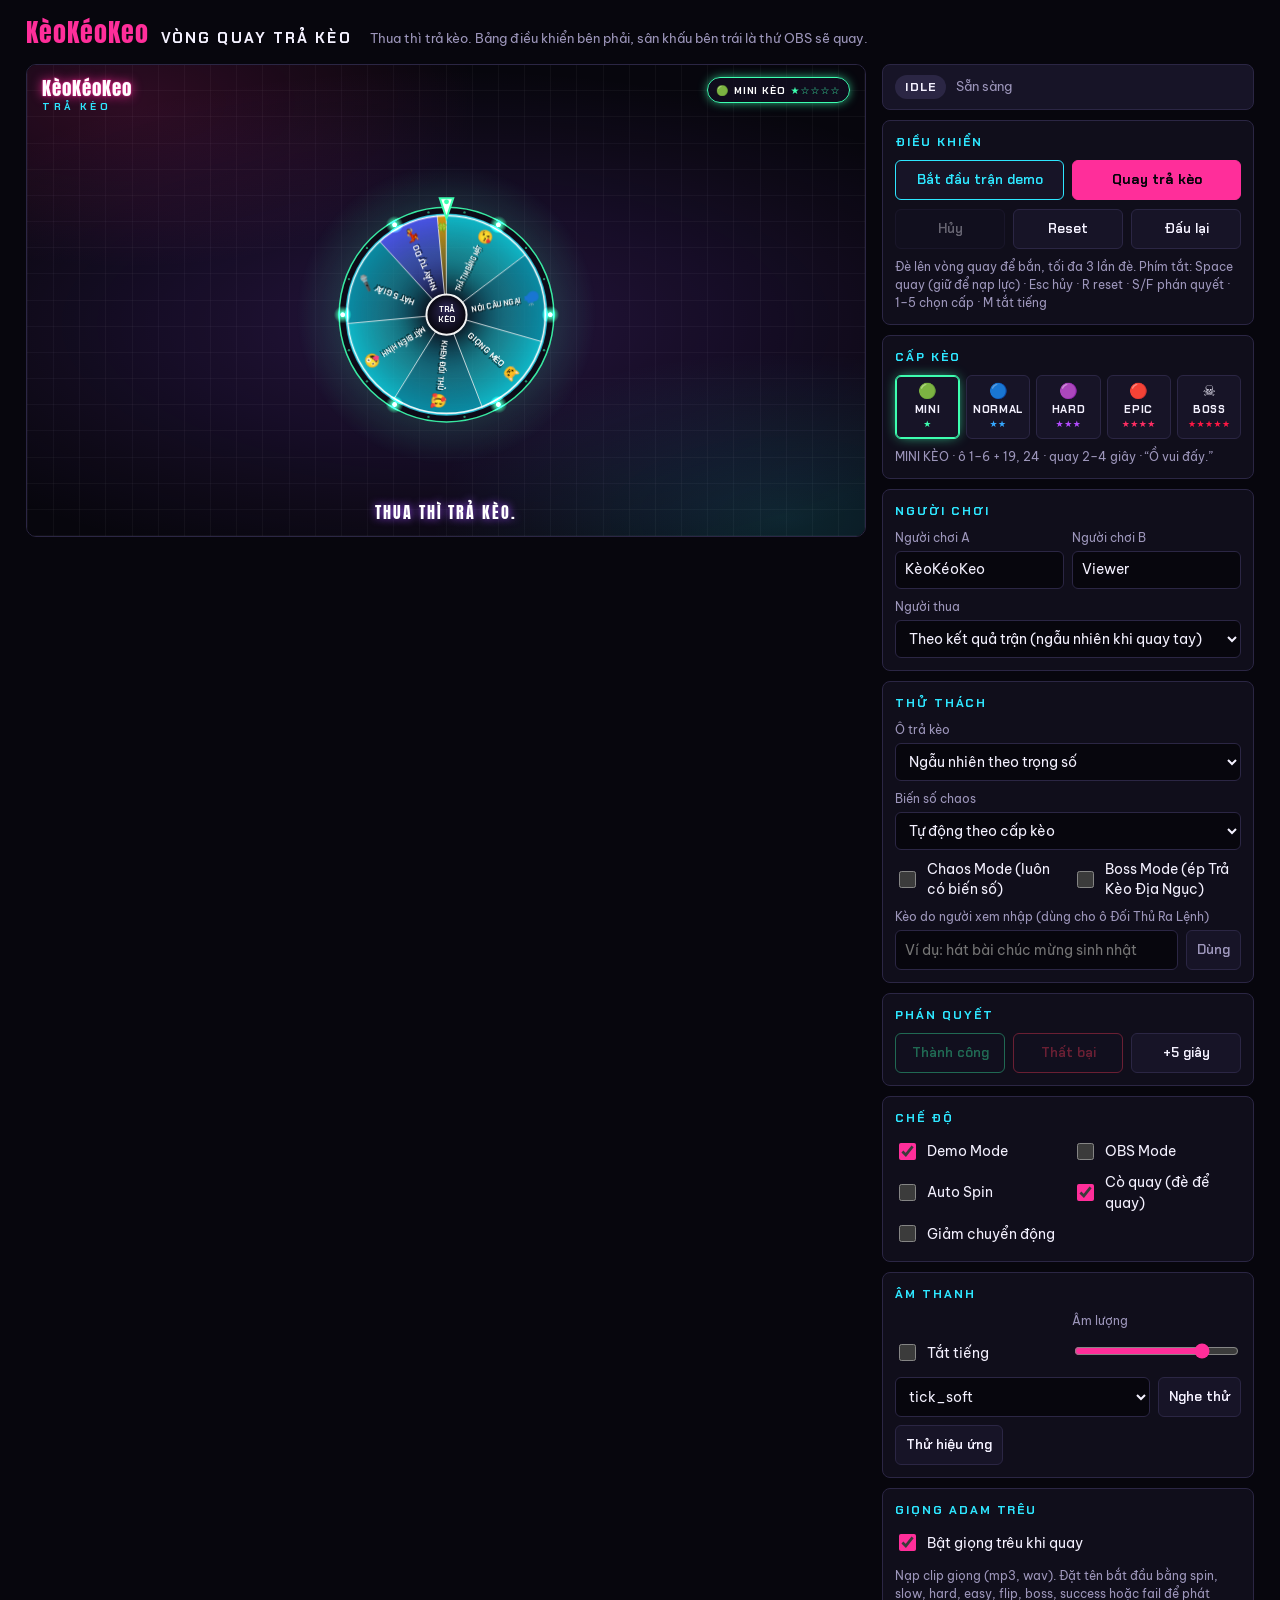
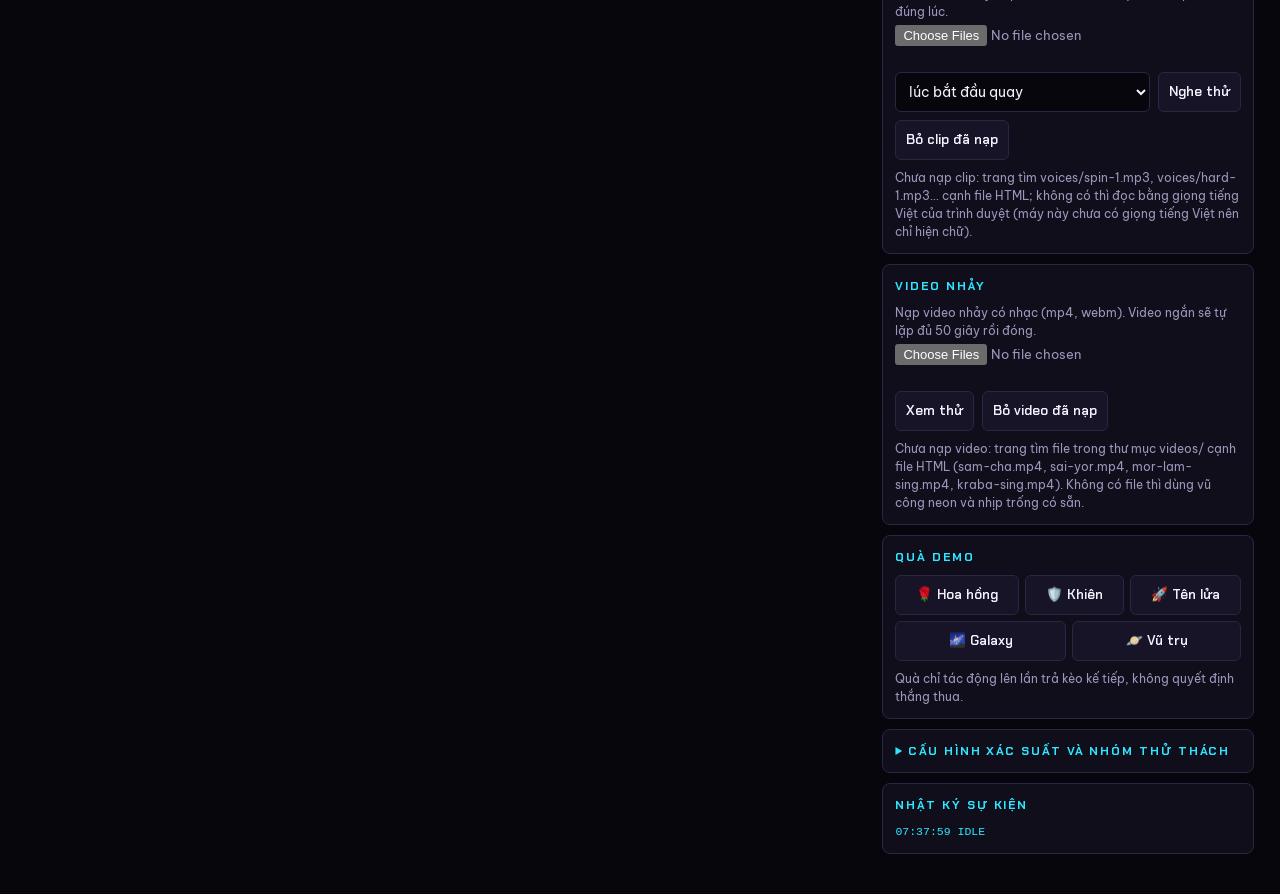
==== keokeokeo/index.html @ 66859fb4 "Add KèoKéoKeo penalty wheel at /keokeokeo/ Static, self-contained build of the Vòng Quay Trả Kèo gam" ====
<!doctype html>
<html lang="vi"><head><meta charset="utf-8"><meta name="viewport" content="width=device-width,initial-scale=1,viewport-fit=cover">
<style>*,*::before,*::after{box-sizing:border-box}body{margin:0}[hidden]{display:none!important}img{max-width:100%}</style>
<title>Vòng Quay Trả Kèo</title>
<link rel="stylesheet" href="https://fonts.googleapis.com/css2?family=Anton&family=Be+Vietnam+Pro:wght@400;500;600;700&family=Chakra+Petch:wght@500;600;700&display=swap">
<style>
/* Layout: a 16:9 broadcast stage beside a dense control desk; the stage is the only loud thing on the page. */
:root {
  color-scheme: dark;
  --bg: #07060d; --panel: #100e1b; --panel-2: #171427; --line: #2b2644; --fg: #f4f1ff; --mute: #9d96bb;
  --pink: #ff2e9a; --purple: #9b4dff; --cyan: #2ee6ff; --ok: #3dffb0; --bad: #ff3d5e; --warn: #ffc24a;
  --ink: #05040a; --glass: rgba(18, 15, 34, .78); --glass-line: rgba(255, 255, 255, .16); --white: #ffffff;
  --display: "Anton", "Chakra Petch", "Arial Narrow", Impact, sans-serif;
  --ui: "Chakra Petch", "Be Vietnam Pro", system-ui, sans-serif;
  --body: "Be Vietnam Pro", system-ui, -apple-system, "Segoe UI", sans-serif;
}
*, *::before, *::after { box-sizing: border-box; }
html, body { background: var(--bg); }
body { color: var(--fg); font-family: var(--body); font-size: 14px; line-height: 1.5; }
html.obs, body.obs { background: transparent; height: 100%; overflow: hidden; }
button, input, select { font: inherit; color: inherit; }
:focus-visible { outline: 2px solid var(--cyan); outline-offset: 2px; }

.app { max-width: 1760px; margin-inline: auto; padding-inline: clamp(16px, 2vw, 28px); padding-block: 16px 40px; display: flex; flex-direction: column; gap: 14px; }
.top { display: flex; flex-wrap: wrap; align-items: baseline; gap: 6px 18px; }
.top-brand { display: flex; align-items: baseline; gap: 12px; }
.logo { font-family: var(--display); font-size: 26px; letter-spacing: .04em; line-height: 1.3; color: var(--pink); }
.mod { font-family: var(--ui); font-weight: 700; font-size: 15px; letter-spacing: .14em; text-transform: uppercase; color: var(--fg); }
.top-tag { margin: 0; color: var(--mute); font-size: 13px; min-width: 0; }

.layout { display: grid; grid-template-columns: minmax(0, 1fr); gap: 16px; align-items: start; }
@media (min-width: 1180px) { .layout { grid-template-columns: minmax(0, 1fr) 372px; } .stage-wrap { position: sticky; top: calc(env(safe-area-inset-top, 0px) + 12px); } }

/* ---------- stage ---------- */
.stage { --u: 8px; --ta: #3dffb0; --tb: #2ee6ff; --tc: #ffffff; position: relative; width: 100%; max-width: 100%; aspect-ratio: 16 / 9; overflow: hidden; border-radius: 10px;
  border: 1px solid var(--line); background: var(--ink); isolation: isolate; font-family: var(--ui); color: var(--white); user-select: none; }
@media (max-width: 720px) { .stage { aspect-ratio: 4 / 5; } }
body.obs .app { padding: 0; max-width: none; }
body.obs .top, body.obs .panel { display: none; }
body.obs .layout { display: block; }
body.obs .stage-wrap { position: static; }
body.obs .stage { position: fixed; inset: 0; width: 100vw; height: 100vh; aspect-ratio: auto; border: 0; border-radius: 0; background: transparent; }
body.obs .bg { display: none; }
body.obs .stage[data-state="IDLE"] > *:not(.obs-hint) { opacity: 0; }
body.obs .trigger-hit { display: none !important; }
.stage > * { transition: opacity .35s ease; }

.bg { position: absolute; inset: 0; z-index: 0;
  background:
    radial-gradient(120% 90% at 50% 55%, rgba(155, 77, 255, .20), transparent 60%),
    radial-gradient(60% 50% at 12% 8%, rgba(255, 46, 154, .16), transparent 70%),
    radial-gradient(60% 50% at 90% 96%, rgba(46, 230, 255, .14), transparent 70%),
    repeating-linear-gradient(0deg, rgba(255, 255, 255, .035) 0 1px, transparent 1px calc(var(--u) * 5)),
    repeating-linear-gradient(90deg, rgba(255, 255, 255, .035) 0 1px, transparent 1px calc(var(--u) * 5)),
    #07060d; }
.stage[data-tier="4"] .bg, .stage[data-tier="5"] .bg { filter: saturate(1.2); }
.stage[data-tier="5"]:not([data-state="IDLE"]) .bg { background:
    radial-gradient(90% 80% at 50% 50%, rgba(255, 23, 68, .38), transparent 62%),
    repeating-linear-gradient(0deg, rgba(255, 43, 214, .07) 0 2px, transparent 2px calc(var(--u) * 3)),
    #0a0206; }
.shaker { position: absolute; inset: 0; z-index: 1; will-change: transform; }
#cv { display: block; width: 100%; height: 100%; }
.dim { position: absolute; inset: 0; z-index: 2; opacity: 0; pointer-events: none; transition: opacity .5s ease;
  background: radial-gradient(75% 75% at 50% 52%, rgba(3, 2, 8, .15), rgba(3, 2, 8, .92) 100%); }
/* the wheel stays readable through the dim: the canvas sits under it but the dim is a vignette, darkest at the edges */
.stage[data-state="REVEAL"] .dim, .stage[data-state="CHALLENGE_ACTIVE"] .dim { background: rgba(3, 2, 8, .74); }

.hud { position: absolute; z-index: 5; inset: 0 0 auto 0; display: flex; justify-content: space-between; align-items: flex-start; gap: calc(var(--u) * 2); padding: calc(var(--u) * 2.4) calc(var(--u) * 3); pointer-events: none; }
.brand { display: flex; flex-direction: column; line-height: 1.25; }
.brand b { font-family: var(--display); font-weight: 400; font-size: max(15px, calc(var(--u) * 3.6)); letter-spacing: .05em; color: var(--white); text-shadow: 0 0 calc(var(--u) * 2) var(--pink), 0 0 2px var(--pink); }
.brand span { font-weight: 700; font-size: max(10px, calc(var(--u) * 1.7)); letter-spacing: .34em; color: var(--cyan); }
.tierbadge { display: flex; align-items: center; gap: calc(var(--u) * 1); padding: calc(var(--u) * .8) calc(var(--u) * 1.6); border: 1px solid var(--ta); border-radius: 999px; background: var(--glass);
  font-weight: 700; font-size: max(10px, calc(var(--u) * 1.9)); letter-spacing: .08em; box-shadow: 0 0 calc(var(--u) * 2) -2px var(--ta); white-space: nowrap; }
.ts { color: var(--ta); letter-spacing: .1em; }
.portrait .tierbadge .ts { display: none; }

.tagline { position: absolute; z-index: 5; left: 50%; bottom: calc(var(--u) * 2.4); transform: translateX(-50%); font-family: var(--display); font-size: max(13px, calc(var(--u) * 3)); letter-spacing: .12em; line-height: 1.3; white-space: nowrap;
  color: var(--white); text-shadow: 0 0 calc(var(--u) * 1.6) var(--purple); }
.stage:not([data-state="IDLE"]) .tagline, .versus:not([hidden]) ~ .tagline { opacity: 0; }

.battle { position: absolute; z-index: 6; left: 50%; top: 50%; transform: translate(-50%, -50%); width: min(86%, calc(var(--u) * 70)); padding: calc(var(--u) * 2.4); border-radius: calc(var(--u) * 1.6);
  background: var(--glass); border: 1px solid var(--glass-line); display: flex; flex-direction: column; gap: calc(var(--u) * 1.4); backdrop-filter: blur(8px); }
.bt-title { font-family: var(--display); font-size: max(16px, calc(var(--u) * 4)); letter-spacing: .1em; line-height: 1.3; text-align: center; color: var(--cyan); }
.bt-row { display: grid; grid-template-columns: minmax(0, 28%) minmax(0, 1fr) auto; align-items: center; gap: calc(var(--u) * 1.4); font-weight: 700; font-size: max(12px, calc(var(--u) * 2.2)); }
.bt-name { overflow: hidden; text-overflow: ellipsis; white-space: nowrap; }
.bt-bar { height: calc(var(--u) * 2.2); min-height: 10px; border-radius: 99px; background: rgba(255, 255, 255, .1); overflow: hidden; }
.bt-bar i { display: block; height: 100%; width: 100%; transform-origin: left; transform: scaleX(0); transition: transform .18s linear; background: linear-gradient(90deg, var(--pink), var(--purple)); }
.bt-bar.b i { background: linear-gradient(90deg, var(--cyan), var(--purple)); }
.bt-score { font-variant-numeric: tabular-nums; min-width: 4ch; text-align: right; }

.versus { position: absolute; z-index: 6; left: 50%; bottom: calc(var(--u) * 2.2); transform: translateX(-50%); display: flex; align-items: stretch; gap: calc(var(--u) * 1.2); max-width: 94%; pointer-events: none; }
.pl { display: flex; flex-direction: column; min-width: 0; padding: calc(var(--u) * .8) calc(var(--u) * 2); border-radius: calc(var(--u) * 1); background: var(--glass); border: 1px solid var(--glass-line); line-height: 1.3; }
.pl small { font-size: max(9px, calc(var(--u) * 1.4)); letter-spacing: .24em; font-weight: 700; }
.pl b { font-size: max(12px, calc(var(--u) * 2.5)); font-weight: 700; overflow: hidden; text-overflow: ellipsis; white-space: nowrap; max-width: calc(var(--u) * 34); }
.pl.win { border-color: var(--ok); } .pl.win small { color: var(--ok); }
.pl.lose { border-color: var(--bad); } .pl.lose small { color: var(--bad); }
.vs { align-self: center; font-family: var(--display); font-size: max(12px, calc(var(--u) * 2.6)); color: var(--mute); }
.stage[data-state="PREPARE"] .versus { bottom: auto; top: 16%; }
.stage[data-state="PREPARE"] .pl { padding: calc(var(--u) * 1.4) calc(var(--u) * 3); }
.stage[data-state="PREPARE"] .pl b { font-size: max(16px, calc(var(--u) * 4.4)); }
.stage[data-state="PREPARE"] .pl small { font-size: max(10px, calc(var(--u) * 1.9)); }
.stage[data-tier="5"][data-state="SPINNING"] .versus, .stage[data-tier="5"][data-state="SLOWING"] .versus, .stage[data-tier="5"][data-state="LANDING"] .versus, .stage[data-tier="5"][data-state="COUNTDOWN"] .versus,
.stage[data-state="REVEAL"] .versus, .stage[data-state="CHALLENGE_ACTIVE"] .versus, .stage[data-state="BATTLE"] .versus { opacity: 0; }

.banner { position: absolute; z-index: 8; left: 50%; top: 50%; transform: translate(-50%, -50%); width: 96%; text-align: center; pointer-events: none; }
.b1 { font-family: var(--display); line-height: 1.28; letter-spacing: .03em; color: var(--white); text-wrap: balance;
  text-shadow: 0 0 calc(var(--u) * 3) var(--ta), 0 calc(var(--u) * .5) 0 rgba(0, 0, 0, .55), calc(var(--u) * -.35) 0 0 var(--cyan), calc(var(--u) * .35) 0 0 var(--pink); }
.b2 { margin-top: calc(var(--u) * .6); font-weight: 700; font-size: max(12px, calc(var(--u) * 3)); letter-spacing: .08em; color: var(--white); text-shadow: 0 2px 8px #000, 0 0 calc(var(--u) * 2) var(--ta); }
.banner.xl .b1 { font-size: calc(var(--u) * 17); }
.banner.lg .b1 { font-size: calc(var(--u) * 9); }
.banner.sm .b1 { font-size: calc(var(--u) * 9); }
.banner.count .b1 { font-size: calc(var(--u) * 30); line-height: 1.1; }
.banner.boss .b1 { font-size: calc(var(--u) * 12.5); color: #fff2f4; text-shadow: 0 0 calc(var(--u) * 4) #ff1744, 0 0 calc(var(--u) * 1) #ff1744, calc(var(--u) * -.5) 0 0 #ff2bd6, calc(var(--u) * .5) 0 0 #ffd23d; }
.portrait .banner.xl .b1 { font-size: calc(var(--u) * 15); } .portrait .banner.boss .b1 { font-size: calc(var(--u) * 10.5); }

.card { position: absolute; z-index: 7; inset: 0; display: flex; align-items: center; justify-content: center; padding: calc(var(--u) * 3); pointer-events: none; }
.card-in { position: relative; width: min(100%, calc(var(--u) * 66)); max-height: 100%; display: flex; flex-direction: column; gap: calc(var(--u) * 1.2); padding: calc(var(--u) * 2.6) calc(var(--u) * 3);
  border-radius: calc(var(--u) * 2); background: linear-gradient(160deg, rgba(40, 30, 78, .92), rgba(12, 9, 26, .94)); border: 1.5px solid var(--ta);
  box-shadow: 0 0 calc(var(--u) * 5) -4px var(--ta), 0 calc(var(--u) * 3) calc(var(--u) * 6) rgba(0, 0, 0, .6), inset 0 1px 0 rgba(255, 255, 255, .22); backdrop-filter: blur(10px); font-family: var(--body); }
.card[data-cls="lucky"] .card-in { border-color: #f5b921; background: linear-gradient(160deg, rgba(74, 56, 8, .95), rgba(16, 12, 3, .96)); }
.card[data-cls="boss"] .card-in { border-color: #ff1744; background: linear-gradient(160deg, rgba(74, 8, 24, .95), rgba(14, 3, 8, .96)); }
.c-top { display: flex; flex-wrap: wrap; justify-content: space-between; gap: calc(var(--u) * 1); font-family: var(--ui); font-weight: 700; font-size: max(10px, calc(var(--u) * 1.6)); letter-spacing: .1em; }
.c-tier { color: var(--ta); }
.c-mod { padding: 1px calc(var(--u) * 1.2); border-radius: 99px; background: var(--warn); color: var(--ink); }
.c-head { display: flex; align-items: center; gap: calc(var(--u) * 2); min-width: 0; }
.c-icon { font-size: calc(var(--u) * 9); line-height: 1.1; flex: none; filter: drop-shadow(0 0 calc(var(--u) * 1.5) var(--ta)); }
.c-title { min-width: 0; }
.c-name { margin: 0; font-family: var(--display); font-weight: 400; font-size: max(20px, calc(var(--u) * 6.4)); line-height: 1.28; letter-spacing: .03em; text-wrap: balance; overflow-wrap: anywhere; }
.c-stars { color: var(--warn); font-size: max(11px, calc(var(--u) * 2.2)); letter-spacing: .16em; }
.c-desc, .c-prompt, .c-note { margin: 0; overflow-wrap: anywhere; }
.c-desc { font-size: max(12px, calc(var(--u) * 2.3)); color: #e2dcff; }
.c-prompt { font-size: max(13px, calc(var(--u) * 2.8)); font-weight: 600; padding: calc(var(--u) * 1) calc(var(--u) * 1.6); border-left: 3px solid var(--ta); background: rgba(255, 255, 255, .07); border-radius: 4px; }
.c-subs { margin: 0; padding-left: 1.5em; display: flex; flex-direction: column; gap: 2px; font-size: max(12px, calc(var(--u) * 2.2)); font-weight: 500; }
.c-opts { display: flex; flex-wrap: wrap; gap: calc(var(--u) * 1); font-family: var(--ui); font-weight: 700; font-size: max(11px, calc(var(--u) * 2)); }
.c-opt { padding: calc(var(--u) * .7) calc(var(--u) * 1.4); border: 1px solid var(--glass-line); border-radius: 6px; background: rgba(255, 255, 255, .06); }
.c-note { font-size: max(11px, calc(var(--u) * 1.9)); color: var(--warn); }
.c-foot { display: flex; align-items: center; justify-content: space-between; gap: calc(var(--u) * 2); border-top: 1px solid var(--glass-line); padding-top: calc(var(--u) * 1.2); }
.c-who { display: flex; flex-wrap: wrap; align-items: baseline; gap: 0 .5em; min-width: 0; font-size: max(11px, calc(var(--u) * 2)); }
.c-who b { font-family: var(--ui); overflow-wrap: anywhere; } .c-who b:first-child { color: var(--bad); } .c-who b:last-child { color: var(--ok); } .c-who span { color: var(--mute); }
.c-timer { display: flex; align-items: baseline; gap: .35em; flex: none; font-family: var(--display); }
.c-timer b { font-weight: 400; font-size: max(26px, calc(var(--u) * 8.5)); line-height: 1; font-variant-numeric: tabular-nums; min-width: 1.6ch; text-align: right; }
.c-timer small { font-family: var(--ui); font-weight: 700; font-size: max(9px, calc(var(--u) * 1.5)); letter-spacing: .2em; color: var(--mute); }
.c-cta { text-align: center; font-family: var(--display); font-size: max(15px, calc(var(--u) * 3.6)); letter-spacing: .1em; line-height: 1.3; padding: calc(var(--u) * .6); border-radius: calc(var(--u) * .9); color: var(--ink);
  background: linear-gradient(90deg, var(--pink), var(--warn)); }
.card.live .c-cta { animation: cta 0.9s ease-in-out infinite; }
.card.urgent .c-timer b { color: var(--bad); text-shadow: 0 0 calc(var(--u) * 2) var(--bad); }
.card.troll .card-in { animation: wob 1.4s ease-in-out infinite; }
@keyframes cta { 50% { filter: brightness(1.35); transform: scale(1.02); } }
@keyframes wob { 0%, 100% { transform: rotate(-1.4deg); } 50% { transform: rotate(1.4deg) scale(1.01); } }

.taunt { position: absolute; z-index: 9; left: 50%; top: 13%; transform: translateX(-50%); max-width: 88%; display: flex; align-items: baseline; gap: calc(var(--u) * 1.2); padding: calc(var(--u) * .9) calc(var(--u) * 2);
  border-radius: calc(var(--u) * 1.2); background: var(--glass); border: 1.5px solid var(--warn); box-shadow: 0 0 calc(var(--u) * 3) -4px var(--warn); pointer-events: none; }
.taunt b { font-family: var(--ui); font-size: max(9px, calc(var(--u) * 1.5)); letter-spacing: .2em; color: var(--warn); flex: none; }
.taunt span { font-family: var(--body); font-weight: 700; font-size: max(12px, calc(var(--u) * 2.6)); line-height: 1.35; color: var(--white); min-width: 0; overflow-wrap: anywhere; }
.stage[data-state="PREPARE"] .taunt { top: 4%; }
.dance { position: absolute; z-index: 7; left: calc(var(--u) * 3); top: 15%; bottom: 7%; width: 55%; pointer-events: none; }
.portrait .dance { left: calc(var(--u) * 3); right: calc(var(--u) * 3); width: auto; top: 13%; bottom: auto; height: 42%; }
.dance-box { position: relative; width: 100%; height: 100%; overflow: hidden; border-radius: calc(var(--u) * 1.6); border: 1.5px solid var(--ta); background: #05040a; box-shadow: 0 0 calc(var(--u) * 5) -4px var(--ta); }
.dance-box video, .dance-box canvas { position: absolute; inset: 0; width: 100%; height: 100%; object-fit: contain; display: block; }
.dance-cap { position: absolute; left: 0; right: 0; bottom: 0; display: flex; justify-content: space-between; align-items: baseline; gap: calc(var(--u) * 1.5); padding: calc(var(--u) * 1) calc(var(--u) * 1.6);
  background: linear-gradient(0deg, rgba(5, 4, 10, .9), rgba(5, 4, 10, 0)); font-family: var(--ui); font-weight: 700; font-size: max(11px, calc(var(--u) * 2.1)); letter-spacing: .06em; }
.dance-cap b { color: var(--ta); } .dance-cap span { color: var(--white); text-align: right; min-width: 0; }
.stage.dancing .card { left: 58%; padding-left: calc(var(--u) * 1); }
.stage.dancing.portrait .card { left: 0; top: 55%; padding: calc(var(--u) * 2) calc(var(--u) * 3); align-items: flex-start; }
.stage.dancing .c-top, .stage.dancing .c-desc, .stage.dancing .c-note, .stage.dancing .c-cta { display: none; }
.stage.dancing .c-icon { font-size: calc(var(--u) * 5.5); } .stage.dancing .c-name { font-size: max(17px, calc(var(--u) * 4.4)); }
.stage.dancing .c-foot { flex-wrap: wrap; }
.trigger-hit { position: absolute; z-index: 6; left: 50%; top: 53%; width: 40%; aspect-ratio: 1; transform: translate(-50%, -50%); border-radius: 50%; border: 0; padding: 0; background: transparent; cursor: pointer;
  touch-action: none; -webkit-touch-callout: none; -webkit-tap-highlight-color: transparent; display: none; }
.stage.trigger-on[data-state="IDLE"] .trigger-hit, .stage[data-state="ARMED"] .trigger-hit { display: block; }
.stage[data-state="ARMED"] .trigger-hit { inset: 0; width: auto; aspect-ratio: auto; transform: none; border-radius: 0; }
.trigger-hit:focus-visible { outline-offset: -6px; }
.stage[data-state="ARMED"] .banner { top: 82%; }
.stage[data-state="ARMED"] .banner .b1 { font-size: calc(var(--u) * 6.5); }
.verdict { position: absolute; z-index: 9; left: 50%; top: 50%; transform: translate(-50%, -50%) rotate(-7deg); font-family: var(--display); font-size: calc(var(--u) * 13); line-height: 1.3; letter-spacing: .04em; white-space: nowrap;
  padding: 0 calc(var(--u) * 3); border: calc(var(--u) * .7) solid currentColor; border-radius: calc(var(--u) * 1.6); background: rgba(5, 4, 10, .72); pointer-events: none; }
.portrait .verdict { font-size: calc(var(--u) * 9.5); }
.verdict.success { color: var(--ok); } .verdict.fail { color: var(--bad); } .verdict.timeout { color: var(--warn); } .verdict.cancel { color: var(--mute); }
.flash { position: absolute; inset: 0; z-index: 10; background: var(--white); opacity: 0; pointer-events: none; transition: none; }
.obs-hint { position: absolute; z-index: 11; left: 50%; bottom: 14px; transform: translateX(-50%); padding: 6px 12px; border-radius: 6px; background: var(--glass); border: 1px solid var(--glass-line); font-size: 13px; }

/* ---------- control desk ---------- */
.panel { display: grid; grid-template-columns: repeat(auto-fit, minmax(min(100%, 300px), 1fr)); gap: 10px; align-content: start; min-width: 0; }
@media (min-width: 1180px) { .panel { grid-template-columns: minmax(0, 1fr); } }
.p-status { grid-column: 1 / -1; display: flex; align-items: center; gap: 10px; min-width: 0; padding: 10px 12px; border: 1px solid var(--line); border-radius: 8px; background: var(--panel-2); }
.pill { font-family: var(--ui); font-weight: 700; font-size: 12px; letter-spacing: .1em; padding: 3px 10px; border-radius: 99px; background: var(--line); color: var(--fg); white-space: nowrap; }
.pill[data-s="SPINNING"], .pill[data-s="SLOWING"], .pill[data-s="COUNTDOWN"], .pill[data-s="CHARGING"], .pill[data-s="PREPARE"], .pill[data-s="LANDING"] { background: var(--pink); color: var(--ink); }
.pill[data-s="CHALLENGE_ACTIVE"], .pill[data-s="REVEAL"], .pill[data-s="ARMED"] { background: var(--warn); color: var(--ink); }
.pill[data-s="SUCCESS"] { background: var(--ok); color: var(--ink); } .pill[data-s="FAIL"] { background: var(--bad); color: var(--ink); }
.pill[data-s="BATTLE"] { background: var(--cyan); color: var(--ink); }
.p-info { color: var(--mute); font-size: 13px; min-width: 0; overflow-wrap: anywhere; }
.grp { min-width: 0; padding: 12px; border: 1px solid var(--line); border-radius: 8px; background: var(--panel); display: flex; flex-direction: column; gap: 9px; }
.grp h3, .cfg summary { margin: 0; font-family: var(--ui); font-weight: 700; font-size: 12px; letter-spacing: .16em; text-transform: uppercase; color: var(--cyan); }
.cfg summary { cursor: pointer; } .cfg[open] summary { margin-bottom: 4px; }
.row { display: grid; grid-template-columns: repeat(2, minmax(0, 1fr)); gap: 8px; align-items: end; }
.row.three { grid-template-columns: repeat(3, minmax(0, 1fr)); }
.inline { display: flex; gap: 8px; flex-wrap: wrap; } .inline > input, .inline > select { flex: 1 1 140px; min-width: 0; }
.btn { min-height: 40px; padding: 6px 10px; border-radius: 6px; border: 1px solid var(--line); background: var(--panel-2); font-family: var(--ui); font-weight: 600; font-size: 13.5px; cursor: pointer; transition: background .15s, border-color .15s, transform .08s; }
.btn:hover:not(:disabled) { border-color: var(--mute); background: #1f1b35; } .btn:active:not(:disabled) { transform: translateY(1px); }
.btn:disabled { opacity: .38; cursor: not-allowed; }
.btn.primary { border-color: var(--cyan); color: var(--cyan); }
.btn.hot { background: var(--pink); border-color: var(--pink); color: var(--ink); font-weight: 700; } .btn.hot:hover:not(:disabled) { background: #ff5bb0; border-color: #ff5bb0; }
.btn.ok { border-color: var(--ok); color: var(--ok); } .btn.bad { border-color: var(--bad); color: var(--bad); }
.btn.pulse { animation: pulse 1s ease-in-out infinite; }
@keyframes pulse { 50% { box-shadow: 0 0 0 5px rgba(255, 46, 154, .3); } }
.hint { margin: 0; font-size: 12px; color: var(--mute); }
.msg { margin: 0; font-size: 12.5px; color: var(--mute); } .msg.ok { color: var(--ok); } .msg.bad { color: var(--bad); }
.fld { display: flex; flex-direction: column; gap: 4px; min-width: 0; font-size: 12px; color: var(--mute); }
.fld input[type="file"] { width: 100%; min-height: 38px; font-size: 13px; color: var(--mute); }
.fld input[type="text"], .fld input[type="number"], select, .inline input { min-height: 38px; width: 100%; padding: 6px 9px; border-radius: 6px; border: 1px solid var(--line); background: var(--bg); color: var(--fg); font-size: 14px; }
.fld.vol input { accent-color: var(--pink); min-height: 30px; }
.checks { display: grid; grid-template-columns: repeat(auto-fit, minmax(140px, 1fr)); gap: 6px 10px; }
.chk { display: flex; align-items: center; gap: 8px; min-height: 30px; font-size: 13.5px; color: var(--fg); cursor: pointer; } .chk input { width: 17px; height: 17px; accent-color: var(--pink); flex: none; }
.tiers { display: grid; grid-template-columns: repeat(5, minmax(0, 1fr)); gap: 6px; }
.tier { --c: var(--cyan); display: flex; flex-direction: column; align-items: center; gap: 1px; min-height: 58px; padding: 6px 2px; border-radius: 6px; border: 1px solid var(--line); background: var(--panel-2); cursor: pointer; font-family: var(--ui); }
.tier-n { font-weight: 700; font-size: 11px; letter-spacing: .06em; } .tier-s { font-size: 9px; color: var(--c); letter-spacing: .05em; } .tier-i { font-size: 15px; line-height: 1.2; }
.tier.on { border-color: var(--c); box-shadow: inset 0 0 0 1px var(--c), 0 0 14px -4px var(--c); }
.gifts, .picks { display: flex; flex-wrap: wrap; gap: 6px; } .gift { flex: 1 1 auto; }
.cfg-grid { display: grid; grid-template-columns: repeat(auto-fit, minmax(96px, 1fr)); gap: 8px; }
.cfg-pools { display: flex; flex-direction: column; gap: 6px; }
.pool { display: grid; grid-template-columns: minmax(0, 1fr) 64px auto 64px; align-items: center; gap: 6px; font-size: 13px; } .pool input { min-height: 34px; width: 100%; padding: 4px 6px; border-radius: 6px; border: 1px solid var(--line); background: var(--bg); color: var(--fg); }
.dash { color: var(--mute); }
.log { margin: 0; padding: 0; list-style: none; max-height: 190px; overflow: auto; font-family: ui-monospace, "SFMono-Regular", Menlo, Consolas, monospace; font-size: 11.5px; line-height: 1.55; color: var(--mute); font-variant-numeric: tabular-nums; }
.log li { overflow-wrap: anywhere; } .log .st { color: var(--cyan); } .log .warn { color: var(--warn); } .log .error { color: var(--bad); }

@media (prefers-reduced-motion: reduce) { .card.live .c-cta, .card.troll .card-in, .btn.pulse { animation: none; } .stage > *, .dim { transition: none; } }
</style>
</head><body>
<div class="app" id="app">
  <header class="top">
    <div class="top-brand"><span class="logo">KèoKéoKeo</span><span class="mod">Vòng Quay Trả Kèo</span></div>
    <p class="top-tag">Thua thì trả kèo. Bảng điều khiển bên phải, sân khấu bên trái là thứ OBS sẽ quay.</p>
  </header>

  <main class="layout">
    <section class="stage-wrap" aria-label="Sân khấu">
      <div class="stage" id="stage" data-state="IDLE" data-tier="1">
        <div class="bg" aria-hidden="true"></div>
        <div class="shaker" id="shaker"><canvas id="cv" aria-hidden="true"></canvas></div>
        <div class="dim" id="dim" aria-hidden="true"></div>

        <div class="hud">
          <div class="brand"><b>KèoKéoKeo</b><span>TRẢ KÈO</span></div>
          <div class="tierbadge" id="tierBadge"><span class="ti" id="tbIcon"></span><span class="tn" id="tbName"></span><span class="ts" id="tbStars"></span></div>
        </div>

        <div class="battle" id="battle" hidden>
          <div class="bt-title">ĐANG ĐẤU</div>
          <div class="bt-row"><span class="bt-name" id="btA"></span><div class="bt-bar"><i id="btBarA"></i></div><span class="bt-score" id="btScoreA">0</span></div>
          <div class="bt-row"><span class="bt-name" id="btB"></span><div class="bt-bar b"><i id="btBarB"></i></div><span class="bt-score" id="btScoreB">0</span></div>
        </div>

        <div class="versus" id="versus" hidden>
          <div class="pl win"><small>WINNER</small><b id="vsWin"></b></div>
          <div class="vs">VS</div>
          <div class="pl lose"><small>LOSER</small><b id="vsLose"></b></div>
        </div>

        <div class="banner" id="banner" hidden><div class="b1" id="b1"></div><div class="b2" id="b2"></div></div>

        <div class="card" id="card" hidden role="status" aria-live="polite">
          <div class="card-in" id="cardIn">
            <div class="c-top"><span class="c-tier" id="cTier"></span><span class="c-mod" id="cMod" hidden></span></div>
            <div class="c-head"><div class="c-icon" id="cIcon"></div><div class="c-title"><h2 class="c-name" id="cName"></h2><div class="c-stars" id="cStars"></div></div></div>
            <p class="c-desc" id="cDesc"></p>
            <p class="c-prompt" id="cPrompt" hidden></p>
            <ol class="c-subs" id="cSubs" hidden></ol>
            <div class="c-opts" id="cOpts" hidden></div>
            <p class="c-note" id="cNote" hidden></p>
            <div class="c-foot">
              <div class="c-who"><b id="cLoser"></b><span>trả kèo cho</span><b id="cWinner"></b></div>
              <div class="c-timer" id="cTimer"><b id="cSec">0</b><small>GIÂY</small></div>
            </div>
            <div class="c-cta" id="cCta">TRẢ KÈO NGAY!</div>
          </div>
        </div>

        <div class="taunt" id="taunt" hidden><b>ADAM</b><span id="tauntText"></span></div>
        <div class="dance" id="dance" hidden>
          <div class="dance-box"><video id="danceVideo" playsinline loop preload="auto"></video><canvas id="danceCv" aria-hidden="true"></canvas>
            <div class="dance-cap"><b id="danceTitle"></b><span id="danceMove"></span></div></div>
        </div>
        <button class="trigger-hit" id="triggerHit" type="button" aria-label="Đè để quay. Đè càng mạnh quay càng nhanh, tối đa 3 lần."></button>
        <div class="verdict" id="verdict" hidden></div>
        <div class="tagline" id="tagline">THUA THÌ TRẢ KÈO.</div>
        <div class="flash" id="flash" aria-hidden="true"></div>
        <div class="obs-hint" id="obsHint" hidden>Đang ở chế độ OBS. Nhấn Esc để thoát.</div>
      </div>
    </section>

    <aside class="panel" id="panel" aria-label="Bảng điều khiển">
      <div class="p-status">
        <span class="pill" id="statePill">IDLE</span>
        <span class="p-info" id="stateInfo">Sẵn sàng</span>
      </div>

      <section class="grp">
        <h3>Điều khiển</h3>
        <div class="row">
          <button class="btn primary" id="btnBattle" type="button">Bắt đầu trận demo</button>
          <button class="btn hot" id="btnSpin" type="button">Quay trả kèo</button>
        </div>
        <div class="row three">
          <button class="btn" id="btnCancel" type="button">Hủy</button>
          <button class="btn" id="btnReset" type="button">Reset</button>
          <button class="btn" id="btnRematch" type="button">Đấu lại</button>
        </div>
        <p class="hint">Đè lên vòng quay để bắn, tối đa 3 lần đè. Phím tắt: Space quay (giữ để nạp lực) · Esc hủy · R reset · S/F phán quyết · 1–5 chọn cấp · M tắt tiếng</p>
      </section>

      <section class="grp">
        <h3>Cấp kèo</h3>
        <div class="tiers" id="tierPick" role="radiogroup" aria-label="Cấp kèo"></div>
        <p class="hint" id="tierHint"></p>
      </section>

      <section class="grp">
        <h3>Người chơi</h3>
        <div class="row">
          <label class="fld"><span>Người chơi A</span><input id="inA" type="text" maxlength="24" autocomplete="off"></label>
          <label class="fld"><span>Người chơi B</span><input id="inB" type="text" maxlength="24" autocomplete="off"></label>
        </div>
        <label class="fld"><span>Người thua</span>
          <select id="selLoser"><option value="random">Theo kết quả trận (ngẫu nhiên khi quay tay)</option><option value="A">A thua</option><option value="B">B thua</option></select>
        </label>
      </section>

      <section class="grp">
        <h3>Thử thách</h3>
        <label class="fld"><span>Ô trả kèo</span><select id="selChallenge"></select></label>
        <label class="fld"><span>Biến số chaos</span><select id="selMod"></select></label>
        <div class="checks">
          <label class="chk"><input type="checkbox" id="chkChaos"><span>Chaos Mode (luôn có biến số)</span></label>
          <label class="chk"><input type="checkbox" id="chkBoss"><span>Boss Mode (ép Trả Kèo Địa Ngục)</span></label>
        </div>
        <label class="fld"><span>Kèo do người xem nhập (dùng cho ô Đối Thủ Ra Lệnh)</span>
          <div class="inline"><input id="inCustom" type="text" maxlength="80" autocomplete="off" placeholder="Ví dụ: hát bài chúc mừng sinh nhật"><button class="btn" id="btnCustom" type="button">Dùng</button></div>
        </label>
        <p class="msg" id="customMsg" hidden></p>
      </section>

      <section class="grp">
        <h3>Phán quyết</h3>
        <div class="row three">
          <button class="btn ok" id="btnSuccess" type="button">Thành công</button>
          <button class="btn bad" id="btnFail" type="button">Thất bại</button>
          <button class="btn" id="btnBonus" type="button">+5 giây</button>
        </div>
        <div class="picks" id="pickRow" hidden></div>
      </section>

      <section class="grp">
        <h3>Chế độ</h3>
        <div class="checks">
          <label class="chk"><input type="checkbox" id="chkDemo"><span>Demo Mode</span></label>
          <label class="chk"><input type="checkbox" id="chkObs"><span>OBS Mode</span></label>
          <label class="chk"><input type="checkbox" id="chkAuto"><span>Auto Spin</span></label>
          <label class="chk"><input type="checkbox" id="chkTrigger"><span>Cò quay (đè để quay)</span></label>
          <label class="chk"><input type="checkbox" id="chkRm"><span>Giảm chuyển động</span></label>
        </div>
      </section>

      <section class="grp">
        <h3>Âm thanh</h3>
        <div class="row">
          <label class="chk"><input type="checkbox" id="chkMute"><span>Tắt tiếng</span></label>
          <label class="fld vol"><span>Âm lượng</span><input type="range" id="rngVol" min="0" max="100" step="1"></label>
        </div>
        <div class="inline"><select id="selSound" aria-label="Âm thanh thử"></select><button class="btn" id="btnSound" type="button">Nghe thử</button><button class="btn" id="btnFx" type="button">Thử hiệu ứng</button></div>
      </section>

      <section class="grp">
        <h3>Giọng Adam trêu</h3>
        <label class="chk"><input type="checkbox" id="chkVoice"><span>Bật giọng trêu khi quay</span></label>
        <label class="fld"><span>Nạp clip giọng (mp3, wav). Đặt tên bắt đầu bằng spin, slow, hard, easy, flip, boss, success hoặc fail để phát đúng lúc.</span><input type="file" id="inVoice" accept="audio/*" multiple></label>
        <div class="inline"><select id="selVoice" aria-label="Thời điểm trêu"></select><button class="btn" id="btnVoice" type="button">Nghe thử</button><button class="btn" id="btnVoiceClear" type="button">Bỏ clip đã nạp</button></div>
        <p class="hint" id="voiceInfo"></p>
      </section>

      <section class="grp">
        <h3>Video nhảy</h3>
        <label class="fld"><span>Nạp video nhảy có nhạc (mp4, webm). Video ngắn sẽ tự lặp đủ 50 giây rồi đóng.</span><input type="file" id="inDance" accept="video/*" multiple></label>
        <div class="inline"><button class="btn" id="btnDancePreview" type="button">Xem thử</button><button class="btn" id="btnDanceClear" type="button">Bỏ video đã nạp</button></div>
        <p class="hint" id="danceInfo"></p>
      </section>

      <section class="grp" id="grpGifts">
        <h3>Quà demo</h3>
        <div class="gifts" id="giftRow"></div>
        <p class="hint" id="giftInfo">Quà chỉ tác động lên lần trả kèo kế tiếp, không quyết định thắng thua.</p>
      </section>

      <details class="grp cfg">
        <summary>Cấu hình xác suất và nhóm thử thách</summary>
        <div class="cfg-grid" id="cfgWeights"></div>
        <div class="cfg-pools" id="cfgPools"></div>
        <button class="btn" id="btnCfgReset" type="button">Khôi phục mặc định</button>
      </details>

      <section class="grp">
        <h3>Nhật ký sự kiện</h3>
        <ol class="log" id="log" aria-live="off"></ol>
      </section>
    </aside>
  </main>
</div>
<script>
/* ---- 01-data.js ---- */
/* ===== config + data: tiers, 18 challenges, modifiers, prompt banks (admin-editable) ===== */
(function () {
  const MA = (window.MA = window.MA || {});

  MA.DEFAULT_WEIGHTS = { easy: 10, medium: 7, hard: 4, vhard: 2, boss: 1, lucky: 1 };
  MA.WEIGHT_LABELS = { easy: 'Dễ', medium: 'Trung bình', hard: 'Khó', vhard: 'Rất khó', boss: 'Boss', lucky: 'Lật kèo' };

  /* WheelTier: {id,name,difficulty,size,spinDuration,minRotations,maxRotations,colors,fxLevel,audioLevel,challengePool} */
  MA.TIERS = [
    { id: 1, key: 'mini', name: 'MINI KÈO', icon: '🟢', difficulty: 1, feel: 'Ồ vui đấy.',
      size: { max: 340, fitH: 0.46, fitW: 0.60 }, extent: 1.08, spinDuration: [2000, 4000], minRotations: 4, maxRotations: 5,
      colors: { a: '#3dffb0', b: '#2ee6ff', c: '#ffffff' }, fxLevel: 1, audioLevel: 1, challengePool: [1, 6], extra: [19, 24], modChance: 0,
      pre: { prepare: 1700, charge: 800, count: 460 }, power: 2.3 },
    { id: 2, key: 'normal', name: 'NORMAL KÈO', icon: '🔵', difficulty: 2, feel: 'Bắt đầu căng.',
      size: { max: 440, fitH: 0.58, fitW: 0.70 }, extent: 1.14, spinDuration: [3000, 5000], minRotations: 4, maxRotations: 6,
      colors: { a: '#35a8ff', b: '#7a6bff', c: '#c9f1ff' }, fxLevel: 2, audioLevel: 2, challengePool: [1, 10], extra: [19, 20, 24], modChance: 0.15,
      pre: { prepare: 1900, charge: 1000, count: 520 }, power: 2.4 },
    { id: 3, key: 'hard', name: 'HARD KÈO', icon: '🟣', difficulty: 3, feel: 'Ôi sắp khó rồi.',
      size: { max: 540, fitH: 0.70, fitW: 0.80 }, extent: 1.22, spinDuration: [4000, 7000], minRotations: 5, maxRotations: 7,
      colors: { a: '#b44bff', b: '#ff3ea5', c: '#f0d6ff' }, fxLevel: 3, audioLevel: 3, challengePool: [4, 14], extra: [19, 20, 21, 22, 24], modChance: 0.3,
      pre: { prepare: 2100, charge: 1300, count: 600 }, power: 2.4 },
    { id: 4, key: 'epic', name: 'EPIC KÈO', icon: '🔴', difficulty: 4, feel: 'Căng thật!',
      size: { max: 700, fitH: 0.86, fitW: 0.90 }, extent: 1.30, spinDuration: [6000, 10000], minRotations: 6, maxRotations: 8,
      colors: { a: '#ff2e63', b: '#ff8a3d', c: '#ffe1c4' }, fxLevel: 4, audioLevel: 4, challengePool: [8, 17], extra: [20, 21, 22, 23, 24], modChance: 0.5,
      pre: { prepare: 2300, charge: 1900, count: 760 }, power: 2.5 },
    { id: 5, key: 'boss', name: 'TRẢ KÈO ĐỊA NGỤC', icon: '☠️', difficulty: 5, feel: 'ĐỪNG QUAY VÀO ĐÓ!!!',
      size: { max: 900, fitH: 0.98, fitW: 0.98 }, extent: 1.38, spinDuration: [8000, 15000], minRotations: 8, maxRotations: 14,
      colors: { a: '#ff1744', b: '#ff2bd6', c: '#ffd23d' }, fxLevel: 5, audioLevel: 5, challengePool: [11, 18], extra: [21, 22, 23, 24], modChance: 1,
      pre: { prepare: 2500, charge: 3600, count: 860 }, power: 2.6 }
  ];

  /* Challenge: {id,name,description,icon,difficulty,weight(class),duration,category,modifiers,animationTier,audioTier} */
  const C = (id, icon, name, description, difficulty, weightClass, duration, category, promptKey) =>
    ({ id, icon, name, description, difficulty, weightClass, duration, category, promptKey: promptKey || null,
       modifiers: id < 15 || (id >= 19 && id <= 22), animationTier: Math.min(5, difficulty), audioTier: Math.min(5, difficulty) });
  MA.CHALLENGES = [
    C(1, '😘', 'THẢ TIM BẰNG MẶT', 'Tạo 3 biểu cảm thả tim khác nhau.', 1, 'easy', 10, 'expression'),
    C(2, '🗣️', 'NÓI CÂU NGẠI', 'Nói câu dưới đây mà không được cười.', 1, 'easy', 10, 'speech', 'ngai'),
    C(3, '🐱', 'GIỌNG MÈO', 'Nói một câu bằng giọng mèo.', 1, 'easy', 10, 'voice'),
    C(4, '🥰', 'KHEN ĐỐI THỦ', 'Khen đối thủ 3 câu liên tiếp.', 1, 'easy', 15, 'speech'),
    C(5, '🤪', 'MẶT BIẾN HÌNH', 'Thực hiện 3 biểu cảm liên tiếp.', 1, 'easy', 10, 'expression'),
    C(6, '🎤', 'HÁT 5 GIÂY', 'Hát một đoạn ngắn.', 2, 'easy', 8, 'sing'),
    C(7, '🗿', 'MẶT TƯỢNG', 'Giữ biểu cảm kỳ quặc trong 15 giây.', 2, 'medium', 15, 'expression'),
    C(8, '🗣️', 'NÓI NGƯỢC', 'Đọc câu dưới đây theo thứ tự từ ngược.', 2, 'medium', 15, 'speech', 'nguoc'),
    C(9, '🐔', 'ĐỔI GIỌNG', 'Nói 10 giây bằng giọng được chọn.', 2, 'medium', 10, 'voice', 'giong'),
    C(10, '😂', 'KHÔNG ĐƯỢC CƯỜI', 'Đối thủ cố làm người chơi cười.', 3, 'medium', 15, 'duel'),
    C(11, '🎭', 'DIỄN KHÔNG LỜI', 'Diễn cho đối thủ đoán.', 3, 'medium', 30, 'act'),
    C(12, '🧠', '5 GIÂY SINH TỒN', 'Kể 5 thứ trong chủ đề dưới đây.', 3, 'medium', 5, 'quick', 'chude'),
    C(13, '👅', 'NÓI NHANH', 'Đọc câu líu lưỡi này 3 lần.', 3, 'hard', 20, 'speech', 'tongue'),
    C(14, '🎶', 'HÁT THEO TỪ KHÓA', 'Chế 3 từ dưới đây thành một đoạn hát.', 4, 'hard', 30, 'sing', 'keywords'),
    C(15, '😈', 'ĐỐI THỦ RA LỆNH', 'Đối thủ được chọn một thử thách hợp lệ.', 4, 'hard', 20, 'duel'),
    C(16, '🤯', 'COMBO 3 THỬ THÁCH', 'Thực hiện 3 thử thách liên tiếp.', 4, 'vhard', 0, 'combo'),
    C(17, '🎡', 'QUAY THÊM', 'Phải quay thêm một lần.', 4, 'vhard', 0, 'respin'),
    C(18, '☠️', 'TRẢ KÈO ĐỊA NGỤC', 'Hệ thống ghép 3 thử thách, đồng hồ và biến số.', 5, 'boss', 0, 'boss'),
    /* dance */
    C(19, '💃', 'NHẢY TỰ DO', 'Nhảy theo video 50 giây, không được đứng yên.', 2, 'medium', 50, 'dance'),
    C(20, '🕺', 'NHẢY NHẠC BỰA THÁI', 'Nhảy theo video và dòng nhạc dưới đây trong 50 giây.', 3, 'medium', 50, 'dance', 'nhacthai'),
    /* kèo căng */
    C(21, '🧂', 'NGẬM MUỐI NƯỚC MẮM', 'Ngậm muối và nước mắm 15 giây. Không nuốt, hết giờ nhổ ra rồi súc miệng.', 4, 'hard', 15, 'cang'),
    C(22, '🍋', 'NGẬM CHANH MUỐI HÁT', 'Ngậm một lát chanh muối và hát một bài bất kỳ.', 4, 'hard', 30, 'cang'),
    C(23, '🦸', 'COSPLAY CHÀO KHÁCH', 'Cosplay một nhân vật anime bất kỳ, ra cửa hàng tiện lợi gần nhất chào khách trong 1 giờ. Xin phép cửa hàng trước, quay clip làm bằng chứng.', 5, 'vhard', 0, 'offline'),
    /* lucky */
    C(24, '🍀', 'LẬT KÈO', 'Người thua vẫn quay, nhưng quay ra kèo nào thì người thắng thực hiện.', 1, 'lucky', 0, 'flip')
  ];
  /* Dance clips. Put real files next to the HTML (videos/…) or load them from the control panel.
     A clip shorter than the challenge loops; when the 50 seconds are up the player closes itself.
     If a file is missing, the built-in neon dancer and beat take over, so the challenge always runs. */
  MA.DANCE_VIDEOS = [
    { title: 'Sam Cha', src: 'videos/sam-cha.mp4', bpm: 128 }, { title: 'Sai Yor', src: 'videos/sai-yor.mp4', bpm: 140 },
    { title: 'Mor Lam Sing', src: 'videos/mor-lam-sing.mp4', bpm: 150 }, { title: 'Nhạc sàn xe bán tải', src: 'videos/kraba-sing.mp4', bpm: 145 }
  ];
  /* Taunt lines for the commentator voice. Each line looks for a recorded clip voices/<moment>-<n>.mp3
     (e.g. clips exported from a text-to-speech "Adam" voice); with no clip it falls back to the browser's
     Vietnamese speech voice, and the line always shows as a caption on stage. */
  MA.VOICE_LINES = {
    spin: ['Úm ba la, đừng ra kèo căng bây ơi!', 'Quay đi, quay đi, nghiệp tới rồi đó!', 'Cầu trời khấn Phật, ra kèo dễ giùm cái!', 'Đèo mợ, quay gì mà mạnh tay dữ vậy!'],
    slow: ['Chậm lại rồi kìa, tim tui rớt ra ngoài rồi!', 'Ê ê ê, đừng dừng ở đó nha!', 'Thêm xíu nữa, xíu nữa thôi... thôi xong!', 'Nín thở nha bây!'],
    hard: ['Đèo mợ, kèo căng rồi bây ơi!', 'Thôi xong, chia buồn cùng gia đình!', 'Tới công chuyện luôn!', 'Kèo này mà trả xong là thành huyền thoại!'],
    easy: ['Ủa, dễ vậy trời? Ăn may quá nha!', 'Kèo này con nít cũng làm được!', 'Hên thôi, lần sau không có đâu!'],
    flip: ['Lật kèo! Người thắng ơi, cười nữa đi!', 'Úm ba la, đổi vai! Quả báo tới sớm dữ!'],
    boss: ['Trả kèo địa ngục! Thắp nhang liền đi bây!', 'Xong phim, ai đó gọi cấp cứu giùm!'],
    success: ['Được đó, nể nha!', 'Trả kèo đàng hoàng, cho một tràng pháo tay!'],
    fail: ['Trời ơi, làm vậy mà cũng làm!', 'Thất bại rồi, quay lại từ đầu đi cưng!']
  };
  MA.VOICE_LABELS = { spin: 'lúc bắt đầu quay', slow: 'lúc quay chậm dần', hard: 'ra kèo căng', easy: 'ra kèo dễ', flip: 'lật kèo', boss: 'boss', success: 'trả kèo xong', fail: 'thất bại' };
  MA.RESPIN_IDS = [17, 24];                 /* landing here spins again */
  MA.NO_REROLL_IDS = [15, 16, 17, 18, 23, 24];

  MA.MODIFIERS = [
    { key: 'speed', icon: '⚡', name: 'SPEED x2', desc: 'Thời gian thực hiện giảm 50%.' },
    { key: 'reverse', icon: '🌀', name: 'REVERSE', desc: 'Làm theo thứ tự đảo ngược.' },
    { key: 'troll', icon: '😂', name: 'TROLL MODE', desc: 'Thêm hiệu ứng hài trong lúc trả kèo.' },
    { key: 'time', icon: '⏱️', name: 'TIME ATTACK', desc: 'Đồng hồ cực ngắn.' },
    { key: 'character', icon: '🎭', name: 'CHARACTER MODE', desc: 'Phải nói bằng giọng được chọn.' },
    { key: 'double', icon: '🔥', name: 'DOUBLE PENALTY', desc: 'Thất bại là phải quay tiếp.' },
    { key: 'random', icon: '🎲', name: 'RANDOMIZER', desc: 'Thử thách được quay lại một lần.' },
    { key: 'boss', icon: '👑', name: 'BOSS MODE', desc: 'Thêm 1 thử thách phụ.' }
  ];

  MA.PROMPTS = {
    ngai: ['Em xin lỗi, em sai rồi, lần sau em vẫn thế ạ.', 'Hôm nay tôi đẹp nhất phòng live, không ai cãi được.',
      'Cả nhà ơi, em là bé ngoan nhất hệ mặt trời.', 'Tôi thua tâm phục khẩu phục, đối thủ đỉnh quá trời.',
      'A lô a lô, crush ơi, nghe rõ trả lời!'],
    nguoc: ['Hôm nay trời đẹp quá', 'Tôi thua nên tôi trả kèo', 'KèoKéoKeo hát rất hay', 'Cả nhà thả tim cho em'],
    giong: ['giọng em bé', 'giọng robot', 'giọng ông cụ', 'giọng MC thời sự', 'giọng phim kiếm hiệp', 'giọng gà trống', 'giọng thì thầm'],
    chude: ['5 món ăn sáng', '5 con vật có cánh', '5 bài hát thiếu nhi', '5 loại trái cây màu đỏ', '5 thứ trong túi xách',
      '5 tỉnh thành Việt Nam', '5 món có mì'],
    tongue: ['Nồi đồng nấu ốc, nồi đất nấu ếch.', 'Buổi trưa ăn bưởi chua.', 'Con lươn nó luồn qua lườn.',
      'Lúa nếp là lúa nếp làng, lúa lên lớp lớp lòng nàng lâng lâng.', 'Lên núi lấy nứa về làm lán, nên lưu ý nước lũ.'],
    nhacthai: ['Sam Cha · tìm “เพลงแดนซ์ 3 ช่า”', 'Sai Yor · tìm “สายย่อ แดนซ์”', 'Mor Lam Sing · tìm “หมอลำซิ่ง”', 'Nhạc sàn xe bán tải · tìm “แดนซ์กระบะซิ่ง”'],
    keywords: ['mì tôm · thất tình · xe buýt', 'con mèo · deadline · trà sữa', 'mưa · wifi · crush', 'bánh mì · mặt trăng · ông chủ']
  };

  /* Gift → game event rules. Gifts only shape the NEXT penalty; they never decide who wins. */
  MA.GIFT_RULES = [
    { id: 'boss', label: 'Kích hoạt Boss', test: g => g.giftId === 'universe' || g.value * g.quantity >= 1000 },
    { id: 'chaos', label: 'Chaos', test: g => g.giftId === 'galaxy' || g.value * g.quantity >= 500 },
    { id: 'tierUp', label: 'Tăng cấp kèo', test: g => g.giftId === 'rocket' || g.value * g.quantity >= 100 },
    { id: 'shield', label: 'Khiên (giảm 1 cấp)', test: g => g.giftId === 'shield' || g.value * g.quantity >= 30 },
    { id: 'bonus', label: '+5 giây', test: () => true }
  ];

  MA.tierById = id => MA.TIERS.find(t => t.id === id) || null;
  MA.challengeById = id => MA.CHALLENGES.find(c => c.id === id) || null;
  MA.modByKey = k => MA.MODIFIERS.find(m => m.key === k) || null;
})();

/* ---- 02-core.js ---- */
/* ===== core: event bus, seeded RNG, wheel geometry, spin physics, input safety ===== */
(function () {
  const MA = window.MA;

  class Bus {
    constructor() { this.map = new Map(); }
    on(type, fn) {
      if (!this.map.has(type)) this.map.set(type, new Set());
      this.map.get(type).add(fn);
      return () => this.map.get(type) && this.map.get(type).delete(fn);
    }
    emit(type, data) {
      for (const key of [type, '*']) {
        const set = this.map.get(key);
        if (!set) continue;
        for (const fn of [...set]) { try { fn(data, type); } catch (e) { console.error('[bus]', type, e); } }
      }
    }
  }
  MA.Bus = Bus;

  MA.rng = seed => {
    let a = seed >>> 0;
    return () => {
      a = (a + 0x6D2B79F5) | 0;
      let t = Math.imul(a ^ (a >>> 15), 1 | a);
      t = (t + Math.imul(t ^ (t >>> 7), 61 | t)) ^ t;
      return ((t ^ (t >>> 14)) >>> 0) / 4294967296;
    };
  };
  MA.newSeed = () => {
    try { return crypto.getRandomValues(new Uint32Array(1))[0]; } catch (e) { return (Math.random() * 4294967296) >>> 0; }
  };
  MA.pickWeighted = (weights, rnd) => {
    const total = weights.reduce((s, w) => s + Math.max(0, w), 0);
    if (total <= 0) return Math.floor(rnd() * weights.length);
    let x = rnd() * total;
    for (let i = 0; i < weights.length; i++) { x -= Math.max(0, weights[i]); if (x < 0) return i; }
    return weights.length - 1;
  };

  const TAU = Math.PI * 2;
  MA.TAU = TAU;
  MA.norm = a => ((a % TAU) + TAU) % TAU;

  /* Slice width is proportional to weight, so what you see on the wheel is the real probability. */
  MA.layoutSegments = segs => {
    const total = segs.reduce((s, x) => s + x.weight, 0) || 1;
    let a = 0;
    return segs.map(s => { const span = (s.weight / total) * TAU; const o = { ...s, a0: a, a1: a + span, span }; a += span; return o; });
  };
  /* Wheel rotation θ is clockwise; the pointer sits at the top. Pointer reads wheel-angle (−θ). */
  MA.segmentAt = (layout, theta) => {
    const phi = MA.norm(-theta);
    for (let i = 0; i < layout.length; i++) if (phi >= layout[i].a0 && phi < layout[i].a1) return i;
    return layout.length - 1;
  };
  MA.targetAngle = (layout, index, frac, from, rotations) => {
    const s = layout[index];
    const phi = s.a0 + s.span * frac;
    return from + rotations * TAU + MA.norm(-phi - from);
  };

  /* Spin curve: quadratic acceleration, then a power-law coast-down that crawls through the last slices. */
  MA.spinPlan = ({ from, to, duration, accel = 0.12, power = 2.4 }) => {
    const a = accel, n = power, d = to - from;
    const B = 1 / (Math.pow(1 - a, n - 1) * ((n * a) / 2 + 1 - a));
    const A = (B * n * Math.pow(1 - a, n - 1)) / (2 * a);
    const p = u => (u <= 0 ? 0 : u >= 1 ? 1 : u < a ? A * u * u : 1 - B * Math.pow(1 - u, n));
    const v = u => (u <= 0 || u >= 1 ? 0 : u < a ? 2 * A * u : B * n * Math.pow(1 - u, n - 1));
    return { from, to, duration, angle: t => from + d * p(t / duration), speed: t => (d * v(t / duration)) / (duration / 1000) };
  };
  MA.settle = (tSec, amp) => amp * Math.exp(-7 * tSec) * Math.sin(22 * tSec);

  MA.timeMod = (sec, modKey) => {
    if (!sec) return 0;
    if (modKey === 'speed') return Math.max(3, Math.ceil(sec * 0.5));
    if (modKey === 'time') return Math.max(3, Math.ceil(sec * 0.35));
    return sec;
  };

  /* Viewer-typed text: cleaned, length-capped, checked against a blocklist. Always rendered with textContent. */
  const BLOCK = ['uống', 'rượu', 'bia', 'thuốc', 'dao', 'lửa', 'đốt', 'nhảy lầu', 'cởi', 'khỏa thân', 'khoả thân', 'sex', 'tình dục',
    'đánh', 'đấm', 'tát', 'tiền', 'chuyển khoản', 'cược', 'cá độ', 'máu', 'tự tử', 'chết', 'giết', 'nude', 'hôn', 'đập', 'phá',
    'ăn sống', 'nhịn thở', 'ruou', 'chuyen khoan', 'ca do', 'tinh duc', 'khoa than', 'lột', 'quỳ', 'liếm'];
  MA.sanitizeText = (raw, max = 80) =>
    String(raw == null ? '' : raw).replace(/[\u0000-\u001f\u007f<>]/g, ' ').replace(/\s+/g, ' ').trim().slice(0, max);
  MA.validateChallengeText = raw => {
    const clean = MA.sanitizeText(raw, 80);
    if (clean.length < 4) return { ok: false, reason: 'Kèo quá ngắn. Viết ít nhất 4 ký tự.', clean };
    const low = ' ' + clean.toLowerCase().replace(/[.,!?;:()"']/g, ' ') + ' ';
    const hit = BLOCK.find(w => low.includes(' ' + w + ' '));
    if (hit) return { ok: false, reason: 'Kèo có từ không an toàn cho livestream: “' + hit + '”. Hãy đổi kèo khác.', clean };
    if (/https?:|www\.|\d{9,}/i.test(clean)) return { ok: false, reason: 'Kèo không được chứa đường link hay số điện thoại.', clean };
    return { ok: true, reason: '', clean };
  };
})();

/* ---- 03-outcome.js ---- */
/* ===== outcome provider: decides the result BEFORE any animation starts =====
   Interface: provider.resolve(request) -> Promise<Outcome>. This local version is the stand-in for a
   server-authoritative endpoint; swap it by passing another object with the same resolve() to the Engine. */
(function () {
  const MA = window.MA;

  const range = (a, b) => { const out = []; for (let i = a; i <= b; i++) out.push(i); return out; };
  const pick = (arr, rnd) => arr[Math.floor(rnd() * arr.length)];
  const sample = (arr, n, rnd) => {
    const pool = arr.slice(), out = [];
    while (pool.length && out.length < n) out.push(pool.splice(Math.floor(rnd() * pool.length), 1)[0]);
    return out;
  };
  const exists = ids => ids.filter(id => MA.challengeById(id));

  function build(id, rnd, opts) {
    const c = MA.challengeById(id), pi = c.promptKey ? Math.floor(rnd() * MA.PROMPTS[c.promptKey].length) : -1;
    const o = { challengeId: id, prompt: pi >= 0 ? MA.PROMPTS[c.promptKey][pi] : null, promptIndex: pi,
      subs: null, options: null, autoPick: null, custom: null, timerSec: c.duration };
    if (id === 15) {
      if (opts && opts.customText) { o.custom = opts.customText; o.timerSec = 20; }
      else {
        o.options = sample(exists(range(1, 14)), 3, rnd).map(i => build(i, rnd));
        o.autoPick = Math.floor(rnd() * o.options.length);
        o.timerSec = o.options[o.autoPick].timerSec;
      }
    }
    if (id === 16) { o.subs = sample(exists(range(1, 14)), 3, rnd).map(i => build(i, rnd)); o.timerSec = o.subs.reduce((s, x) => s + x.timerSec, 0); }
    if (id === 18) { o.subs = sample(exists(range(6, 14)), 3, rnd).map(i => build(i, rnd)); o.timerSec = Math.round(o.subs.reduce((s, x) => s + x.timerSec, 0) * 0.8); }
    return o;
  }

  function resolveSync(req, warnings) {
    const cfg = req.config || {};
    const weights = Object.assign({}, MA.DEFAULT_WEIGHTS, cfg.weights || {});
    const rnd = MA.rng(req.seed >>> 0);
    let tier = MA.tierById(req.tierId);
    if (!tier) { warnings.push('Cấp kèo không hợp lệ (' + req.tierId + '), dùng MINI.'); tier = MA.TIERS[0]; }
    const poolCfg = (cfg.pools && cfg.pools[tier.id]) || tier.challengePool;
    const lo = Math.max(1, Math.min(poolCfg[0], poolCfg[1])), hi = Math.min(18, Math.max(poolCfg[0], poolCfg[1]));
    let ids = exists([...new Set(range(lo, hi).concat(tier.extra || []))]).sort((a, b) => a - b).filter(id => !(req.exclude || []).includes(id));

    let forced = null;
    if (req.forceChallengeId != null) {
      if (MA.challengeById(req.forceChallengeId)) forced = req.forceChallengeId;
      else warnings.push('Thử thách ép không tồn tại (' + req.forceChallengeId + '), quay ngẫu nhiên.');
    }
    if (req.customText && forced == null) forced = 15;
    if (forced != null && !ids.includes(forced)) ids = ids.concat(forced).sort((a, b) => a - b);
    if (!ids.length) { warnings.push('Nhóm thử thách trống, dùng 1–6.'); ids = exists(range(1, 6)); }

    let segments = ids.map(id => ({ id, weight: Math.max(0, Number(weights[MA.challengeById(id).weightClass]) || 0) }));
    if (forced != null) segments.forEach(s => { if (s.id === forced && s.weight <= 0) s.weight = 1; });
    segments = segments.filter(s => s.weight > 0);
    if (!segments.length) segments = ids.map(id => ({ id, weight: 1 }));

    const targetIndex = forced != null ? segments.findIndex(s => s.id === forced) : MA.pickWeighted(segments.map(s => s.weight), rnd);
    const challengeId = segments[targetIndex].id;
    const landFrac = 0.16 + 0.68 * rnd();
    const rotations = tier.minRotations + Math.floor(rnd() * (tier.maxRotations - tier.minRotations + 1));
    const duration = Math.round(tier.spinDuration[0] + rnd() * (tier.spinDuration[1] - tier.spinDuration[0]));
    const revealPause = 300 + Math.round(rnd() * 400);

    /* modifier */
    let modKey = null;
    const fm = req.forceModifier;
    if (fm && fm !== 'auto' && fm !== 'none') {
      if (MA.modByKey(fm)) modKey = fm; else warnings.push('Biến số không hợp lệ (' + fm + ').');
    } else if (fm !== 'none') {
      const chance = challengeId === 18 || req.chaos ? 1 : tier.modChance;
      if (rnd() < chance) modKey = pick(MA.MODIFIERS, rnd).key;
    }
    if (req.bossMode && !modKey && fm !== 'none') modKey = 'boss';
    if (MA.RESPIN_IDS.includes(challengeId)) modKey = null;
    if (MA.challengeById(challengeId).category === 'dance' && (modKey === 'speed' || modKey === 'time')) modKey = 'troll'; /* dance always runs its full 50 s */
    if (modKey === 'random' && MA.NO_REROLL_IDS.includes(challengeId)) modKey = challengeId === 18 ? 'double' : null;

    const content = build(challengeId, rnd, { customText: req.customText });
    let reroll = null;
    if (modKey === 'random') {
      const others = segments.map(s => s.id).filter(id => id !== challengeId && !MA.NO_REROLL_IDS.includes(id));
      if (others.length) reroll = build(pick(others, rnd), rnd); else modKey = null;
    }
    const extra = modKey === 'boss' ? build(pick(exists(range(1, 10)), rnd), rnd) : null;
    const voice = modKey === 'character' ? pick(MA.PROMPTS.giong, rnd) : null;
    if (modKey === 'reverse' && content.subs) content.subs.reverse();

    let next = null;
    if (MA.RESPIN_IDS.includes(challengeId) && (req.depth || 0) < 2) {
      next = resolveSync(Object.assign({}, req, { seed: (req.seed + 7919) >>> 0, forceChallengeId: null, customText: null,
        exclude: (req.exclude || []).concat(MA.RESPIN_IDS), depth: (req.depth || 0) + 1 }), warnings);
    }
    return { id: 'o' + (req.seed >>> 0).toString(36), seed: req.seed >>> 0, battleId: req.battleId || null, tierId: tier.id, segments,
      challengeId, targetIndex, landFrac, rotations, duration, revealPause, modifier: modKey, content, reroll, extra, voice, next,
      depth: req.depth || 0 };
  }

  MA.LocalOutcomeProvider = {
    name: 'local-mock',
    resolve(req) {
      return new Promise(res => { const warnings = []; const o = resolveSync(req, warnings); o.warnings = warnings; res(o); });
    },
    resolveSync(req) { const warnings = []; const o = resolveSync(req, warnings); o.warnings = warnings; return o; }
  };

  /* The renderer trusts nothing: a malformed outcome is rejected instead of drawn. */
  MA.validateOutcome = o => {
    if (!o || !Array.isArray(o.segments) || !o.segments.length) return 'Kết quả thiếu danh sách ô.';
    if (!MA.tierById(o.tierId)) return 'Kết quả có cấp kèo không hợp lệ.';
    if (o.segments.some(s => !MA.challengeById(s.id) || !(s.weight > 0))) return 'Kết quả chứa ô không hợp lệ.';
    if (!(o.targetIndex >= 0 && o.targetIndex < o.segments.length)) return 'Ô đích nằm ngoài vòng quay.';
    if (o.segments[o.targetIndex].id !== o.challengeId) return 'Ô đích không khớp thử thách.';
    if (!(o.landFrac > 0 && o.landFrac < 1) || !(o.rotations >= 1) || !(o.duration >= 500)) return 'Thông số quay không hợp lệ.';
    return null;
  };
})();

/* ---- 04-audio.js ---- */
/* ===== AudioManager: play(name, {volume, pitch, rate, intensity, tier, duration}) =====
   Every cue has a WebAudio synth voice, so nothing breaks when no audio file exists.
   Real assets plug in with audio.register('impact', 'sounds/impact.mp3'); a failed load keeps the synth. */
(function () {
  const MA = window.MA;
  const NOOP = { stop() {}, set() {} };

  class AudioManager {
    constructor() { this.ctx = null; this.volume = 0.8; this.muted = false; this.samples = new Map(); this.live = new Set(); this.failed = false; }

    ensure() {
      if (this.ctx) return true;
      if (this.failed) return false;
      const AC = window.AudioContext || window.webkitAudioContext;
      if (!AC) { this.failed = true; return false; }
      try {
        const ctx = (this.ctx = new AC());
        this.master = ctx.createGain();
        this.master.gain.value = this.muted ? 0 : this.volume;
        const comp = ctx.createDynamicsCompressor();
        comp.threshold.value = -14; comp.ratio.value = 6; comp.attack.value = 0.003; comp.release.value = 0.2;
        this.master.connect(comp); comp.connect(ctx.destination);
        const len = ctx.sampleRate * 2, buf = ctx.createBuffer(1, len, ctx.sampleRate), d = buf.getChannelData(0);
        for (let i = 0; i < len; i++) d[i] = Math.random() * 2 - 1;
        this.noiseBuf = buf;
        return true;
      } catch (e) { this.failed = true; this.ctx = null; return false; }
    }
    unlock() { if (this.ensure() && this.ctx.state !== 'running') this.ctx.resume().catch(() => {}); }
    setVolume(v) { this.volume = Math.max(0, Math.min(1, +v || 0)); this.apply(); }
    setMuted(m) { this.muted = !!m; this.apply(); }
    apply() { if (this.ctx) this.master.gain.setTargetAtTime(this.muted ? 0 : this.volume, this.ctx.currentTime, 0.02); }

    register(name, url) {
      if (!this.ensure()) return Promise.resolve(false);
      return fetch(url).then(r => { if (!r.ok) throw new Error(r.status); return r.arrayBuffer(); })
        .then(b => this.ctx.decodeAudioData(b)).then(buf => { this.samples.set(name, buf); return true; })
        .catch(() => false);
    }

    play(name, opts) {
      opts = opts || {};
      if (this.muted || !this.ensure()) return NOOP;
      if (this.ctx.state !== 'running') { this.unlock(); return NOOP; }
      try {
        const ctx = this.ctx, out = ctx.createGain();
        out.gain.value = opts.volume == null ? 1 : opts.volume;
        out.connect(this.master);
        const o = { t: ctx.currentTime + 0.005, p: (opts.pitch || 1) * (opts.rate || 1),
          i: opts.intensity != null ? opts.intensity : opts.tier ? opts.tier / 5 : 0.5, d: opts.duration || 0, out };
        const sample = this.samples.get(name);
        if (sample) {
          const src = ctx.createBufferSource(); src.buffer = sample; src.playbackRate.value = o.p; src.connect(out); src.start(o.t);
          return this.track({ stop: () => { try { src.stop(); } catch (e) {} }, set() {} }, sample.duration / o.p);
        }
        const voice = VOICES[name];
        if (!voice) return NOOP;
        const h = voice(this, o) || {};
        return this.track({ stop: h.stop || (() => this.fade(out, 0.05)), set: h.set || (() => {}) }, h.life || 3);
      } catch (e) { return NOOP; }
    }
    track(handle, life) {
      this.live.add(handle);
      if (life !== Infinity) setTimeout(() => this.live.delete(handle), life * 1000 + 200);
      const stop = handle.stop;
      handle.stop = () => { this.live.delete(handle); try { stop(); } catch (e) {} };
      return handle;
    }
    fade(gainNode, sec) { try { gainNode.gain.setTargetAtTime(0, this.ctx.currentTime, sec / 3); } catch (e) {} }
    stopAll() { for (const h of [...this.live]) h.stop(); this.live.clear(); }

    /* building blocks */
    tone(o, type, f0, f1, dur, gain, delay = 0, attack = 0.004) {
      const ctx = this.ctx, t = o.t + delay, osc = ctx.createOscillator(), g = ctx.createGain();
      osc.type = type; osc.frequency.setValueAtTime(Math.max(1, f0 * o.p), t);
      if (f1 !== f0) osc.frequency.exponentialRampToValueAtTime(Math.max(1, f1 * o.p), t + dur);
      g.gain.setValueAtTime(0.0001, t); g.gain.linearRampToValueAtTime(gain, t + attack);
      g.gain.exponentialRampToValueAtTime(0.0001, t + dur);
      osc.connect(g); g.connect(o.out); osc.start(t); osc.stop(t + dur + 0.05);
      return osc;
    }
    noise(o, ftype, f0, f1, q, dur, gain, delay = 0, attack = 0.003, swell = false) {
      const ctx = this.ctx, t = o.t + delay, src = ctx.createBufferSource(), f = ctx.createBiquadFilter(), g = ctx.createGain();
      src.buffer = this.noiseBuf; src.loop = true; f.type = ftype; f.Q.value = q;
      f.frequency.setValueAtTime(f0, t); if (f1 !== f0) f.frequency.exponentialRampToValueAtTime(f1, t + dur);
      g.gain.setValueAtTime(0.0001, t);
      if (swell) { g.gain.exponentialRampToValueAtTime(gain, t + dur * 0.8); g.gain.exponentialRampToValueAtTime(0.0001, t + dur); }
      else { g.gain.linearRampToValueAtTime(gain, t + attack); g.gain.exponentialRampToValueAtTime(0.0001, t + dur); }
      src.connect(f); f.connect(g); g.connect(o.out); src.start(t, Math.random()); src.stop(t + dur + 0.05);
      return src;
    }
  }

  const impact = (am, o, scale = 1) => {
    const k = (0.5 + o.i * 0.5) * scale;
    am.tone(o, 'sine', 150, 28, 0.35 + 0.5 * k, 1.0 * k);
    am.noise(o, 'lowpass', 1200, 200, 0.7, 0.18 + 0.3 * k, 0.7 * k);
    if (o.i > 0.55) am.tone(o, 'triangle', 60, 30, 0.9 * k, 0.5 * k);
  };
  const metal = (am, o, delay = 0, g = 0.12) =>
    [523, 787, 1175, 1568, 2217].forEach((f, n) => am.tone(o, 'sine', f, f * 0.995, 0.7 - n * 0.08, g / (1 + n * 0.4), delay));

  const VOICES = {
    tick_soft(am, o) { am.noise(o, 'highpass', 3200, 3200, 0.7, 0.02, 0.22); am.tone(o, 'square', 1800, 1800, 0.015, 0.06); return { life: 0.2 }; },
    tick_medium(am, o) { am.noise(o, 'bandpass', 2000, 1500, 1.2, 0.035, 0.42); am.tone(o, 'triangle', 900, 560, 0.05, 0.28); return { life: 0.3 }; },
    tick_hard(am, o) {
      am.noise(o, 'bandpass', 1300, 800, 1.2, 0.05, 0.55); am.tone(o, 'sine', 230, 80, 0.16, 0.75); am.tone(o, 'square', 520, 400, 0.035, 0.14);
      if (o.i > 0.7) metal(am, o, 0, 0.05);
      return { life: 0.5 };
    },
    countdown(am, o) { am.tone(o, 'square', 660, 660, 0.14, 0.22); am.tone(o, 'sine', 330, 330, 0.22, 0.4); if (o.i > 0.6) am.tone(o, 'sine', 90, 45, 0.3, 0.7); return { life: 0.5 }; },
    spin_start(am, o) { am.noise(o, 'bandpass', 250, 3200, 1.5, 0.55, 0.5, 0, 0.1); am.tone(o, 'sine', 95, 42, 0.35, 0.8 * (0.5 + o.i * 0.5)); if (o.i > 0.7) metal(am, o, 0.02, 0.1); return { life: 1 }; },
    spin_loop(am, o) {
      const ctx = am.ctx, src = ctx.createBufferSource(), f = ctx.createBiquadFilter(), g = ctx.createGain();
      src.buffer = am.noiseBuf; src.loop = true; f.type = 'bandpass'; f.Q.value = 1.4; f.frequency.value = 900;
      g.gain.value = 0.0001; g.gain.setTargetAtTime(0.1 + 0.12 * o.i, o.t, 0.1);
      src.connect(f); f.connect(g); g.connect(o.out); src.start(o.t);
      const osc = ctx.createOscillator(), lp = ctx.createBiquadFilter(), og = ctx.createGain();
      osc.type = 'sawtooth'; osc.frequency.value = 60; lp.type = 'lowpass'; lp.frequency.value = 300; og.gain.value = 0.05 + 0.14 * o.i;
      osc.connect(lp); lp.connect(og); og.connect(o.out); osc.start(o.t);
      return { life: Infinity,
        set: v => { const r = Math.max(0, Math.min(1, v.rate || 0)), t = ctx.currentTime;
          f.frequency.setTargetAtTime(300 + r * 2600, t, 0.05); osc.frequency.setTargetAtTime(36 + r * 90, t, 0.05);
          g.gain.setTargetAtTime((0.03 + 0.2 * r) * (0.5 + o.i), t, 0.05); },
        stop: () => { const t = ctx.currentTime; g.gain.setTargetAtTime(0, t, 0.04); og.gain.setTargetAtTime(0, t, 0.04);
          try { src.stop(t + 0.3); osc.stop(t + 0.3); } catch (e) {} } };
    },
    heartbeat(am, o) { am.tone(o, 'sine', 72, 38, 0.16, 0.95); am.tone(o, 'sine', 64, 36, 0.18, 0.7, 0.24); return { life: 0.7 }; },
    impact(am, o) { impact(am, o); return { life: 1.5 }; },
    rumble(am, o) { const d = o.d || 2; am.noise(o, 'lowpass', 70, 140, 0.5, d, 0.9, 0, 0, true); am.tone(o, 'sine', 34, 44, d, 0.5, 0, d * 0.5); return { life: d + 0.2 }; },
    charge(am, o) {
      const d = o.d || 1.2;
      am.tone(o, 'sawtooth', 70, 300 + 500 * o.i, d, 0.14, 0, d * 0.9); am.tone(o, 'sine', 140, 600 + 900 * o.i, d, 0.2, 0, d * 0.9);
      am.noise(o, 'bandpass', 400, 4000, 3, d, 0.25, 0, 0, true);
      return { life: d + 0.2 };
    },
    riser(am, o) { const d = o.d || 2; am.noise(o, 'bandpass', 300, 7000, 2, d, 0.5, 0, 0, true); am.tone(o, 'sawtooth', 110, 880, d, 0.16, 0, d * 0.95); am.tone(o, 'sawtooth', 112, 900, d, 0.12, 0, d * 0.95); return { life: d + 0.2 }; },
    reveal(am, o) { am.tone(o, 'triangle', 660, 660, 0.12, 0.3); am.tone(o, 'triangle', 990, 990, 0.3, 0.3, 0.09); am.noise(o, 'highpass', 5000, 5000, 0.7, 0.25, 0.12, 0.09); return { life: 0.8 }; },
    epic_reveal(am, o) {
      impact(am, o, 1.1);
      [110, 164.8, 220, 261.6, 329.6].forEach(f => am.tone(o, 'sawtooth', f, f, 1.4, 0.09, 0.03, 0.02));
      am.noise(o, 'highpass', 4500, 2500, 0.7, 1.2, 0.3, 0.02);
      return { life: 2 };
    },
    boss_reveal(am, o) {
      o.i = 1; impact(am, o, 1.4);
      [55, 58.3, 82.4, 110, 116.5, 164.8].forEach(f => am.tone(o, 'sawtooth', f, f * 0.97, 2.4, 0.1, 0.04, 0.03));
      am.tone(o, 'sine', 62, 24, 1.8, 0.9, 0.05); metal(am, o, 0.02, 0.16);
      am.noise(o, 'highpass', 3500, 1200, 0.7, 2, 0.35, 0.03);
      return { life: 3 };
    },
    metal(am, o) { metal(am, o, 0, 0.2); am.noise(o, 'bandpass', 2400, 1800, 3, 0.08, 0.4); return { life: 1 }; },
    success(am, o) { [523.25, 659.25, 783.99, 1046.5].forEach((f, n) => am.tone(o, 'triangle', f, f, 0.32, 0.3, n * 0.1)); am.noise(o, 'highpass', 6000, 6000, 0.7, 0.5, 0.1, 0.3); return { life: 1.2 }; },
    fail(am, o) { [392, 370, 349, 233].forEach((f, n) => am.tone(o, 'sawtooth', f, n === 3 ? f * 0.8 : f, n === 3 ? 0.7 : 0.24, 0.16, n * 0.24, 0.02)); return { life: 1.8 }; },
    troll(am, o) { am.tone(o, 'sine', 320, 980, 0.22, 0.3); am.tone(o, 'sine', 980, 180, 0.3, 0.3, 0.22); am.tone(o, 'square', 190, 80, 0.2, 0.14, 0.52); am.tone(o, 'square', 240, 100, 0.2, 0.14, 0.7); return { life: 1.2 }; },
    kick(am, o) { am.tone(o, 'sine', 140, 42, 0.22, 0.9); am.noise(o, 'lowpass', 900, 200, 0.7, 0.04, 0.3); return { life: 0.4 }; },
    hat(am, o) { am.noise(o, 'highpass', 7000, 7000, 0.7, 0.04, 0.22); return { life: 0.2 }; },
    clap(am, o) { am.noise(o, 'bandpass', 1500, 1200, 1.2, 0.09, 0.5); am.noise(o, 'bandpass', 1600, 1300, 1.2, 0.07, 0.35, 0.012); return { life: 0.3 }; },
    bass(am, o) { am.tone(o, 'sawtooth', 55, 55, 0.2, 0.22, 0, 0.01); am.tone(o, 'square', 110, 110, 0.12, 0.08); return { life: 0.4 }; },
    crowd(am, o) { const d = o.d || 1.8; am.noise(o, 'bandpass', 800, 1300, 0.6, d, 0.3 + 0.3 * o.i, 0, 0, true); am.noise(o, 'bandpass', 2400, 3200, 0.9, d, 0.16 + 0.2 * o.i, 0.05, 0, true); return { life: d + 0.2 }; }
  };
  MA.AudioManager = AudioManager;
  MA.SOUND_NAMES = Object.keys(VOICES);
})();

/* ---- 05-render.js ---- */
/* ===== Renderer: one canvas for the wheel structure and the FX layer =====
   Wheel face is cached to an offscreen canvas; rings, core, particles, rays, arcs and shockwaves are drawn per frame.
   Everything moves with transform/opacity only; one requestAnimationFrame loop owns it (started/stopped in main). */
(function () {
  const MA = window.MA, TAU = MA.TAU;
  const CLASS_COLORS = { easy: ['#0fb9c9', '#0a8ea6'], medium: ['#4a55e8', '#3a3fc4'], hard: ['#a23bf0', '#8228cc'], vhard: ['#ff2e88', '#d81a6c'], boss: ['#1a0509', '#1a0509'], lucky: ['#f5b921', '#d99a0b'] };
  const rgbaCache = new Map();
  const rgba = (hex, a) => {
    const k = hex + a; let v = rgbaCache.get(k);
    if (!v) { const n = parseInt(hex.slice(1), 16); v = 'rgba(' + (n >> 16) + ',' + ((n >> 8) & 255) + ',' + (n & 255) + ',' + a + ')'; rgbaCache.set(k, v); }
    return v;
  };
  MA.rgba = rgba;

  const RINGS = {
    1: [],
    2: [{ r: 1.105, w: 0.012, dash: [0.05, 0.05], speed: 0.12, c: 'b' }],
    3: [{ r: 1.10, w: 0.012, dash: [0.02, 0.04], speed: -0.2, c: 'a' }, { r: 1.175, w: 0.03, dash: [0.55, 0.18], speed: 0.5, c: 'b' }],
    4: [{ r: 1.095, w: 0.035, dash: [0.03, 0.03], speed: -0.35, c: 'b' }, { r: 1.17, w: 0.028, dash: [0.5, 0.14], speed: 0.6, c: 'a' },
        { r: 1.25, w: 0.014, dash: [0.12, 0.05], speed: -0.9, c: 'c', energy: true }],
    5: [{ r: 1.09, w: 0.035, dash: [0.028, 0.028], speed: 0.4, c: 'a' }, { r: 1.15, w: 0.016, dash: [0.008, 0.05], speed: -0.55, c: 'c' },
        { r: 1.21, w: 0.03, dash: [0.42, 0.1], speed: 0.8, c: 'b' }, { r: 1.275, w: 0.02, spikes: 28, speed: -0.3, c: 'a' },
        { r: 1.345, w: 0.012, dash: [0.16, 0.06], speed: 1.2, c: 'c', energy: true }]
  };
  const ORBIT = { 1: 0, 2: 0, 3: 10, 4: 18, 5: 28 };

  class Renderer {
    constructor(canvas, shaker) {
      this.cv = canvas; this.ctx = canvas.getContext('2d'); this.shaker = shaker;
      this.W = 0; this.H = 0; this.dpr = 1; this.t = 0; this.rm = false;
      this.tier = MA.TIERS[0]; this.layout = []; this.face = null; this.R = 100;
      this.angle = 0; this.speed = 0; this.vis = 1; this.visTarget = 1; this.energy = 0; this.energyTarget = 0;
      this.charge = 0; this.chaos = 0; this.chaosTarget = 0; this.highlight = -1; this.hlT = 0; this.kick = 0;
      this.parts = []; this.shocks = []; this.shakeAmp = 0; this.bolts = []; this.boltT = 0; this.sprites = new Map();
      this.gauge = null; this.press = 0; this.pop = 0;
      this.fontsReady = false;
      if (document.fonts && document.fonts.ready) document.fonts.ready.then(() => { this.fontsReady = true; this.buildFace(); });
    }
    resize(w, h) {
      if (w < 2 || h < 2) return;
      this.W = w; this.H = h; this.dpr = Math.min(window.devicePixelRatio || 1, 2);
      this.cv.width = Math.round(w * this.dpr); this.cv.height = Math.round(h * this.dpr);
      this.fit(); this.buildFace();
    }
    fit() {
      const s = this.tier.size, outer = Math.min(s.max, this.H * s.fitH, this.W * s.fitW);
      this.outer = outer; this.R = Math.max(40, outer / 2 / this.tier.extent);
      this.cx = this.W / 2; this.cy = this.H * (this.tier.id >= 5 ? 0.5 : 0.53);
    }
    setWheel(tier, segments) {
      this.tier = tier; this.layout = MA.layoutSegments(segments); this.highlight = -1; this.fit(); this.buildFace();
    }
    buildFace() {
      if (!this.W || !this.layout.length) return;
      const R = this.R, px = Math.ceil(R * 2 * this.dpr), c = document.createElement('canvas'); c.width = c.height = px;
      const g = c.getContext('2d'); g.scale(this.dpr, this.dpr); g.translate(R, R);
      const col = this.tier.colors;
      this.layout.forEach((s, i) => {
        const ch = MA.challengeById(s.id), cc = CLASS_COLORS[ch.weightClass], a0 = s.a0 - Math.PI / 2, a1 = s.a1 - Math.PI / 2;
        g.beginPath(); g.moveTo(0, 0); g.arc(0, 0, R, a0, a1); g.closePath();
        const grad = g.createRadialGradient(0, 0, R * 0.15, 0, 0, R);
        grad.addColorStop(0, '#0b0915'); grad.addColorStop(0.55, rgba(cc[i % 2], 0.55)); grad.addColorStop(1, cc[i % 2]);
        g.fillStyle = grad; g.fill();
        if (ch.weightClass === 'boss') { g.strokeStyle = '#ff1744'; g.lineWidth = Math.max(2, R * 0.012); g.stroke(); }
      });
      g.lineWidth = Math.max(1, R * 0.006); g.strokeStyle = rgba(col.c, 0.75);
      this.layout.forEach(s => { const a = s.a0 - Math.PI / 2; g.beginPath(); g.moveTo(Math.cos(a) * R * 0.2, Math.sin(a) * R * 0.2); g.lineTo(Math.cos(a) * R, Math.sin(a) * R); g.stroke(); });
      g.textBaseline = 'middle';
      this.layout.forEach(s => {
        const ch = MA.challengeById(s.id), mid = (s.a0 + s.a1) / 2 - Math.PI / 2, arc = s.span * R * 0.62;
        g.save(); g.rotate(mid);
        const iconSize = Math.max(9, Math.min(R * 0.13, s.span * R * 0.86 * 0.62));
        g.font = iconSize + 'px "Apple Color Emoji","Segoe UI Emoji","Noto Color Emoji",sans-serif'; g.textAlign = 'center'; g.fillStyle = '#fff';
        g.save(); g.translate(R * 0.86, 0); g.rotate(Math.PI / 2); g.fillText(ch.icon, 0, 0); g.restore();
        if (arc >= 13) {
          const fs = Math.max(8, Math.min(R * 0.082, arc * 0.34));
          g.font = '700 ' + fs + 'px "Chakra Petch","Be Vietnam Pro",system-ui,sans-serif'; g.textAlign = 'right';
          g.fillStyle = 'rgba(0,0,0,.55)'; g.fillText(ch.name, R * 0.76 + 1, 1.5, R * 0.5);
          g.fillStyle = '#fff'; g.fillText(ch.name, R * 0.76, 0, R * 0.5);
        }
        g.restore();
      });
      g.beginPath(); g.arc(0, 0, R - 1, 0, TAU); g.lineWidth = 2; g.strokeStyle = rgba(col.c, 0.9); g.stroke();
      this.face = c;
    }
    sprite(hex) {
      let s = this.sprites.get(hex);
      if (!s) {
        s = document.createElement('canvas'); s.width = s.height = 64; const g = s.getContext('2d'), gr = g.createRadialGradient(32, 32, 0, 32, 32, 32);
        gr.addColorStop(0, '#fff'); gr.addColorStop(0.25, rgba(hex, 0.9)); gr.addColorStop(1, rgba(hex, 0));
        g.fillStyle = gr; g.fillRect(0, 0, 64, 64); this.sprites.set(hex, s);
      }
      return s;
    }

    /* ---- FX api ---- */
    burst(n, o) {
      o = o || {}; if (this.rm) n = Math.ceil(n * 0.25);
      const col = this.tier.colors, cols = o.colors || [col.a, col.b, col.c], x = o.x == null ? this.cx : o.x, y = o.y == null ? this.cy : o.y;
      for (let i = 0; i < n && this.parts.length < 600; i++) {
        const a = o.dir != null ? o.dir + (Math.random() - 0.5) * (o.spread || 0.8) : Math.random() * TAU, v = (o.speed || 400) * (0.3 + Math.random() * 0.9), r0 = o.radius || 0;
        this.parts.push({ x: x + Math.cos(a) * r0, y: y + Math.sin(a) * r0, vx: Math.cos(a) * v, vy: Math.sin(a) * v, life: 0, max: (o.life || 0.9) * (0.5 + Math.random()),
          size: (o.size || 10) * (0.5 + Math.random()), c: cols[i % cols.length], drag: o.drag == null ? 2.2 : o.drag, g: o.gravity || 0 });
      }
    }
    shock(o) { o = o || {}; if (this.shocks.length < 12) this.shocks.push({ t: 0, max: o.life || 0.7, r0: o.r0 || this.R * 0.3, r1: o.r1 || this.R * 2.4, w: o.w || 6, c: o.color || this.tier.colors.c }); }
    shake(amp) { if (!this.rm) this.shakeAmp = Math.max(this.shakeAmp, amp); }
    pointerKick(v) { this.kick = Math.min(0.5, this.kick + v); }
    pointerPos() { return { x: this.cx, y: this.cy - this.R * 1.02 * this.vis }; }
    clearFx() { this.parts.length = 0; this.shocks.length = 0; this.shakeAmp = 0; this.bolts.length = 0; this.charge = 0; this.highlight = -1; this.kick = 0; this.gauge = null; this.press = 0; this.pop = 0; this.shaker.style.transform = ''; }

    frame(dt) {
      const ctx = this.ctx, t = (this.t += dt), W = this.W, H = this.H; if (!W) return;
      const lerp = (a, b, k) => a + (b - a) * Math.min(1, k);
      this.vis = lerp(this.vis, this.visTarget, dt * (this.visTarget > this.vis ? 9 : 6));
      this.energy = lerp(this.energy, this.energyTarget, dt * 4);
      this.chaos = lerp(this.chaos, this.chaosTarget, dt * 3);
      this.kick *= Math.exp(-dt * 14);
      const col = this.tier.colors, R = this.R, cx = this.cx, cy = this.cy, lvl = this.tier.fxLevel, e = this.energy;

      if (this.shakeAmp > 0.3) {
        this.shaker.style.transform = 'translate3d(' + ((Math.random() - 0.5) * this.shakeAmp).toFixed(1) + 'px,' + ((Math.random() - 0.5) * this.shakeAmp).toFixed(1) + 'px,0)';
        this.shakeAmp *= Math.exp(-dt * 7);
      } else if (this.shakeAmp > 0) { this.shakeAmp = 0; this.shaker.style.transform = ''; }

      ctx.setTransform(this.dpr, 0, 0, this.dpr, 0, 0); ctx.clearRect(0, 0, W, H);

      /* radial rays (EPIC+) and chaos swirl (BOSS) */
      const rayA = (lvl >= 4 ? e * 0.22 : 0) + this.chaos * 0.2;
      if (rayA > 0.01) {
        ctx.save(); ctx.translate(cx, cy); ctx.rotate(this.rm ? 0 : t * 0.25); ctx.globalCompositeOperation = 'lighter';
        const len = Math.hypot(W, H), n = lvl >= 5 ? 16 : 12, gr = ctx.createRadialGradient(0, 0, R * 0.9, 0, 0, len * 0.7);
        gr.addColorStop(0, rgba(col.a, rayA)); gr.addColorStop(1, rgba(col.b, 0)); ctx.fillStyle = gr;
        for (let i = 0; i < n; i++) { const a = (i / n) * TAU, w = 0.06 + 0.03 * Math.sin(t * 2 + i); ctx.beginPath(); ctx.moveTo(0, 0); ctx.lineTo(Math.cos(a - w) * len, Math.sin(a - w) * len); ctx.lineTo(Math.cos(a + w) * len, Math.sin(a + w) * len); ctx.fill(); }
        ctx.restore();
      }
      /* ambient glow behind the wheel */
      if (this.vis > 0.02) {
        const gr = ctx.createRadialGradient(cx, cy, R * 0.7, cx, cy, R * (1.5 + 0.3 * e)); gr.addColorStop(0, rgba(col.a, 0.22 + 0.25 * e)); gr.addColorStop(1, rgba(col.a, 0));
        ctx.fillStyle = gr; ctx.globalAlpha = this.vis; ctx.fillRect(cx - R * 2, cy - R * 2, R * 4, R * 4); ctx.globalAlpha = 1;
      }
      /* centre energy charge */
      if (this.charge > 0.01) {
        const r = R * (0.12 + 0.5 * this.charge) * (1 + 0.06 * Math.sin(t * 30)), gr = ctx.createRadialGradient(cx, cy, 0, cx, cy, r);
        gr.addColorStop(0, '#fff'); gr.addColorStop(0.3, rgba(col.c, 0.9)); gr.addColorStop(0.6, rgba(col.a, 0.5)); gr.addColorStop(1, rgba(col.b, 0));
        ctx.globalCompositeOperation = 'lighter'; ctx.fillStyle = gr; ctx.beginPath(); ctx.arc(cx, cy, r, 0, TAU); ctx.fill(); ctx.globalCompositeOperation = 'source-over';
        const k = this.rm ? 1 : 2 + Math.round(this.charge * 4);
        for (let i = 0; i < k; i++) { const a = Math.random() * TAU, d = R * (1.1 + Math.random() * 0.6); this.parts.length < 500 && this.parts.push({ x: cx + Math.cos(a) * d, y: cy + Math.sin(a) * d, vx: -Math.cos(a) * d * 2.2, vy: -Math.sin(a) * d * 2.2, life: 0, max: 0.42, size: 7, c: i % 2 ? col.a : col.c, drag: 0, g: 0 }); }
      }

      if (this.vis > 0.02 && this.face) {
        this.pop *= Math.exp(-dt * 6);
        const pulse = (1 + (this.rm ? 0 : 0.004 * lvl * e * Math.sin(t * 22))) * (1 - 0.06 * this.press + this.pop);
        ctx.save(); ctx.translate(cx, cy); ctx.scale(this.vis * pulse, this.vis * pulse); ctx.globalAlpha = Math.min(1, this.vis * 1.4);
        this.drawRings(ctx, t, R, col, e);
        /* face + motion blur ghosts */
        ctx.save(); ctx.rotate(this.angle); ctx.drawImage(this.face, -R, -R, R * 2, R * 2);
        const blur = this.rm ? 0 : Math.min(1, Math.abs(this.speed) / 14);
        if (blur > 0.15) {
          ctx.globalAlpha = 0.22 * blur;
          for (let i = 1; i <= 3; i++) { ctx.rotate(-0.035 * blur * i); ctx.drawImage(this.face, -R, -R, R * 2, R * 2); }
          ctx.globalAlpha = 1;
        }
        if (this.highlight >= 0 && this.layout[this.highlight]) {
          const s = this.layout[this.highlight]; this.hlT += dt; const a = 0.3 + 0.25 * Math.sin(this.hlT * 12);
          ctx.globalCompositeOperation = 'lighter'; ctx.beginPath(); ctx.moveTo(0, 0); ctx.arc(0, 0, R, s.a0 - Math.PI / 2, s.a1 - Math.PI / 2); ctx.closePath();
          ctx.fillStyle = 'rgba(255,255,255,' + a + ')'; ctx.fill(); ctx.lineWidth = R * 0.02; ctx.strokeStyle = '#fff'; ctx.stroke(); ctx.globalCompositeOperation = 'source-over';
        }
        ctx.restore();
        this.drawBezel(ctx, t, R, col, e);
        this.drawHub(ctx, t, R, col, e);
        if (this.gauge) this.drawGauge(ctx, t, R, col);
        this.drawPointer(ctx, R, col);
        ctx.restore();
        this.drawOrbit(ctx, t, R, col, e);
        if (lvl >= 4 && !this.rm && (e > 0.35 || this.chaos > 0.3)) this.drawBolts(ctx, dt, R, col);
      }

      /* particles */
      ctx.globalCompositeOperation = 'lighter';
      for (let i = this.parts.length - 1; i >= 0; i--) {
        const p = this.parts[i]; p.life += dt; if (p.life >= p.max) { this.parts[i] = this.parts[this.parts.length - 1]; this.parts.pop(); continue; }
        const d = Math.exp(-p.drag * dt); p.vx *= d; p.vy = p.vy * d + p.g * dt; p.x += p.vx * dt; p.y += p.vy * dt;
        const k = 1 - p.life / p.max, s = p.size * (0.4 + k); ctx.globalAlpha = k; ctx.drawImage(this.sprite(p.c), p.x - s, p.y - s, s * 2, s * 2);
      }
      ctx.globalAlpha = 1;
      for (let i = this.shocks.length - 1; i >= 0; i--) {
        const s = this.shocks[i]; s.t += dt; if (s.t >= s.max) { this.shocks.splice(i, 1); continue; }
        const u = s.t / s.max, r = s.r0 + (s.r1 - s.r0) * (1 - Math.pow(1 - u, 3));
        ctx.lineWidth = s.w * (1 - u) + 1; ctx.strokeStyle = rgba(s.c, (1 - u) * 0.9); ctx.beginPath(); ctx.arc(cx, cy, r, 0, TAU); ctx.stroke();
        ctx.lineWidth = s.w * 4 * (1 - u); ctx.strokeStyle = rgba(s.c, (1 - u) * 0.18); ctx.stroke();
      }
      /* chaos glitch bars */
      if (this.chaos > 0.2 && !this.rm) {
        for (let i = 0; i < 3; i++) { if (Math.random() < 0.5) continue; ctx.fillStyle = rgba(i % 2 ? col.b : col.a, 0.05 + Math.random() * 0.12 * this.chaos); ctx.fillRect(0, Math.random() * H, W, 2 + Math.random() * 10); }
      }
      ctx.globalCompositeOperation = 'source-over';
    }

    drawRings(ctx, t, R, col, e) {
      const rings = RINGS[this.tier.id] || []; ctx.globalCompositeOperation = 'lighter';
      for (const g of rings) {
        const r = R * g.r, c = col[g.c], rot = this.rm ? 0 : t * g.speed * (1 + e * 3.2);
        ctx.save(); ctx.rotate(rot);
        if (g.spikes) {
          ctx.fillStyle = rgba(c, 0.55 + 0.4 * e);
          for (let i = 0; i < g.spikes; i++) { ctx.rotate(TAU / g.spikes); ctx.beginPath(); ctx.moveTo(r - R * 0.02, -R * 0.016); ctx.lineTo(r + R * (0.035 + 0.02 * e), 0); ctx.lineTo(r - R * 0.02, R * 0.016); ctx.fill(); }
        } else {
          const circ = TAU * r; ctx.setLineDash(g.dash.map(d => d * circ / (g.dash[0] > 0.3 ? 3 : 1)));
          const a = g.energy ? 0.45 + 0.5 * e * (0.6 + 0.4 * Math.sin(t * 18)) : 0.55 + 0.4 * e;
          ctx.beginPath(); ctx.arc(0, 0, r, 0, TAU); ctx.lineWidth = R * g.w * 3; ctx.strokeStyle = rgba(c, a * 0.16); ctx.stroke();
          ctx.lineWidth = R * g.w; ctx.strokeStyle = rgba(c, a); ctx.stroke(); ctx.setLineDash([]);
        }
        ctx.restore();
      }
      ctx.globalCompositeOperation = 'source-over';
    }
    drawBezel(ctx, t, R, col, e) {
      const r = R * 1.035, w = R * 0.07;
      ctx.lineWidth = w; ctx.strokeStyle = '#0d0b18'; ctx.beginPath(); ctx.arc(0, 0, r, 0, TAU); ctx.stroke();
      ctx.lineWidth = Math.max(1.5, R * 0.008); ctx.strokeStyle = rgba(col.a, 0.9); ctx.beginPath(); ctx.arc(0, 0, r + w / 2, 0, TAU); ctx.stroke();
      ctx.strokeStyle = rgba(col.b, 0.7); ctx.beginPath(); ctx.arc(0, 0, r - w / 2, 0, TAU); ctx.stroke();
      const n = 12 + this.tier.id * 6, chase = Math.floor(t * (3 + e * 22));
      for (let i = 0; i < n; i++) {
        const a = (i / n) * TAU, on = (i + chase) % 3 === 0, x = Math.cos(a) * r, y = Math.sin(a) * r, s = R * (on ? 0.022 : 0.012);
        ctx.fillStyle = on ? '#fff' : rgba(col.a, 0.55); ctx.beginPath(); ctx.arc(x, y, s, 0, TAU); ctx.fill();
        if (on) { ctx.globalCompositeOperation = 'lighter'; ctx.drawImage(this.sprite(col.a), x - s * 4, y - s * 4, s * 8, s * 8); ctx.globalCompositeOperation = 'source-over'; }
      }
    }
    drawHub(ctx, t, R, col, e) {
      const r = R * 0.2, boss = this.tier.id >= 5;
      const gr = ctx.createRadialGradient(0, -r * 0.3, r * 0.1, 0, 0, r); gr.addColorStop(0, boss ? '#3a0612' : '#2a2450'); gr.addColorStop(1, '#07060d');
      ctx.fillStyle = gr; ctx.beginPath(); ctx.arc(0, 0, r, 0, TAU); ctx.fill();
      ctx.lineWidth = Math.max(2, R * 0.014); ctx.strokeStyle = rgba(col.c, 0.95); ctx.stroke();
      if (this.tier.id >= 3) {
        const pr = r * (0.5 + 0.12 * Math.sin(t * (4 + e * 14))) * (boss ? 1.25 : 1), g2 = ctx.createRadialGradient(0, 0, 0, 0, 0, pr);
        g2.addColorStop(0, rgba('#ffffff', 0.5 + 0.5 * e)); g2.addColorStop(0.4, rgba(col.a, 0.6 + 0.3 * e)); g2.addColorStop(1, rgba(col.b, 0));
        ctx.globalCompositeOperation = 'lighter'; ctx.fillStyle = g2; ctx.beginPath(); ctx.arc(0, 0, pr, 0, TAU); ctx.fill();
        if (boss) { ctx.save(); ctx.rotate(this.rm ? 0 : -t * (1 + e * 5)); ctx.setLineDash([r * 0.5, r * 0.3]); ctx.lineWidth = r * 0.1; ctx.strokeStyle = rgba(col.c, 0.8); ctx.beginPath(); ctx.arc(0, 0, r * 0.76, 0, TAU); ctx.stroke(); ctx.setLineDash([]); ctx.restore(); }
        ctx.globalCompositeOperation = 'source-over';
      }
      ctx.fillStyle = '#fff'; ctx.textAlign = 'center'; ctx.textBaseline = 'middle';
      if (boss) { ctx.font = r * 0.9 + 'px "Apple Color Emoji","Segoe UI Emoji","Noto Color Emoji",sans-serif'; ctx.fillText('☠️', 0, r * 0.05); }
      else { ctx.font = '700 ' + r * 0.4 + 'px "Chakra Petch","Be Vietnam Pro",system-ui,sans-serif'; ctx.fillText('TRẢ', 0, -r * 0.22); ctx.fillText('KÈO', 0, r * 0.26); }
    }
    /* trigger gauge: three arcs on the bezel, one per pump */
    drawGauge(ctx, t, R, col) {
      const g = this.gauge, r = R * 1.035, span = TAU / 3 - 0.16; ctx.lineCap = 'round';
      for (let i = 0; i < 3; i++) {
        const a0 = -Math.PI / 2 + 0.08 + i * (TAU / 3), done = g.charges[i], lv = done != null ? done : i === g.charges.length ? g.cur : 0;
        ctx.lineWidth = R * 0.05; ctx.strokeStyle = 'rgba(255,255,255,.16)'; ctx.beginPath(); ctx.arc(0, 0, r, a0, a0 + span); ctx.stroke();
        if (lv > 0.01) {
          ctx.globalCompositeOperation = 'lighter';
          ctx.lineWidth = R * 0.13; ctx.strokeStyle = rgba(col.a, 0.25 + 0.2 * Math.sin(t * 20)); ctx.beginPath(); ctx.arc(0, 0, r, a0, a0 + span * lv); ctx.stroke();
          ctx.globalCompositeOperation = 'source-over';
          ctx.lineWidth = R * 0.05; ctx.strokeStyle = lv > 0.85 ? '#ffffff' : col.c; ctx.beginPath(); ctx.arc(0, 0, r, a0, a0 + span * lv); ctx.stroke();
        }
      }
      ctx.lineCap = 'butt';
    }
    drawPointer(ctx, R, col) {
      const s = R * (0.11 + 0.012 * this.tier.id), y = -R * 1.1;
      ctx.save(); ctx.translate(0, y); ctx.rotate(-this.kick);
      ctx.beginPath(); ctx.moveTo(-s * 0.55, -s * 0.5); ctx.lineTo(s * 0.55, -s * 0.5); ctx.lineTo(0, s * 1.15); ctx.closePath();
      ctx.fillStyle = '#fff'; ctx.fill(); ctx.lineWidth = Math.max(2, R * 0.016); ctx.strokeStyle = col.a; ctx.stroke();
      ctx.beginPath(); ctx.arc(0, -s * 0.2, s * 0.2, 0, TAU); ctx.fillStyle = col.a; ctx.fill();
      ctx.restore();
    }
    drawOrbit(ctx, t, R, col, e) {
      const n = this.rm ? 0 : ORBIT[this.tier.id]; if (!n) return;
      ctx.globalCompositeOperation = 'lighter'; const sp = 0.5 + e * 3;
      for (let i = 0; i < n; i++) {
        const base = (i / n) * TAU, rr = R * this.vis * (this.tier.extent + 0.04 + 0.05 * Math.sin(i * 2.4 + t)), dir = i % 2 ? 1 : -1, spr = this.sprite(i % 3 ? col.a : col.c);
        for (let k = 0; k < 4; k++) { const a = base + dir * (t * sp - k * 0.045 * (1 + e * 2)), s = R * 0.03 * (1 - k * 0.2); ctx.globalAlpha = this.vis * (0.9 - k * 0.22); ctx.drawImage(spr, this.cx + Math.cos(a) * rr - s, this.cy + Math.sin(a) * rr - s, s * 2, s * 2); }
      }
      ctx.globalAlpha = 1; ctx.globalCompositeOperation = 'source-over';
    }
    drawBolts(ctx, dt, R, col) {
      this.boltT -= dt;
      if (this.boltT <= 0) {
        this.boltT = 0.07; this.bolts.length = 0; const n = this.tier.id >= 5 ? 4 : 2;
        for (let b = 0; b < n; b++) {
          let a = Math.random() * TAU, r = R * (1.05 + Math.random() * 0.1); const pts = [];
          for (let i = 0; i < 7; i++) { pts.push(this.cx + Math.cos(a) * r, this.cy + Math.sin(a) * r); a += (Math.random() - 0.3) * 0.16; r += R * (0.02 + Math.random() * 0.07); }
          this.bolts.push(pts);
        }
      }
      ctx.globalCompositeOperation = 'lighter'; ctx.lineJoin = 'round';
      for (const pts of this.bolts) {
        ctx.beginPath(); ctx.moveTo(pts[0], pts[1]); for (let i = 2; i < pts.length; i += 2) ctx.lineTo(pts[i], pts[i + 1]);
        ctx.lineWidth = 7; ctx.strokeStyle = rgba(col.b, 0.22); ctx.stroke(); ctx.lineWidth = 1.6; ctx.strokeStyle = rgba(col.c, 0.95); ctx.stroke();
      }
      ctx.globalCompositeOperation = 'source-over';
    }
  }
  MA.Renderer = Renderer;
})();

/* ---- 06-stage.js ---- */
/* ===== Stage: DOM presentation (HUD, banner, players, challenge card, verdict). Text only via textContent. ===== */
(function () {
  const MA = window.MA;
  const $ = id => document.getElementById(id);
  const stars = n => '★'.repeat(n) + '☆'.repeat(Math.max(0, 5 - n));

  class Stage {
    constructor(renderer) {
      this.r = renderer; this.el = $('stage'); this.rm = false; this.bannerTimer = 0;
      this.ro = new ResizeObserver(() => this.measure()); this.ro.observe(this.el); this.measure();
    }
    measure() {
      const w = this.el.clientWidth, h = this.el.clientHeight; if (!w || !h) return;
      this.el.style.setProperty('--u', (Math.min(w, h) / 90).toFixed(3) + 'px');
      this.el.classList.toggle('portrait', h > w * 0.9);
      this.r.resize(w, h);
    }
    setState(name) { this.el.dataset.state = name; }
    setTier(tier) {
      this.el.dataset.tier = tier.id;
      this.el.style.setProperty('--ta', tier.colors.a); this.el.style.setProperty('--tb', tier.colors.b); this.el.style.setProperty('--tc', tier.colors.c);
      $('tbIcon').textContent = tier.icon; $('tbName').textContent = tier.name; $('tbStars').textContent = stars(tier.difficulty);
    }
    dim(v) { $('dim').style.opacity = v; }
    flash(strength) {
      if (this.rm) return; const f = $('flash');
      if (f.animate) f.animate([{ opacity: strength }, { opacity: 0 }], { duration: 420, easing: 'ease-out' });
    }
    players(battle) {
      const v = $('versus'); if (!battle) { v.hidden = true; return; }
      $('vsWin').textContent = battle.winner; $('vsLose').textContent = battle.loser; v.hidden = false;
    }
    battle(b) {
      const el = $('battle'); if (!b) { el.hidden = true; return; }
      el.hidden = false; $('btA').textContent = b.playerA; $('btB').textContent = b.playerB;
      const max = Math.max(1, b.a, b.b);
      $('btBarA').style.transform = 'scaleX(' + (b.a / max).toFixed(3) + ')'; $('btBarB').style.transform = 'scaleX(' + (b.b / max).toFixed(3) + ')';
      $('btScoreA').textContent = b.a; $('btScoreB').textContent = b.b;
    }
    banner(l1, l2, cls, ms) {
      const b = $('banner'); clearTimeout(this.bannerTimer);
      $('b1').textContent = l1 || ''; $('b2').textContent = l2 || ''; $('b2').hidden = !l2;
      b.className = 'banner ' + (cls || ''); b.hidden = false;
      if (!this.rm && b.animate) b.animate([{ transform: 'translate(-50%,-50%) scale(1.6)', opacity: 0 }, { transform: 'translate(-50%,-50%) scale(1)', opacity: 1 }], { duration: 260, easing: 'cubic-bezier(.2,1.4,.4,1)' });
      if (ms) this.bannerTimer = setTimeout(() => { b.hidden = true; }, ms);
    }
    hideBanner() { clearTimeout(this.bannerTimer); $('banner').hidden = true; }

    /* view = {tier, challenge, prompt, subs:[{challenge,prompt}], options:[{challenge}], custom, modifier, voice, note, battle, timerSec, cta} */
    card(view, pop) {
      const c = $('card'); if (!view) { c.hidden = true; return; }
      const ch = view.challenge;
      $('cTier').textContent = view.tier.icon + ' ' + view.tier.name;
      const mod = $('cMod'); mod.hidden = !view.modifier; if (view.modifier) mod.textContent = view.modifier.icon + ' ' + view.modifier.name;
      $('cIcon').textContent = ch.icon; $('cName').textContent = ch.name; $('cStars').textContent = stars(ch.difficulty);
      $('cDesc').textContent = ch.description;
      const p = $('cPrompt'); p.hidden = !(view.prompt || view.custom); p.textContent = view.custom ? 'Lệnh: ' + view.custom : view.prompt ? '“' + view.prompt + '”' : '';
      const subs = $('cSubs'); subs.textContent = ''; subs.hidden = !(view.subs && view.subs.length);
      (view.subs || []).forEach(s => { const li = document.createElement('li'); li.textContent = s.challenge.icon + ' ' + s.challenge.name + (s.prompt ? ' — ' + s.prompt : ''); subs.appendChild(li); });
      const opts = $('cOpts'); opts.textContent = ''; opts.hidden = !(view.options && view.options.length);
      (view.options || []).forEach((o, i) => { const d = document.createElement('div'); d.className = 'c-opt' + (view.picked === i ? ' on' : ''); d.textContent = (i + 1) + '. ' + o.challenge.icon + ' ' + o.challenge.name; opts.appendChild(d); });
      const notes = [];
      if (view.modifier) notes.push(view.modifier.icon + ' ' + view.modifier.desc);
      if (view.voice) notes.push('Giọng bắt buộc: ' + view.voice + '.');
      if (view.note) notes.push(view.note);
      const n = $('cNote'); n.hidden = !notes.length; n.textContent = notes.join(' ');
      $('cLoser').textContent = view.battle.loser; $('cWinner').textContent = view.battle.winner;
      $('cTimer').hidden = !view.timerSec; $('cSec').textContent = view.timerSec || 0;
      $('cCta').textContent = view.cta || 'TRẢ KÈO NGAY!';
      c.dataset.cls = ch.weightClass; c.classList.toggle('troll', !!(view.modifier && view.modifier.key === 'troll') && !this.rm);
      c.classList.remove('urgent', 'live'); c.hidden = false;
      const inner = $('cardIn');
      if (pop && !this.rm && inner.animate) inner.animate([{ transform: 'scale(.4) rotate(-6deg)', opacity: 0 }, { transform: 'scale(1.06) rotate(1deg)', opacity: 1, offset: 0.7 }, { transform: 'scale(1) rotate(0)', opacity: 1 }], { duration: 420, easing: 'cubic-bezier(.2,.9,.3,1)' });
    }
    cardLive(on) { $('card').classList.toggle('live', on); }
    timer(sec, urgent) { $('cSec').textContent = sec; $('card').classList.toggle('urgent', !!urgent); }
    verdict(kind) {
      const v = $('verdict'); if (!kind) { v.hidden = true; return; }
      v.textContent = { success: 'ĐÃ TRẢ KÈO!', fail: 'THẤT BẠI!', timeout: 'HẾT GIỜ!', cancel: 'ĐÃ HỦY' }[kind] || kind;
      v.className = 'verdict ' + kind; v.hidden = false;
      if (!this.rm && v.animate) v.animate([{ transform: 'translate(-50%,-50%) scale(3) rotate(-14deg)', opacity: 0 }, { transform: 'translate(-50%,-50%) scale(1) rotate(-7deg)', opacity: 1 }], { duration: 300, easing: 'cubic-bezier(.3,1.5,.5,1)' });
    }
    clear() { this.hideBanner(); this.card(null); this.verdict(null); this.battle(null); this.dim(0); }
  }
  MA.Stage = Stage;
})();

/* ---- 07-engine.js ---- */
/* ===== Engine: independent states, each with enter/update/exit. Timers belong to the state that set them. =====
   IDLE → (BATTLE) → PREPARE → CHARGING → COUNTDOWN → SPINNING → SLOWING → LANDING → REVEAL
        → CHALLENGE_ACTIVE → SUCCESS | FAIL → RESULT → RESET → IDLE */
(function () {
  const MA = window.MA;
  const T = (m) => m.run.tier;

  const STATES = {
    IDLE: {
      enter(m) {
        m.view.stage.clear(); m.view.r.clearFx();
        m.view.r.visTarget = 1; m.view.r.energyTarget = 0; m.view.r.chaosTarget = 0; m.view.r.speed = 0;
        m.showIdleWheel(); m.view.stage.players(m.pendingBattle);
        if (m.queue.length && !m.pendingBattle) { m.pendingBattle = m.queue.shift(); m.view.stage.players(m.pendingBattle); }
        if (m.pendingBattle && m.s.auto) m.after(700, () => m.startPenalty(m.pendingBattle, m.pendingBattle.seed));
      }
    },

    BATTLE: {
      enter(m, p) {
        const b = (m.battleSim = { id: p.id, seed: p.seed, playerA: m.s.playerA, playerB: m.s.playerB, a: 0, b: 0, betLevel: m.s.tierId });
        const rnd = MA.rng(p.seed); m.pendingBattle = null; m.view.stage.players(null);
        m.bus.emit('battle:start', { id: b.id, playerA: b.playerA, playerB: b.playerB, betLevel: b.betLevel });
        m.view.stage.banner('BATTLE!', b.playerA + ' vs ' + b.playerB, 'sm', 900); m.audio.play('spin_start', { tier: 2 });
        const bias = m.s.loser === 'A' ? -1 : m.s.loser === 'B' ? 1 : rnd() < 0.5 ? -1 : 1;
        let n = 0;
        const step = () => {
          n++; b.a += Math.round(40 + rnd() * 120 + (bias > 0 ? 45 : 0)); b.b += Math.round(40 + rnd() * 120 + (bias < 0 ? 45 : 0));
          m.view.stage.battle(b); m.audio.play('tick_soft', { pitch: 0.8 + n * 0.03 });
          if (n < 14) m.after(190, step);
          else m.after(500, () => {
            if (b.a === b.b) (bias > 0 ? b.a++ : b.b++);
            const aWins = b.a > b.b;
            m.battleFinish({ id: b.id, seed: b.seed, playerA: b.playerA, playerB: b.playerB, winner: aWins ? b.playerA : b.playerB, loser: aWins ? b.playerB : b.playerA, betLevel: b.betLevel, source: 'demo' }, true);
          });
        };
        m.after(600, step);
      },
      exit(m) { m.view.stage.battle(null); m.battleSim = null; }
    },

    PREPARE: {
      enter(m) {
        const run = m.run, t = T(m), P = t.pre.prepare, st = m.view.stage, r = m.view.r;
        run.status = 'penalty'; st.verdict(null); st.card(null); st.setTier(t); st.players(run.battle); st.dim(0.35 + t.fxLevel * 0.08);
        r.energyTarget = 0.15; r.visTarget = t.fxLevel >= 4 ? 0 : 1;
        if (!run.respin) {
          st.banner('TRẢ KÈO!', null, 'xl'); m.audio.play('impact', { tier: t.audioLevel }); st.flash(0.25 + t.fxLevel * 0.08); r.shake(3 + t.fxLevel * 2);
          r.shock({}); r.burst(20 + t.fxLevel * 14, { speed: 300 + t.fxLevel * 90 });
          m.after(P * 0.55, () => st.banner('TRẢ KÈO!', 'Xem người thua phải làm gì...', 'xl'));
        } else { st.banner('QUAY TIẾP!', run.respinReason || null, 'lg'); m.audio.play('troll', {}); }
        m.bus.emit('wheel:prepare', { battleId: run.battle.id, tierId: t.id });
        m.resolveRun('PREPARE', () => { if (run.preDone) m.go('CHARGING'); });
        m.after(run.respin ? 1100 : P, () => { run.preDone = true; if (run.outcome) m.go('CHARGING'); });
      }
    },

    CHARGING: {
      enter(m) {
        const run = m.run, o = run.outcome, t = MA.tierById(o.tierId), st = m.view.stage, r = m.view.r, D = run.respin ? 700 : t.pre.charge;
        run.tier = t; st.setTier(t); r.setWheel(t, o.segments); r.angle = run.angle || 0;
        m.bus.emit('wheel:charge', { tierId: t.id, segments: o.segments.map(s => s.id) });
        r.energyTarget = 0.3; run.chargeDur = D;
        if (t.id >= 5) {
          r.visTarget = 0; r.chaosTarget = 1; st.dim(0.86);
          m.audio.play('rumble', { duration: 4 }); st.banner('☠️ BOSS KÈO', null, 'boss'); r.shake(8);
          m.after(1000, () => m.audio.play('charge', { duration: D / 1000 - 1, intensity: 1 }));
          m.after(2000, () => { m.audio.play('heartbeat', {}); st.banner('TRẢ KÈO ĐỊA NGỤC', '★★★★★', 'boss'); st.flash(0.5); r.shake(14); m.audio.play('metal', {}); m.bus.emit('challenge:boss', { phase: 'intro' }); });
          m.after(2900, () => m.audio.play('heartbeat', {}));
        } else if (t.id === 4) {
          r.visTarget = 0; st.dim(0.75); st.banner(t.icon + ' ' + t.name, '★★★★☆', 'lg');
          m.audio.play('charge', { duration: D / 1000, intensity: 0.8 });
        } else {
          r.visTarget = 1; st.banner(t.icon + ' ' + t.name, '★'.repeat(t.difficulty), 'lg');
          if (t.id >= 2) m.audio.play('charge', { duration: D / 1000, intensity: t.id / 5 }); else m.audio.play('reveal', {});
        }
        m.after(D, () => m.go('COUNTDOWN'));
      },
      update(m) { const t = T(m); if (t.id >= 4) m.view.r.charge = Math.min(0.5, (m.stateT / m.run.chargeDur) * 0.5); }
    },

    COUNTDOWN: {
      enter(m) {
        const run = m.run, t = T(m), st = m.view.stage, r = m.view.r, step = run.respin ? 380 : t.pre.count;
        run.countTotal = step * 3;
        if (t.id >= 4) m.audio.play('riser', { duration: (step * 3) / 1000, intensity: t.id / 5 });
        [3, 2, 1].forEach((n, i) => m.after(step * i, () => {
          st.banner(String(n), null, 'count'); m.audio.play('countdown', { pitch: 1 + i * 0.12, tier: t.audioLevel });
          if (t.id >= 3) { r.shake(2 + t.id); m.audio.play('heartbeat', { volume: 0.5 + t.id * 0.1 }); }
          r.shock({ r0: r.R * 0.2, r1: r.R * 1.3, life: 0.4, w: 3 });
        }));
        m.after(step * 3, () => m.go(m.s.trigger && !m.s.auto ? 'ARMED' : 'SPINNING'));
      },
      update(m) { const t = T(m); if (t.id >= 4) m.view.r.charge = 0.5 + Math.min(0.5, (m.stateT / m.run.countTotal) * 0.5); }
    },

    /* ARMED: the wheel waits for the player's trigger. Press = wind up, up to 3 pumps, release = launch.
       Power only shapes how the spin looks and feels (speed, rotations, kick); the landing slot was fixed before. */
    ARMED: {
      enter(m) {
        const run = m.run, st = m.view.stage, r = m.view.r;
        run.charges = []; run.cur = 0; run.pressing = false; run.power = null; run.fireQueued = false; run.wind = 0;
        const ready = () => {
          const o = run.outcome, t = MA.tierById(o.tierId);
          if (run.quick) { run.tier = t; st.setTier(t); st.players(run.battle); st.dim(0.3 + t.fxLevel * 0.06); r.setWheel(t, o.segments); r.angle = run.angle || 0; m.bus.emit('wheel:charge', { tierId: t.id, segments: o.segments.map(s => s.id) }); }
          if (r.visTarget < 1) { r.visTarget = 1; r.shock({ w: 6 }); st.flash(0.3); m.audio.play('impact', { tier: t.audioLevel, volume: 0.7 }); }
          r.charge = 0; run.baseAngle = r.angle; r.gauge = { charges: run.charges, cur: 0 }; r.energyTarget = 0.3;
          if (run.fireQueued) m.fire();
        };
        st.banner('ĐÈ ĐỂ QUAY!', 'Đè càng mạnh quay càng nhanh · tối đa 3 lần', 'lg'); m.audio.play('countdown', { pitch: 1.5, tier: 2 });
        m.bus.emit('trigger:armed', { battleId: run.battle.id });
        if (run.outcome) ready(); else m.resolveRun('ARMED', ready);
        m.after(15000, () => { if (!run.charges.length && !run.pressing) { run.charges.push(0.5, 0.5); m.fire(); } });
      },
      update(m, dt) {
        const run = m.run, r = m.view.r; if (!r.gauge || run.baseAngle == null) return;
        const sum = run.charges.reduce((a, b) => a + b, 0) + run.cur, k = Math.min(1, dt / 60);
        r.gauge.cur = run.cur; r.press += ((run.pressing ? 0.35 + 0.65 * run.cur : 0) - r.press) * Math.min(1, dt / 40);
        run.wind += (-(sum / 3) * 0.9 - run.wind) * k;
        const jit = run.pressing && !m.s.reducedMotion ? (Math.random() - 0.5) * 0.012 * run.cur : 0;
        r.angle = run.baseAngle + run.wind + jit; r.energyTarget = 0.3 + 0.7 * Math.min(1, sum / 3);
      },
      exit(m) { m.view.r.gauge = null; m.view.r.press = 0; if (m.run) m.run.pressing = false; }
    },

    SPINNING: {
      enter(m) {
        const run = m.run, o = run.outcome, t = T(m), st = m.view.stage, r = m.view.r;
        let rot = o.rotations, dur = o.duration, accel = 0.12; const pw = run.power;
        if (pw != null) { rot = t.minRotations + Math.round(pw * (t.maxRotations - t.minRotations + 3)); dur = Math.round(t.spinDuration[0] + (t.spinDuration[1] - t.spinDuration[0]) * (0.25 + 0.5 * pw)); accel = 0.16 - 0.1 * pw;
          r.pop = 0.05 + 0.1 * pw; r.shake(4 + pw * 14); r.burst(Math.round(20 + pw * 120), { speed: 500 + pw * 700, size: 12 }); if (pw > 0.6) st.flash(0.25 + 0.4 * pw); }
        run.spinRot = rot; run.spinDur = dur;
        const from = MA.norm(r.angle), to = MA.targetAngle(r.layout, o.targetIndex, o.landFrac, from, rot);
        run.plan = MA.spinPlan({ from, to, duration: dur, power: t.power, accel }); run.spinT = 0; run.lastSeg = MA.segmentAt(r.layout, from); run.lastTickAt = -1e9;
        r.angle = from; r.charge = 0; r.visTarget = 1; r.energyTarget = 1;
        st.banner('QUAY!', null, 'count', 520);
        m.audio.play('spin_start', { tier: t.audioLevel, pitch: pw != null ? 0.8 + 0.5 * pw : 1 }); run.loop = m.audio.play('spin_loop', { tier: t.audioLevel });
        if (t.id >= 4) { m.audio.play('impact', { intensity: 1 }); st.flash(0.8); r.shake(10 + t.id * 3); r.shock({ w: 10 }); r.shock({ w: 5, life: 1, r1: r.R * 3.4 }); r.burst(90 + t.id * 30, { speed: 900, size: 14 }); if (t.id >= 5) m.audio.play('metal', {}); }
        else { r.shock({ w: 3 + t.id }); r.burst(10 * t.id, { speed: 320 }); }
        m.bus.emit('wheel:spin', { tierId: t.id, targetIndex: o.targetIndex, challengeId: o.challengeId, rotations: rot, duration: dur, power: pw });
      },
      update(m, dt) { if (m.advanceSpin(dt) > 0.7) m.go('SLOWING'); }
    },

    SLOWING: {
      enter(m) {
        const t = T(m); m.view.stage.dim(0.5 + t.fxLevel * 0.08); m.view.r.energyTarget = 0.6; m.run.beat = 0;
      },
      update(m, dt) {
        const run = m.run, t = T(m), u = m.advanceSpin(dt);
        if (t.id >= 3) { run.beat -= dt; if (run.beat <= 0) { run.beat = 620 + 280 * (1 - u); m.audio.play('heartbeat', { volume: 0.5 + 0.1 * t.id }); if (t.id >= 4) m.view.r.shake(2); } }
        if (u >= 1) m.go('LANDING');
      }
    },

    LANDING: {
      enter(m) {
        const run = m.run, o = run.outcome, t = T(m), r = m.view.r;
        if (run.loop) { run.loop.stop(); run.loop = null; }
        r.angle = run.plan.to; r.speed = 0; run.angle = MA.norm(r.angle);
        const seg = r.layout[o.targetIndex], phi = MA.norm(-r.angle), edge = Math.min(phi - seg.a0, seg.a1 - phi);
        run.settleAmp = m.s.reducedMotion ? 0 : Math.max(0, Math.min(0.02, edge * 0.45)); run.landed = MA.segmentAt(r.layout, r.angle);
        m.audio.play('tick_hard', { intensity: 1, pitch: 0.8 }); m.audio.play('impact', { tier: t.audioLevel, volume: 0.6 }); r.pointerKick(0.3); r.shake(2 + t.id * 2);
        const pp = r.pointerPos(); r.burst(8 + t.id * 4, { x: pp.x, y: pp.y + r.R * 0.1, speed: 260, dir: Math.PI / 2, spread: 2.2, gravity: 500, size: 6, colors: ['#ffffff', t.colors.c] });
        m.bus.emit('wheel:land', { index: run.landed, challengeId: r.layout[run.landed].id, expectedIndex: o.targetIndex, ok: run.landed === o.targetIndex });
        m.after(560 + o.revealPause, () => m.go('REVEAL'));
      },
      update(m) { const run = m.run; if (m.stateT < 600) m.view.r.angle = run.plan.to + MA.settle(m.stateT / 1000, run.settleAmp); else m.view.r.angle = run.plan.to; }
    },

    REVEAL: {
      enter(m) {
        const run = m.run, o = run.outcome, t = T(m), st = m.view.stage, r = m.view.r, a = t.audioLevel, ch = MA.challengeById(o.challengeId);
        st.hideBanner(); r.highlight = o.targetIndex; r.hlT = 0; r.energyTarget = 0.4;
        st.flash(0.35 + 0.12 * t.fxLevel); r.shake(4 + t.fxLevel * 4); r.shock({ w: 4 + t.fxLevel * 2 }); r.burst(40 + t.fxLevel * 40, { speed: 500 + t.fxLevel * 120, size: 12 });
        const boss = o.challengeId === 18;
        if (boss) { m.audio.play('boss_reveal', {}); m.audio.play('crowd', { intensity: 1, duration: 2.4 }); r.chaosTarget = 1; r.shock({ w: 12, life: 1.2, r1: r.R * 4 }); }
        else if (a >= 4) { m.audio.play('epic_reveal', { tier: a }); m.audio.play('crowd', { tier: a }); }
        else if (a === 3) { m.audio.play('impact', { tier: 4 }); m.audio.play('reveal', {}); }
        else { m.audio.play('reveal', {}); if (a === 2) m.audio.play('impact', { tier: 2, volume: 0.6 }); }
        m.bus.emit('wheel:reveal', { challengeId: o.challengeId, modifier: o.modifier, tierId: t.id });
        run.final = o.content; run.picked = null;
        const lead = 2600;
        const start = () => m.after(lead, () => m.go('CHALLENGE_ACTIVE'));
        const show = (pop, cta) => { st.dim(0.72); r.visTarget = 0.72; st.card(m.cardView(cta), pop); };

        if (MA.RESPIN_IDS.includes(o.challengeId)) {
          const flip = o.challengeId === 24;
          if (flip) { run.flipped = !run.flipped; m.audio.play('success', {}); r.burst(120, { speed: 700, colors: ['#f5b921', '#ffffff', '#3dffb0'] }); m.bus.emit('challenge:flip', { performer: m.performer().loser }); }
          else m.audio.play('troll', {});
          show(true, flip ? 'LẬT KÈO! ' + m.performer().loser + ' TRẢ KÈO' : 'QUAY THÊM LẦN NỮA!');
          return m.after(2300, () => {
            if (!o.next) return m.go('RESULT', { verdict: 'success' });
            st.card(null); run.outcome = o.next; run.respin = true; run.respinReason = flip ? '🍀 Lật kèo: ' + m.performer().loser + ' trả kèo' : 'Ô Quay Thêm'; run.preDone = false; run.depth = o.next.depth; m.go('PREPARE');
          });
        }
        if (boss) {
          st.banner('☠️ TRẢ KÈO ĐỊA NGỤC', m.performer().loser + ' ơi, chúc may mắn', 'boss');
          m.bus.emit('challenge:boss', { phase: 'reveal', subs: o.content.subs.map(s => s.challengeId) });
          return m.after(1500, () => { st.hideBanner(); show(true); st.flash(0.4); start(); });
        }
        show(true);
        if (o.modifier === 'random' && o.reroll) {
          return m.after(1500, () => {
            run.final = o.reroll; m.audio.play('troll', {}); st.flash(0.4); r.shake(8); st.banner('🎲 RANDOMIZER!', 'Thử thách bị đổi', 'lg', 900);
            m.after(900, () => { show(true); m.audio.play('reveal', {}); start(); });
          });
        }
        if (o.content.options) {
          run.choosing = true;
          m.bus.emit('challenge:choose', { options: o.content.options.map(x => x.challengeId) });
          return m.after(m.s.auto ? 2800 : 7000, () => m.pick(o.content.autoPick));
        }
        if (o.modifier === 'troll') m.after(500, () => m.audio.play('troll', {}));
        start();
      },
      exit(m) { if (m.run) m.run.choosing = false; }
    },

    CHALLENGE_ACTIVE: {
      enter(m) {
        const run = m.run, st = m.view.stage;
        const sec = Math.max(0, MA.timeMod(run.final.timerSec + (run.extraSec || 0), run.outcome.modifier)) + m.takeBonus();
        run.timeTotal = sec * 1000; run.timeLeft = sec * 1000; run.shownSec = sec; run.timedOut = false; run.status = 'active';
        st.cardLive(true); st.timer(sec, false); m.audio.play('countdown', { pitch: 1.4, tier: 3 });
        m.bus.emit('challenge:start', { challengeId: run.final.challengeId, modifier: run.outcome.modifier, timerSec: sec, loser: m.performer().loser, flipped: !!run.flipped, category: MA.challengeById(run.final.challengeId).category, promptIndex: run.final.promptIndex, seed: run.seed });
        if (!sec) m.after(m.s.auto ? 5000 : 600000, () => (m.s.auto ? m.go('SUCCESS') : m.timeout()));
      },
      update(m, dt) {
        const run = m.run; if (run.timedOut || !run.timeTotal) return;
        run.timeLeft -= dt; const sec = Math.max(0, Math.ceil(run.timeLeft / 1000));
        if (sec !== run.shownSec) {
          run.shownSec = sec; m.view.stage.timer(sec, sec <= 5);
          if (sec > 0) m.audio.play(sec <= 5 ? 'tick_hard' : 'tick_soft', { pitch: sec <= 5 ? 1.2 : 1, intensity: 0.4 });
          if (sec <= 3 && sec > 0 && run.outcome.modifier === 'troll') m.audio.play('troll', { volume: 0.5 });
        }
        if (run.timeLeft <= 0) m.timeout();
      },
      exit(m) { m.view.stage.cardLive(false); }
    },

    SUCCESS: { enter(m) { m.finish('success'); } },
    FAIL: { enter(m) { m.finish('fail'); } },

    RESULT: {
      enter(m, p) {
        const run = m.run, st = m.view.stage, r = m.view.r, verdict = p.verdict || 'success';
        run.verdict = verdict; run.status = 'done'; run.battle.status = 'complete'; r.energyTarget = 0.1; r.chaosTarget = 0;
        if (verdict === 'timeout') st.verdict(verdict);
        m.lastBattle = run.battle; m.pendingBattle = null;
        m.bus.emit('penalty:complete', { battleId: run.battle.id, verdict, challengeId: run.final ? run.final.challengeId : null, modifier: run.outcome ? run.outcome.modifier : null, flipped: !!run.flipped, performer: m.performer().loser });
        const again = verdict === 'fail' && run.outcome && run.outcome.modifier === 'double' && (run.depth || 0) < 2;
        if (again) return m.after(2200, () => { const b = run.battle; m.startPenalty(b, (run.seed + 104729) >>> 0, { respin: true, respinReason: '🔥 Double Penalty', depth: (run.depth || 0) + 1, angle: run.angle }); });
        if (m.s.auto) m.after(3800, () => m.go('RESET', { reason: 'auto' }));
      }
    },

    RESET: {
      enter(m, p) {
        m.audio.stopAll(); if (m.run && m.run.loop) { try { m.run.loop.stop(); } catch (e) {} }
        const angle = m.view.r.angle; m.view.stage.clear(); m.view.r.clearFx(); m.view.r.angle = MA.norm(angle);
        m.view.r.energyTarget = 0; m.view.r.chaosTarget = 0; m.view.r.speed = 0;
        if (p.reason === 'cancel') m.view.stage.verdict('cancel');
        m.run = null; m.bus.emit('penalty:reset', { reason: p.reason || 'manual' });
        m.after(p.reason === 'cancel' ? 700 : 350, () => { const next = m.afterReset; m.afterReset = null; m.go('IDLE'); if (next) next(); });
      }
    }
  };

  class Engine {
    constructor({ bus, audio, view, provider }) {
      this.bus = bus; this.audio = audio; this.view = view; this.provider = provider || MA.LocalOutcomeProvider;
      this.s = { tierId: 1, playerA: 'KèoKéoKeo', playerB: 'Viewer', loser: 'random', forceChallengeId: null, forceModifier: 'auto', chaos: false, bossMode: false,
        auto: false, demo: true, trigger: true, voice: true, reducedMotion: false, customText: null, config: { weights: Object.assign({}, MA.DEFAULT_WEIGHTS), pools: {} } };
      this.state = 'IDLE'; this.stateT = 0; this.timers = new Set(); this.run = null; this.runSeq = 0; this.queue = []; this.pendingBattle = null; this.lastBattle = null;
      this.pending = { shield: false, tierUp: 0, chaos: false, boss: false, bonus: 0 }; this.seenBattles = new Set(); this.seenGifts = new Set(); this.timeScale = 1; this.afterReset = null;
      this.states = STATES;
    }
    boot() { this.view.stage.setState('IDLE'); STATES.IDLE.enter(this, {}); this.bus.emit('state', { from: null, to: 'IDLE' }); }
    log(level, message) { this.bus.emit('log', { level, message }); }

    go(name, payload) {
      if (!STATES[name]) return this.log('error', 'Trạng thái không tồn tại: ' + name);
      const prev = this.state; if (STATES[prev].exit) STATES[prev].exit(this);
      this.clearTimers(); this.state = name; this.stateT = 0; this.view.stage.setState(name);
      this.bus.emit('state', { from: prev, to: name });
      STATES[name].enter && STATES[name].enter(this, payload || {});
    }
    after(ms, fn) {
      const id = setTimeout(() => { this.timers.delete(id); try { fn(); } catch (e) { console.error('[engine]', e); } }, ms / this.timeScale);
      this.timers.add(id); return id;
    }
    clearTimers() { for (const id of this.timers) clearTimeout(id); this.timers.clear(); }
    update(dtMs) { const dt = dtMs * this.timeScale; this.stateT += dt; const st = STATES[this.state]; if (st.update) st.update(this, dt); }
    destroy() { this.clearTimers(); this.audio.stopAll(); }

    /* ---- shared helpers ---- */
    showIdleWheel() {
      const tier = MA.tierById(this.s.bossMode ? 5 : this.s.tierId) || MA.TIERS[0];
      const o = this.provider.resolveSync ? this.provider.resolveSync({ seed: 1, tierId: tier.id, config: this.s.config, forceModifier: 'none' }) : null;
      this.view.stage.setTier(tier); if (o) { const a = this.view.r.angle; this.view.r.setWheel(tier, o.segments); this.view.r.angle = a; }
    }
    effectiveTier(battle) {
      let id = Number(battle.betLevel); if (!MA.tierById(id)) { this.log('warn', 'Cấp kèo không hợp lệ (' + battle.betLevel + '), dùng MINI.'); id = 1; }
      const p = this.pending; id += p.tierUp; if (p.shield) id -= 1; if (this.s.bossMode || p.boss) id = 5;
      return MA.tierById(Math.max(1, Math.min(5, id)));
    }
    buildRequest(run) {
      return { seed: run.seed, battleId: run.battle.id, tierId: run.tier.id, forceChallengeId: run.respin ? null : this.s.forceChallengeId, forceModifier: this.s.forceModifier,
        chaos: this.s.chaos || run.chaos, bossMode: this.s.bossMode, customText: run.respin ? null : this.s.customText, exclude: run.respin ? MA.RESPIN_IDS : [], depth: run.depth || 0, config: this.s.config };
    }
    /* who performs: normally the loser; after LẬT KÈO the roles are swapped */
    performer() { const b = this.run.battle; return this.run.flipped ? { loser: b.winner, winner: b.loser } : { loser: b.loser, winner: b.winner }; }
    cardView(cta) {
      const run = this.run, o = run.outcome, f = run.final, wrap = x => ({ challenge: MA.challengeById(x.challengeId), prompt: x.prompt });
      const subs = (f.subs || []).map(wrap); if (o.extra && f === o.content) subs.push(wrap(o.extra));
      let ch = MA.challengeById(f.challengeId), prompt = f.prompt, options = f.options ? f.options.map(wrap) : null;
      if (run.picked != null && f.options) { const p = f.options[run.picked]; prompt = p.prompt; options = null; subs.length = 0; subs.push(wrap(p)); }
      const timerSec = MA.timeMod((run.picked != null && f.options ? f.options[run.picked].timerSec : f.timerSec) + (o.extra && f === o.content ? o.extra.timerSec : 0), o.modifier);
      run.extraSec = o.extra && f === o.content ? o.extra.timerSec : 0;
      return { tier: run.tier, challenge: ch, prompt, subs, options, picked: run.picked, custom: f.custom, modifier: o.modifier && !MA.RESPIN_IDS.includes(f.challengeId) ? MA.modByKey(o.modifier) : null,
        voice: o.voice, note: [options ? this.performer().winner + ' chọn 1 trong 3.' : null, run.flipped && f.challengeId !== 24 ? '🍀 Lật kèo: người thắng trả kèo.' : null].filter(Boolean).join(' ') || null,
        battle: this.performer(), timerSec, cta: cta || (ch.category === 'offline' ? 'NHẬN KÈO, TRẢ NGOÀI ĐỜI!' : null) };
    }
    advanceSpin(dt) {
      const run = this.run, r = this.view.r, plan = run.plan; run.spinT = Math.min(plan.duration, run.spinT + dt);
      r.angle = plan.angle(run.spinT); r.speed = plan.speed(run.spinT);
      const seg = MA.segmentAt(r.layout, r.angle);
      if (seg !== run.lastSeg) {
        run.lastSeg = seg; const now = performance.now();
        if (now - run.lastTickAt > 42) {
          run.lastTickAt = now; const v = Math.abs(r.speed), t = run.tier.audioLevel, kind = v > 8 ? 'tick_soft' : v > 2.5 ? 'tick_medium' : 'tick_hard';
          this.audio.play(kind, { pitch: kind === 'tick_hard' ? 0.85 + Math.min(0.3, v * 0.1) : 0.9 + Math.min(0.5, v / 30), intensity: t / 5, volume: kind === 'tick_soft' ? 0.6 : 1 });
          if (t >= 3 && kind !== 'tick_soft') this.audio.play('tick_soft', { pitch: 0.6, volume: 0.5 });
          r.pointerKick(Math.min(0.35, 0.06 + v * 0.02));
          if (kind === 'tick_hard') { const p = r.pointerPos(); r.burst(3 + t, { x: p.x, y: p.y + r.R * 0.1, speed: 180, dir: Math.PI / 2, spread: 2, gravity: 400, size: 5, colors: ['#ffffff'] }); if (t >= 4) r.shake(1.5); }
          this.bus.emit('wheel:tick', { index: seg, speed: v, kind });
        }
      }
      if (run.loop) run.loop.set({ rate: Math.min(1, Math.abs(r.speed) / 18) });
      return run.spinT / plan.duration;
    }
    resolveRun(stateName, done) {
      const run = this.run, myRun = run.id, m = this;
      const ready = o => {
        if (!m.run || m.run.id !== myRun || m.state !== stateName) return;
        const err = MA.validateOutcome(o);
        if (err) { m.log('error', err); m.bus.emit('wheel:error', { message: err }); return m.go('RESET', { reason: 'invalid-outcome' }); }
        (o.warnings || []).forEach(w => m.log('warn', w));
        run.outcome = o; run.battle.challengeId = o.challengeId; run.battle.modifier = o.modifier; run.battle.wheelTier = o.tierId;
        done();
      };
      if (run.outcome) return ready(run.outcome);
      Promise.resolve().then(() => m.provider.resolve(m.buildRequest(run))).then(ready).catch(e => { m.log('error', 'Không lấy được kết quả: ' + (e && e.message)); if (m.run && m.run.id === myRun) m.go('RESET', { reason: 'provider-error' }); });
    }
    /* ---- trigger ---- */
    triggerDown() {
      const run = this.run; if (this.state !== 'ARMED' || !run || run.pressing || run.charges.length >= 3) return false;
      this.clearTimers(); run.pressing = true; run.cur = 0; run.step = 0; this.view.stage.hideBanner();
      this.audio.play('tick_medium', { pitch: 0.7 + 0.2 * run.charges.length }); this.view.r.pointerKick(0.2);
      this.bus.emit('trigger:down', { pump: run.charges.length + 1 }); return true;
    }
    triggerLevel(level) {
      const run = this.run; if (this.state !== 'ARMED' || !run || !run.pressing) return false;
      const v = Math.max(0, Math.min(1, Number(level) || 0)); if (v <= run.cur) return true;
      run.cur = v; const step = Math.floor(v * 6);
      if (step > run.step) { run.step = step; this.audio.play('tick_soft', { pitch: 0.9 + step * 0.16 + run.charges.length * 0.2, volume: 0.8 }); this.view.r.pointerKick(0.08); this.bus.emit('trigger:notch', { step, level: v }); }
      return true;
    }
    triggerUp() {
      const run = this.run; if (this.state !== 'ARMED' || !run || !run.pressing) return false;
      run.pressing = false; const lv = Math.max(0.1, run.cur); run.charges.push(lv); run.cur = 0; const n = run.charges.length;
      this.audio.play('metal', { volume: 0.3 + 0.4 * lv, pitch: 0.8 + 0.2 * n }); this.view.r.shock({ r0: this.view.r.R * 0.9, r1: this.view.r.R * 1.25, life: 0.3, w: 3 });
      this.bus.emit('trigger:pump', { pump: n, level: lv });
      if (n >= 3) return this.fire(), true;
      this.view.stage.banner('ĐÈ TIẾP! ' + n + '/3', 'Thả tay là bắn', 'sm'); this.after(1000, () => this.fire()); return true;
    }
    fire() {
      const run = this.run; if (this.state !== 'ARMED' || !run) return false;
      run.power = Math.min(1, run.charges.reduce((a, b) => a + b, 0) / 3);
      if (!run.outcome) { run.fireQueued = true; return true; }
      this.bus.emit('trigger:fire', { power: +run.power.toFixed(3), pumps: run.charges.length }); this.go('SPINNING'); return true;
    }
    takeBonus() { const b = this.pending.bonus; this.pending.bonus = 0; if (b) this.bus.emit('challenge:bonus', { seconds: b }); return b; }
    timeout() {
      const run = this.run; if (!run || run.timedOut) return; run.timedOut = true; this.view.stage.timer(0, true); this.audio.play('metal', {});
      this.bus.emit('challenge:timeout', { challengeId: run.final.challengeId });
      if (this.s.auto) this.after(900, () => this.go('RESULT', { verdict: 'timeout' }));
      else { this.view.stage.banner('HẾT GIỜ!', 'Chờ phán quyết', 'lg', 1600); this.after(600000, () => this.go('RESULT', { verdict: 'timeout' })); }
    }
    finish(kind) {
      const run = this.run, r = this.view.r;
      this.view.stage.card(null); this.view.stage.verdict(kind);
      if (kind === 'success') { this.audio.play('success', {}); this.audio.play('crowd', { intensity: 0.6 }); r.burst(140, { speed: 700, gravity: 500, life: 1.6, colors: ['#3dffb0', '#2ee6ff', '#ffffff', '#ff2e9a'] }); r.shock({ color: '#3dffb0' }); this.bus.emit('challenge:success', { challengeId: run.final.challengeId }); }
      else { this.audio.play('fail', {}); r.shake(12); this.view.stage.flash(0.3); r.burst(50, { speed: 300, gravity: 900, colors: ['#ff3d5e', '#ff8a3d'] }); this.bus.emit('challenge:fail', { challengeId: run.final.challengeId }); }
      this.after(1700, () => this.go('RESULT', { verdict: kind }));
    }
    pick(i) {
      const run = this.run; if (!run || this.state !== 'REVEAL' || !run.choosing) return false;
      const opts = run.final.options; if (!opts || !opts[i]) return false;
      run.choosing = false; run.picked = i; this.clearTimers(); this.audio.play('reveal', {});
      this.view.stage.card(this.cardView(), true); this.bus.emit('challenge:picked', { index: i, challengeId: opts[i].challengeId });
      run.final = Object.assign({}, run.final, { timerSec: opts[i].timerSec });
      this.after(2600, () => this.go('CHALLENGE_ACTIVE')); return true;
    }

    /* ---- battle + penalty entry points ---- */
    battleFinish(raw, internal) {
      const clean = v => MA.sanitizeText(v, 24);
      if (!raw || typeof raw !== 'object') { this.log('warn', 'Kết quả trận không hợp lệ.'); return false; }
      const b = { id: clean(raw.id) || 'b' + Date.now().toString(36), seed: raw.seed != null ? raw.seed >>> 0 : MA.newSeed(), playerA: clean(raw.playerA), playerB: clean(raw.playerB),
        winner: clean(raw.winner), loser: clean(raw.loser), betLevel: raw.betLevel, wheelTier: null, challengeId: null, modifier: null, status: 'finished' };
      if (!b.winner || !b.loser) { this.log('warn', 'Kết quả trận thiếu người thắng hoặc người thua.'); return false; }
      if (this.seenBattles.has(b.id)) { this.log('warn', 'Bỏ qua trận trùng: ' + b.id); return false; }
      this.seenBattles.add(b.id); if (this.seenBattles.size > 300) this.seenBattles.delete(this.seenBattles.values().next().value);
      this.bus.emit('battle:finish', { id: b.id, winner: b.winner, loser: b.loser, betLevel: b.betLevel });
      if (internal && this.state === 'BATTLE') { this.pendingBattle = b; if (this.s.auto) this.startPenalty(b, b.seed); else this.go('IDLE'); return true; }
      if (this.state === 'IDLE' && !this.pendingBattle) { this.pendingBattle = b; this.view.stage.players(b); if (this.s.auto) this.startPenalty(b, b.seed); return true; }
      if (this.queue.length >= 5) { this.log('warn', 'Hàng chờ đầy, bỏ qua trận ' + b.id); return false; }
      this.queue.push(b); this.log('info', 'Trận ' + b.id + ' vào hàng chờ (' + this.queue.length + ')'); return true;
    }
    startPenalty(battle, seed, extra) {
      const tier = this.effectiveTier(battle), p = this.pending;
      if (this.run && this.run.loop) { try { this.run.loop.stop(); } catch (e) {} }
      this.run = Object.assign({ id: ++this.runSeq, battle, tier, seed: seed != null ? seed >>> 0 : MA.newSeed(), depth: 0, outcome: null, chaos: p.chaos, respin: false, preDone: false, status: 'penalty', angle: MA.norm(this.view.r.angle) }, extra || {});
      battle.wheelTier = tier.id; battle.status = 'penalty'; p.shield = false; p.tierUp = 0; p.chaos = false; p.boss = false;
      this.bus.emit('penalty:start', { battleId: battle.id, loser: battle.loser, winner: battle.winner, tierId: tier.id });
      this.go(this.run.quick ? 'ARMED' : 'PREPARE');
    }

    /* ---- command surface: every control, shortcut and remote message lands here ---- */
    command(cmd) {
      if (!cmd || typeof cmd.type !== 'string') return false;
      const st = this.state;
      switch (cmd.type) {
        case 'startBattle':
          if (st !== 'IDLE') return this.ignored(cmd);
          this.go('BATTLE', { id: cmd.id || 'demo-' + Date.now().toString(36), seed: cmd.seed != null ? cmd.seed >>> 0 : MA.newSeed() }); return true;
        case 'startSpin': {
          if (st !== 'IDLE') return this.ignored(cmd);
          const seed = cmd.seed != null ? cmd.seed >>> 0 : MA.newSeed();
          let b = this.pendingBattle;
          if (!b) {
            const A = MA.sanitizeText(this.s.playerA, 24) || 'Người chơi A', B = MA.sanitizeText(this.s.playerB, 24) || 'Người chơi B';
            const aLoses = this.s.loser === 'A' ? true : this.s.loser === 'B' ? false : MA.rng(seed ^ 0x9e3779b9)() < 0.5;
            b = { id: cmd.id || 'manual-' + seed.toString(36), seed, playerA: A, playerB: B, winner: aLoses ? B : A, loser: aLoses ? A : B, betLevel: this.s.tierId, wheelTier: null, challengeId: null, modifier: null, status: 'finished' };
          }
          this.startPenalty(b, seed, cmd.quick ? { quick: true } : null); return true;
        }
        case 'triggerDown': return this.triggerDown() || this.ignored(cmd);
        case 'triggerLevel': return this.triggerLevel(cmd.level);
        case 'triggerUp': return this.triggerUp();
        case 'cancel': if (st === 'IDLE' || st === 'RESET') return this.ignored(cmd); this.bus.emit('penalty:cancel', { state: st }); this.pendingBattle = null; this.go('RESET', { reason: 'cancel' }); return true;
        case 'reset': this.queue.length = 0; this.pendingBattle = null; this.afterReset = null; this.pending.bonus = 0; if (st === 'RESET') return true; this.go('RESET', { reason: 'manual' }); return true;
        case 'rematch': {
          if (st !== 'RESULT' && st !== 'IDLE') return this.ignored(cmd);
          const seed = cmd.seed != null ? cmd.seed >>> 0 : MA.newSeed(), next = () => this.command(this.s.demo ? { type: 'startBattle', seed, id: cmd.id } : { type: 'startSpin', seed, id: cmd.id });
          this.pendingBattle = null; if (st === 'IDLE') return next(); this.afterReset = next; this.go('RESET', { reason: 'rematch' }); return true;
        }
        case 'judge':
          if (st !== 'CHALLENGE_ACTIVE') return this.ignored(cmd);
          this.go(cmd.verdict === 'fail' ? 'FAIL' : 'SUCCESS'); return true;
        case 'bonus': {
          const sec = Math.max(1, Math.min(15, cmd.seconds || 5));
          if (st === 'CHALLENGE_ACTIVE' && this.run && !this.run.timedOut && this.run.timeTotal) { this.run.bonusGiven = (this.run.bonusGiven || 0) + sec; if (this.run.bonusGiven > 15) return this.ignored(cmd); this.run.timeLeft += sec * 1000; this.run.timeTotal += sec * 1000; this.audio.play('reveal', {}); this.bus.emit('challenge:bonus', { seconds: sec }); }
          else this.pending.bonus = Math.min(15, this.pending.bonus + sec);
          return true;
        }
        case 'pick': return this.pick(cmd.index) || this.ignored(cmd);
        case 'battleFinish': return this.battleFinish(cmd.battle);
        case 'gift': return this.gift(cmd.gift);
        case 'set': return this.set(cmd.key, cmd.value);
        case 'sync': Object.keys(cmd.settings || {}).forEach(k => this.set(k, cmd.settings[k])); return true;
        case 'testFx': { const r = this.view.r; r.shock({}); r.burst(60 + r.tier.fxLevel * 40, { speed: 600 }); r.shake(4 + r.tier.fxLevel * 3); this.view.stage.flash(0.4); this.audio.play(r.tier.id >= 5 ? 'boss_reveal' : r.tier.id >= 4 ? 'epic_reveal' : 'impact', { tier: r.tier.audioLevel }); return true; }
        default: this.log('warn', 'Lệnh không hỗ trợ: ' + cmd.type); return false;
      }
    }
    ignored(cmd) { this.bus.emit('command:ignored', { type: cmd.type, state: this.state }); return false; }
    set(key, value) {
      if (!(key in this.s)) return false;
      if (key === 'tierId') { if (!MA.tierById(Number(value))) { this.log('warn', 'Cấp kèo không hợp lệ: ' + value); return false; } value = Number(value); }
      if (key === 'forceChallengeId') { if (value != null && !MA.challengeById(Number(value))) { this.log('warn', 'Thử thách không hợp lệ: ' + value); return false; } value = value == null ? null : Number(value); }
      if (key === 'forceModifier' && value !== 'auto' && value !== 'none' && !MA.modByKey(value)) return false;
      if (key === 'playerA' || key === 'playerB') value = MA.sanitizeText(value, 24);
      if (key === 'customText' && value != null) { const v = MA.validateChallengeText(value); if (!v.ok) { this.log('warn', v.reason); return false; } value = v.clean; }
      if (key === 'config') value = { weights: Object.assign({}, MA.DEFAULT_WEIGHTS, (value && value.weights) || {}), pools: (value && value.pools) || {} };
      this.s[key] = value;
      if (key === 'reducedMotion') { this.view.r.rm = !!value; this.view.stage.rm = !!value; }
      if ((key === 'tierId' || key === 'bossMode' || key === 'config') && this.state === 'IDLE') this.showIdleWheel();
      if (key === 'auto' && value && this.state === 'IDLE' && this.pendingBattle) this.startPenalty(this.pendingBattle, this.pendingBattle.seed);
      this.bus.emit('bet:updated', { key, value: key === 'config' ? '(cấu hình)' : value });
      return true;
    }
    gift(raw) {
      if (!raw || typeof raw !== 'object') return false;
      const g = { userId: MA.sanitizeText(raw.userId, 40), giftId: MA.sanitizeText(raw.giftId, 40), giftName: MA.sanitizeText(raw.giftName, 40), quantity: Math.max(1, Math.min(9999, Number(raw.quantity) || 1)), value: Math.max(0, Number(raw.value) || 0), timestamp: Number(raw.timestamp) || 0 };
      const key = g.userId + '|' + g.giftId + '|' + g.timestamp + '|' + g.quantity;
      if (this.seenGifts.has(key)) { this.log('warn', 'Bỏ qua quà trùng của ' + (g.userId || '?')); return false; }
      this.seenGifts.add(key); if (this.seenGifts.size > 500) this.seenGifts.delete(this.seenGifts.values().next().value);
      const rule = MA.GIFT_RULES.find(r => r.test(g)), p = this.pending;
      if (rule.id === 'bonus') this.command({ type: 'bonus', seconds: 5 });
      else if (rule.id === 'shield') p.shield = true; else if (rule.id === 'tierUp') p.tierUp = Math.min(4, p.tierUp + 1); else if (rule.id === 'chaos') p.chaos = true; else if (rule.id === 'boss') p.boss = true;
      this.bus.emit('gift:applied', { effect: rule.id, label: rule.label, userId: g.userId, giftName: g.giftName, pending: Object.assign({}, p) });
      return true;
    }
  }
  MA.Engine = Engine;
  MA.STATE_NAMES = Object.keys(STATES);
})();

/* ---- 08-admin.js ---- */
/* ===== Admin panel + transport. Controls only build command objects; the engine never reads the DOM. ===== */
(function () {
  const MA = window.MA;
  const $ = id => document.getElementById(id);
  const el = (tag, cls, text) => { const e = document.createElement(tag); if (cls) e.className = cls; if (text != null) e.textContent = text; return e; };
  const store = {
    get(k, d) { try { const v = localStorage.getItem('mi-aioke-tra-keo:' + k); return v == null ? d : JSON.parse(v); } catch (e) { return d; } },
    set(k, v) { try { localStorage.setItem('mi-aioke-tra-keo:' + k, JSON.stringify(v)); } catch (e) {} }
  };
  MA.store = store;

  /* Same-browser link (control tab/dock → overlay). A WebSocket adapter with the same send/onCommand shape replaces it for a real backend. */
  class Transport {
    constructor() { this.handlers = new Set(); try { this.ch = new BroadcastChannel('mi-aioke-tra-keo'); this.ch.onmessage = e => this.handlers.forEach(h => h(e.data)); } catch (e) { this.ch = null; } }
    send(msg) { try { this.ch && this.ch.postMessage(msg); } catch (e) {} }
    onMessage(fn) { this.handlers.add(fn); }
  }
  MA.Transport = Transport;

  const STATE_LABEL = { IDLE: 'Sẵn sàng', BATTLE: 'Đang đấu', PREPARE: 'Giới thiệu người thua', CHARGING: 'Nạp năng lượng', COUNTDOWN: 'Đếm ngược', ARMED: 'Chờ đè cò quay', SPINNING: 'Đang quay',
    SLOWING: 'Đang chậm dần', LANDING: 'Dừng', REVEAL: 'Lật thử thách', CHALLENGE_ACTIVE: 'Đang trả kèo', SUCCESS: 'Thành công', FAIL: 'Thất bại', RESULT: 'Kết quả', RESET: 'Đang dọn' };

  MA.initAdmin = function ({ engine, bus, audio, dispatch, setObs }) {
    const s = engine.s;
    const setSync = (key, value) => { dispatch({ type: 'set', key, value }); store.set('settings', pickSaved()); };
    const pickSaved = () => ({ tierId: s.tierId, playerA: s.playerA, playerB: s.playerB, loser: s.loser, auto: s.auto, demo: s.demo, config: s.config, reducedMotion: s.reducedMotion, trigger: s.trigger, voice: s.voice });

    /* tiers */
    const tierPick = $('tierPick');
    MA.TIERS.forEach(t => {
      const b = el('button', 'tier'); b.type = 'button'; b.setAttribute('role', 'radio'); b.dataset.tier = t.id; b.style.setProperty('--c', t.colors.a);
      b.append(el('span', 'tier-i', t.icon), el('span', 'tier-n', t.key.toUpperCase()), el('span', 'tier-s', '★'.repeat(t.difficulty)));
      b.addEventListener('click', () => setSync('tierId', t.id)); tierPick.appendChild(b);
    });
    const paintTier = () => {
      [...tierPick.children].forEach(b => { const on = +b.dataset.tier === s.tierId; b.classList.toggle('on', on); b.setAttribute('aria-checked', on); });
      const t = MA.tierById(s.tierId), pool = (s.config.pools && s.config.pools[t.id]) || t.challengePool;
      $('tierHint').textContent = t.name + ' · ô ' + pool[0] + '–' + pool[1] + (t.extra && t.extra.length ? ' + ' + t.extra.join(', ') : '') + ' · quay ' + t.spinDuration[0] / 1000 + '–' + t.spinDuration[1] / 1000 + ' giây · “' + t.feel + '”';
    };

    /* selects */
    const selC = $('selChallenge'); selC.appendChild(new Option('Ngẫu nhiên theo trọng số', ''));
    MA.CHALLENGES.forEach(c => selC.appendChild(new Option(c.id + '. ' + c.icon + ' ' + c.name, c.id)));
    selC.addEventListener('change', () => setSync('forceChallengeId', selC.value ? +selC.value : null));
    const selM = $('selMod'); selM.appendChild(new Option('Tự động theo cấp kèo', 'auto')); selM.appendChild(new Option('Không có biến số', 'none'));
    MA.MODIFIERS.forEach(m => selM.appendChild(new Option(m.icon + ' ' + m.name, m.key)));
    selM.addEventListener('change', () => setSync('forceModifier', selM.value));
    const selS = $('selSound'); MA.SOUND_NAMES.forEach(n => selS.appendChild(new Option(n, n)));

    /* text + checks */
    const bindText = (id, key) => { const i = $(id); i.value = s[key]; i.addEventListener('change', () => { setSync(key, i.value); i.value = s[key]; }); };
    bindText('inA', 'playerA'); bindText('inB', 'playerB');
    $('selLoser').addEventListener('change', e => setSync('loser', e.target.value));
    const bindChk = (id, key) => { const c = $(id); c.checked = !!s[key]; c.addEventListener('change', () => setSync(key, c.checked)); };
    bindChk('chkChaos', 'chaos'); bindChk('chkBoss', 'bossMode'); bindChk('chkAuto', 'auto'); bindChk('chkTrigger', 'trigger'); bindChk('chkVoice', 'voice'); bindChk('chkRm', 'reducedMotion');
    $('chkDemo').checked = s.demo; $('chkDemo').addEventListener('change', e => { setSync('demo', e.target.checked); paint(); });
    $('chkObs').addEventListener('change', e => setObs(e.target.checked, true));

    /* custom challenge */
    const useCustom = () => {
      const msg = $('customMsg'), raw = $('inCustom').value;
      if (!raw.trim()) { setSync('customText', null); msg.hidden = false; msg.className = 'msg'; msg.textContent = 'Đã bỏ kèo tự nhập.'; return; }
      const v = MA.validateChallengeText(raw); msg.hidden = false;
      if (!v.ok) { msg.className = 'msg bad'; msg.textContent = v.reason; return; }
      setSync('customText', v.clean); msg.className = 'msg ok'; msg.textContent = 'Lần quay tới sẽ dừng ở ô Đối Thủ Ra Lệnh với kèo: ' + v.clean;
    };
    $('btnCustom').addEventListener('click', useCustom);
    $('inCustom').addEventListener('keydown', e => { if (e.key === 'Enter') useCustom(); });

    /* main buttons */
    const seeded = type => dispatch({ type, seed: MA.newSeed(), id: type + '-' + Date.now().toString(36) });
    $('btnBattle').addEventListener('click', () => seeded('startBattle'));
    $('btnSpin').addEventListener('click', () => seeded('startSpin'));
    $('btnCancel').addEventListener('click', () => dispatch({ type: 'cancel' }));
    $('btnReset').addEventListener('click', () => dispatch({ type: 'reset' }));
    $('btnRematch').addEventListener('click', () => seeded('rematch'));
    $('btnSuccess').addEventListener('click', () => dispatch({ type: 'judge', verdict: 'success' }));
    $('btnFail').addEventListener('click', () => dispatch({ type: 'judge', verdict: 'fail' }));
    $('btnBonus').addEventListener('click', () => dispatch({ type: 'bonus', seconds: 5 }));
    $('btnFx').addEventListener('click', () => dispatch({ type: 'testFx' }));
    $('btnSound').addEventListener('click', () => { audio.unlock(); setTimeout(() => audio.play(selS.value, { tier: s.tierId, duration: 1.5 }), 60); });

    /* audio */
    const mute = $('chkMute'), vol = $('rngVol');
    mute.checked = store.get('mute', false); vol.value = store.get('volume', 80); audio.setMuted(mute.checked); audio.setVolume(vol.value / 100);
    mute.addEventListener('change', () => { audio.setMuted(mute.checked); store.set('mute', mute.checked); if (mute.checked) audio.stopAll(); });
    vol.addEventListener('input', () => { audio.setVolume(vol.value / 100); store.set('volume', +vol.value); });

    /* demo gifts → GiftEvent (the same shape a TikTok connector would emit) */
    const gifts = [['rose', '🌹 Hoa hồng', 1], ['shield', '🛡️ Khiên', 30], ['rocket', '🚀 Tên lửa', 100], ['galaxy', '🌌 Galaxy', 500], ['universe', '🪐 Vũ trụ', 1000]];
    gifts.forEach(([id, name, value]) => { const b = el('button', 'btn gift', name); b.type = 'button';
      b.addEventListener('click', () => dispatch({ type: 'gift', gift: { userId: 'demo-viewer', giftId: id, giftName: name, quantity: 1, value, timestamp: Date.now() } })); $('giftRow').appendChild(b); });

    /* config */
    const cfgW = $('cfgWeights'), cfgP = $('cfgPools');
    const buildCfg = () => {
      cfgW.textContent = ''; cfgP.textContent = '';
      Object.keys(MA.DEFAULT_WEIGHTS).forEach(k => { const l = el('label', 'fld'); l.append(el('span', null, 'Trọng số ' + MA.WEIGHT_LABELS[k]));
        const i = el('input'); i.type = 'number'; i.min = 0; i.max = 100; i.id = 'w-' + k; i.value = s.config.weights[k];
        i.addEventListener('change', () => { const cfg = JSON.parse(JSON.stringify(s.config)); cfg.weights[k] = Math.max(0, Math.min(100, +i.value || 0)); i.value = cfg.weights[k]; setSync('config', cfg); }); l.appendChild(i); cfgW.appendChild(l); });
      MA.TIERS.forEach(t => { const pool = (s.config.pools && s.config.pools[t.id]) || t.challengePool, row = el('div', 'pool'); row.appendChild(el('span', null, t.icon + ' ' + t.key.toUpperCase()));
        [0, 1].forEach(ix => { const i = el('input'); i.type = 'number'; i.min = 1; i.max = 18; i.id = 'pool-' + t.id + '-' + ix; i.value = pool[ix]; i.setAttribute('aria-label', t.name + (ix ? ' đến ô' : ' từ ô'));
          i.addEventListener('change', () => { const cfg = JSON.parse(JSON.stringify(s.config)); cfg.pools = cfg.pools || {}; const p = (cfg.pools[t.id] || t.challengePool).slice(); p[ix] = Math.max(1, Math.min(18, Math.round(+i.value) || 1)); i.value = p[ix]; cfg.pools[t.id] = p; setSync('config', cfg); paintTier(); });
          row.appendChild(i); if (!ix) row.appendChild(el('span', 'dash', '–')); });
        cfgP.appendChild(row); });
    };
    buildCfg();
    $('btnCfgReset').addEventListener('click', () => { setSync('config', { weights: Object.assign({}, MA.DEFAULT_WEIGHTS), pools: {} }); buildCfg(); paintTier(); });

    /* state, log */
    const logEl = $('log');
    const addLog = (text, cls) => { const li = el('li', cls, new Date().toLocaleTimeString('vi-VN', { hour12: false }) + '  ' + text); logEl.prepend(li); while (logEl.children.length > 40) logEl.lastChild.remove(); };
    const paint = () => {
      const st = engine.state, idle = st === 'IDLE';
      $('statePill').textContent = st; $('statePill').dataset.s = st;
      const p = engine.pending, tags = [];
      if (p.shield) tags.push('khiên'); if (p.tierUp) tags.push('+' + p.tierUp + ' cấp'); if (p.chaos) tags.push('chaos'); if (p.boss) tags.push('boss'); if (p.bonus) tags.push('+' + p.bonus + ' giây');
      $('stateInfo').textContent = STATE_LABEL[st] + (engine.queue.length ? ' · hàng chờ ' + engine.queue.length : '') + (engine.pendingBattle && idle ? ' · chờ quay cho ' + engine.pendingBattle.loser : '');
      $('giftInfo').textContent = tags.length ? 'Đang chờ áp dụng cho lần trả kèo kế tiếp: ' + tags.join(', ') + '.' : 'Quà chỉ tác động lên lần trả kèo kế tiếp, không quyết định thắng thua.';
      $('btnBattle').disabled = !idle || !s.demo; $('btnSpin').disabled = !idle; $('btnCancel').disabled = idle || st === 'RESET';
      $('btnRematch').disabled = !(st === 'RESULT' || idle);
      $('btnSuccess').disabled = $('btnFail').disabled = st !== 'CHALLENGE_ACTIVE';
      $('btnSpin').classList.toggle('pulse', idle && !!engine.pendingBattle);
      $('grpGifts').hidden = !s.demo;
      const pr = $('pickRow'), run = engine.run, choosing = st === 'REVEAL' && run && run.choosing && run.final.options;
      pr.hidden = !choosing;
      if (choosing && !pr.childElementCount) run.final.options.forEach((o, i) => { const c = MA.challengeById(o.challengeId), b = el('button', 'btn', (i + 1) + '. ' + c.icon + ' ' + c.name); b.type = 'button'; b.addEventListener('click', () => dispatch({ type: 'pick', index: i })); pr.appendChild(b); });
      if (!choosing) pr.textContent = '';
      selC.value = s.forceChallengeId == null ? '' : s.forceChallengeId; selM.value = s.forceModifier; $('selLoser').value = s.loser;
      $('chkChaos').checked = s.chaos; $('chkBoss').checked = s.bossMode; $('chkAuto').checked = s.auto; $('chkRm').checked = s.reducedMotion; $('chkDemo').checked = s.demo; $('chkTrigger').checked = s.trigger; $('chkVoice').checked = s.voice;
      document.getElementById('stage').classList.toggle('trigger-on', !!s.trigger && !s.auto);
      paintTier();
    };
    const fmt = d => { if (d == null) return ''; try { return Object.keys(d).filter(k => typeof d[k] !== 'object' || d[k] === null).map(k => k + '=' + d[k]).join(' '); } catch (e) { return ''; } };
    bus.on('*', (d, type) => {
      if (type === 'wheel:tick' || type === 'trigger:notch' || type === 'dance:close') return;
      if (type === 'state') { paint(); return addLog(d.to, 'st'); }
      if (type === 'log') return addLog(d.message, d.level);
      addLog(type + '  ' + fmt(d), type === 'command:ignored' ? 'warn' : ''); paint();
    });

    /* keyboard (admin mode) */
    window.addEventListener('keydown', e => {
      if (e.key === 'Escape' && document.body.classList.contains('obs')) return setObs(false, true);
      const tag = (e.target.tagName || '').toLowerCase(); if (tag === 'input' || tag === 'select' || tag === 'textarea' || e.metaKey || e.ctrlKey || e.altKey) return;
      if (document.body.classList.contains('obs')) return;
      const k = e.key.toLowerCase();
      if (k === ' ') { if (e.target.tagName === 'BUTTON') return; e.preventDefault(); if (engine.state === 'ARMED') { if (!e.repeat) MA.trigger.keyDown(); } else if (!e.repeat) seeded('startSpin'); }
      else if (k === 'escape') dispatch({ type: 'cancel' }); else if (k === 'r') dispatch({ type: 'reset' });
      else if (k === 's') dispatch({ type: 'judge', verdict: 'success' }); else if (k === 'f') dispatch({ type: 'judge', verdict: 'fail' });
      else if (k >= '1' && k <= '5') setSync('tierId', +k); else if (k === 'm') { mute.checked = !mute.checked; mute.dispatchEvent(new Event('change')); }
    });
    window.addEventListener('keyup', e => { if (e.key === ' ') MA.trigger.keyUp(); });
    paint();
    return { paint };
  };
})();

/* ---- 08a-trigger.js ---- */
/* ===== Trigger input: press on the wheel to wind it up, release to launch =====
   Level per press comes from real pressure when the device reports it (3D Touch touch.force, Force Touch
   trackpad webkitForce, pen/touch PointerEvent.pressure); otherwise from how long the press is held.
   This layer only turns input into triggerDown / triggerLevel / triggerUp commands; the engine owns the rules. */
(function () {
  const MA = window.MA;
  MA.initTrigger = function ({ engine, bus, dispatch, renderer }) {
    const hit = document.getElementById('triggerHit');
    const HOLD_MS = 650;
    let pressing = false, t0 = 0, peak = 0, realPressure = false, sent = 0, raf = 0, pointerId = null, source = null;

    const buzz = p => { try { if (navigator.vibrate && !engine.s.reducedMotion) navigator.vibrate(p); } catch (e) {} };
    const loop = () => {
      if (!pressing) return; raf = requestAnimationFrame(loop);
      const lv = realPressure ? peak : Math.min(1, (performance.now() - t0) / HOLD_MS);
      if (lv - sent > 0.02 || (lv >= 1 && sent < 1)) { sent = lv; dispatch({ type: 'triggerLevel', level: +lv.toFixed(3) }); }
    };
    const down = src => {
      if (pressing) return;
      if (engine.state === 'IDLE') { if (!engine.s.trigger || engine.s.auto) return; dispatch({ type: 'startSpin', seed: MA.newSeed(), id: 'trigger-' + Date.now().toString(36), quick: true }); }
      if (engine.state !== 'ARMED' || !dispatch({ type: 'triggerDown' })) return;
      pressing = true; source = src; t0 = performance.now(); peak = 0; sent = 0; realPressure = false; buzz(12); raf = requestAnimationFrame(loop);
    };
    const up = () => {
      if (!pressing) return; pressing = false; cancelAnimationFrame(raf);
      const lv = realPressure ? peak : Math.min(1, (performance.now() - t0) / HOLD_MS);
      dispatch({ type: 'triggerLevel', level: +lv.toFixed(3) }); dispatch({ type: 'triggerUp' }); pointerId = null; source = null;
    };
    const feed = v => { if (v > 0 && v <= 1) { realPressure = true; if (v > peak) peak = v; } };

    const onPointerDown = e => { if (e.button > 0) return; e.preventDefault(); pointerId = e.pointerId; try { hit.setPointerCapture(e.pointerId); } catch (x) {} down('pointer');
      if (pressing && (e.pointerType === 'pen' || (e.pointerType === 'touch' && e.pressure > 0 && e.pressure !== 0.5 && e.pressure !== 1))) feed(e.pressure); };
    const onPointerMove = e => { if (!pressing || e.pointerId !== pointerId) return;
      if (e.pointerType === 'pen' || (e.pointerType === 'touch' && e.pressure > 0 && e.pressure !== 0.5 && e.pressure !== 1)) feed(e.pressure); };
    const onPointerUp = e => { if (source === 'pointer' && (pointerId == null || e.pointerId === pointerId)) up(); };
    const onTouch = e => { if (!pressing) return; const t = e.touches && e.touches[0]; if (t && t.force > 0 && t.force < 1) feed(t.force); else if (t && t.force === 1 && realPressure) feed(1); };
    const onForce = e => { if (!pressing || e.webkitForce == null) return; feed(Math.max(0.01, Math.min(1, (e.webkitForce - 1) / 1.6))); };
    const noMenu = e => e.preventDefault();

    hit.addEventListener('pointerdown', onPointerDown);
    hit.addEventListener('pointermove', onPointerMove);
    window.addEventListener('pointerup', onPointerUp); window.addEventListener('pointercancel', onPointerUp);
    hit.addEventListener('touchstart', onTouch, { passive: true }); hit.addEventListener('touchmove', onTouch, { passive: true });
    hit.addEventListener('webkitmouseforcechanged', onForce); hit.addEventListener('contextmenu', noMenu);
    hit.addEventListener('keydown', e => { if ((e.key === ' ' || e.key === 'Enter') && !e.repeat) { e.preventDefault(); down('key'); } });
    hit.addEventListener('keyup', e => { if ((e.key === ' ' || e.key === 'Enter') && source === 'key') { e.preventDefault(); up(); } });

    const sizeHit = () => { hit.style.width = engine.state === 'IDLE' ? Math.round(renderer.R * 1.6) + 'px' : ''; };
    sizeHit();
    /* haptics follow the wheel: notches while winding, a kick on launch, ticks as it slows, a thud on landing */
    const offs = [
      bus.on('trigger:notch', d => buzz(6 + d.step * 2)),
      bus.on('trigger:pump', d => buzz([18, 30, 18 + Math.round(d.level * 30)])),
      bus.on('trigger:fire', d => buzz(40 + Math.round(d.power * 110))),
      bus.on('wheel:tick', d => { if (d.kind === 'tick_hard') buzz(14); else if (d.kind === 'tick_medium') buzz(6); }),
      bus.on('wheel:land', () => buzz([30, 40, 70])),
      bus.on('state', d => { if (d.from === 'ARMED' && pressing) { pressing = false; cancelAnimationFrame(raf); pointerId = null; source = null; }
        setTimeout(sizeHit, 0); }),
      bus.on('bet:updated', () => setTimeout(sizeHit, 0))
    ];
    return {
      keyDown: () => down('key'), keyUp: () => { if (source === 'key') up(); },
      destroy() { cancelAnimationFrame(raf); offs.forEach(o => o()); window.removeEventListener('pointerup', onPointerUp); window.removeEventListener('pointercancel', onPointerUp); }
    };
  };
})();

/* ---- 08b-dance.js ---- */
/* ===== Dance player: a follow-along clip for dance challenges =====
   Opens when a dance challenge starts, loops the clip for the whole timer, closes itself when the challenge ends.
   Source order: clips loaded in the control panel → files listed in MA.DANCE_VIDEOS → built-in neon dancer + beat. */
(function () {
  const MA = window.MA, TAU = Math.PI * 2;
  const MOVES = [
    ['Lắc hông', p => ({ sway: Math.sin(p * TAU) * 0.16, bob: Math.abs(Math.sin(p * TAU)) * 0.03, aL: 0.5, aR: 0.5, eL: 1.2, eR: 1.2, lL: 0.12, lR: 0.12, k: 0.1 })],
    ['Vỗ tay trên đầu', p => { const c = Math.sin(p * TAU * 2) > 0 ? 1 : 0; return { sway: 0, bob: c * 0.04, aL: 2.5 + c * 0.35, aR: 2.5 + c * 0.35, eL: 0.3, eR: 0.3, lL: 0.2, lR: 0.2, k: c * 0.15, clap: c }; }],
    ['Nhún squat', p => { const d = (Math.sin(p * TAU * 2) + 1) / 2; return { sway: 0, bob: -d * 0.12, aL: 1.5, aR: 1.5, eL: 0.2, eR: 0.2, lL: 0.35, lR: 0.35, k: d * 0.9 }; }],
    ['Tay sóng', p => ({ sway: Math.sin(p * TAU) * 0.06, bob: 0.02, aL: 1.6 + Math.sin(p * TAU * 2) * 0.7, aR: 1.6 + Math.sin(p * TAU * 2 + 2) * 0.7, eL: Math.sin(p * TAU * 2 + 1) * 0.8, eR: Math.sin(p * TAU * 2 + 3) * 0.8, lL: 0.15, lR: 0.15, k: 0.1 })],
    ['Đá chân', p => { const s = Math.sin(p * TAU * 2); return { sway: -s * 0.05, bob: Math.abs(s) * 0.04, aL: 1.1 - s * 0.6, aR: 1.1 + s * 0.6, eL: 0.6, eR: 0.6, lL: s > 0 ? 0.1 + s * 0.9 : 0.1, lR: s < 0 ? 0.1 - s * 0.9 : 0.1, k: 0.05 }; }],
    ['Chỉ trời chỉ đất', p => { const s = Math.sin(p * TAU * 2) > 0; return { sway: s ? 0.08 : -0.08, bob: 0.03, aL: s ? 2.7 : 0.4, aR: s ? 0.4 : 2.7, eL: 0, eR: 0, lL: 0.2, lR: 0.2, k: 0.12 }; }]
  ];

  MA.initDance = function ({ engine, bus, audio, stage }) {
    const $ = id => document.getElementById(id), layer = $('dance'), video = $('danceVideo'), cv = $('danceCv'), ctx = cv.getContext('2d');
    const uploaded = [];            /* {title, src (blob:)} */
    let open = false, raf = 0, t0 = 0, beatTimer = 0, beat = 0, bpm = 130, usingVideo = false, previewTimer = 0, token = 0;

    const startBeat = () => {
      stopBeat(); beat = 0;
      const tick = () => { const b = beat++ % 8; audio.play('kick', { volume: 0.9 }); if (b % 2 === 1) audio.play('clap', { volume: 0.6 }); audio.play('bass', { pitch: [1, 1, 1.5, 1, 1.33, 1, 1.5, 2][b], volume: 0.7 });
        setTimeout(() => { if (open && !usingVideo) audio.play('hat', { volume: 0.5 }); }, 30000 / bpm); };
      tick(); beatTimer = setInterval(tick, 60000 / bpm);
    };
    const stopBeat = () => { clearInterval(beatTimer); beatTimer = 0; };

    const fallback = () => { usingVideo = false; video.hidden = true; cv.hidden = false; try { video.pause(); } catch (e) {} if (open) startBeat(); };
    const tryVideo = (clip, my) => {
      usingVideo = true; video.hidden = false; cv.hidden = true; stopBeat();
      video.onerror = () => { if (my === token && open) fallback(); };
      video.loop = true; video.muted = audio.muted; video.volume = audio.volume; video.src = clip.src; video.currentTime = 0;
      const p = video.play();
      if (p && p.catch) p.catch(() => { if (my !== token || !open) return; video.muted = true; const q = video.play(); if (q && q.catch) q.catch(() => { if (my === token && open) fallback(); }); });
    };

    const draw = now => {
      if (!open) return; raf = requestAnimationFrame(draw);
      if (usingVideo) { video.volume = audio.volume; if (!video.muted || audio.muted) video.muted = audio.muted; return; }
      const w = cv.clientWidth, h = cv.clientHeight, dpr = Math.min(window.devicePixelRatio || 1, 2);
      if (cv.width !== Math.round(w * dpr) || cv.height !== Math.round(h * dpr)) { cv.width = Math.round(w * dpr); cv.height = Math.round(h * dpr); }
      const t = (now - t0) / 1000, beats = t * bpm / 60, mi = Math.floor(beats / 8) % MOVES.length, ph = (beats % 2) / 2, m = MOVES[mi][1](ph), col = engine.view.r.tier.colors;
      $('danceMove').textContent = MOVES[mi][0];
      ctx.setTransform(dpr, 0, 0, dpr, 0, 0); ctx.clearRect(0, 0, w, h);
      const pulse = 1 - (beats % 1), g = ctx.createRadialGradient(w / 2, h * 0.55, 0, w / 2, h * 0.55, h * 0.8); g.addColorStop(0, MA.rgba(col.a, 0.12 + 0.16 * pulse)); g.addColorStop(1, 'rgba(0,0,0,0)'); ctx.fillStyle = g; ctx.fillRect(0, 0, w, h);
      ctx.strokeStyle = MA.rgba(col.b, 0.35); ctx.lineWidth = 1; for (let i = 1; i < 6; i++) { const y = h * (0.86 + i * 0.025); ctx.beginPath(); ctx.moveTo(w * 0.1, y); ctx.lineTo(w * 0.9, y); ctx.stroke(); }
      const S = Math.min(h * 0.38, w * 0.3), cx = w / 2 + m.sway * S, hipY = h * 0.56 - m.bob * S * 2 + m.k * S * 0.25, shY = hipY - S * 0.62, headR = S * 0.15;
      const limb = (x, y, a1, len1, a2, len2) => { const x1 = x + Math.sin(a1) * len1, y1 = y + Math.cos(a1) * len1, x2 = x1 + Math.sin(a1 + a2) * len2, y2 = y1 + Math.cos(a1 + a2) * len2; ctx.beginPath(); ctx.moveTo(x, y); ctx.lineTo(x1, y1); ctx.lineTo(x2, y2); ctx.stroke(); return [x2, y2]; };
      const body = () => {
        ctx.beginPath(); ctx.moveTo(cx - m.sway * S * 0.5, shY); ctx.lineTo(cx, hipY); ctx.stroke();
        ctx.beginPath(); ctx.arc(cx - m.sway * S * 0.6, shY - headR * 1.25, headR, 0, TAU); ctx.stroke();
        limb(cx - m.sway * S * 0.5, shY + S * 0.04, -m.aL, S * 0.3, -m.eL, S * 0.28); limb(cx - m.sway * S * 0.5, shY + S * 0.04, m.aR, S * 0.3, m.eR, S * 0.28);
        limb(cx, hipY, -m.lL - m.k * 0.4, S * 0.36, m.k * 0.9, S * 0.36); limb(cx, hipY, m.lR + m.k * 0.4, S * 0.36, -m.k * 0.9, S * 0.36);
      };
      ctx.lineCap = 'round'; ctx.lineJoin = 'round';
      ctx.globalCompositeOperation = 'lighter'; ctx.lineWidth = S * 0.2; ctx.strokeStyle = MA.rgba(col.a, 0.2); body();
      ctx.globalCompositeOperation = 'source-over'; ctx.lineWidth = S * 0.075; ctx.strokeStyle = '#ffffff'; body();
      ctx.lineWidth = S * 0.03; ctx.strokeStyle = col.a; body();
    };

    const show = (opts) => {
      hide(); open = true; const my = ++token; t0 = performance.now();
      const pi = opts.promptIndex >= 0 ? opts.promptIndex : (opts.seed >>> 0) % MA.DANCE_VIDEOS.length, preset = MA.DANCE_VIDEOS[pi % MA.DANCE_VIDEOS.length];
      const clip = uploaded.length ? uploaded[(opts.seed >>> 0) % uploaded.length] : preset;
      bpm = preset.bpm; $('danceTitle').textContent = uploaded.length ? clip.title : preset.title; $('danceMove').textContent = '';
      layer.hidden = false; stage.el.classList.add('dancing');
      tryVideo(clip, my); raf = requestAnimationFrame(draw);
      bus.emit('dance:open', { title: clip.title, source: uploaded.length ? 'upload' : 'file' });
    };
    const hide = () => {
      if (!open) return; open = false; token++; cancelAnimationFrame(raf); stopBeat(); clearTimeout(previewTimer);
      try { video.pause(); video.removeAttribute('src'); video.load(); } catch (e) {}
      layer.hidden = true; stage.el.classList.remove('dancing'); bus.emit('dance:close', {});
    };

    const info = () => { $('danceInfo').textContent = uploaded.length ? 'Đang dùng ' + uploaded.length + ' video đã nạp: ' + uploaded.map(c => c.title).join(', ') + '.'
      : 'Chưa nạp video: trang tìm file trong thư mục videos/ cạnh file HTML (sam-cha.mp4, sai-yor.mp4, mor-lam-sing.mp4, kraba-sing.mp4). Không có file thì dùng vũ công neon và nhịp trống có sẵn.'; };
    const addClips = files => { [...files].forEach(f => { if (!/^video\//.test(f.type)) return; uploaded.push({ title: MA.sanitizeText(f.name.replace(/\.[^.]+$/, ''), 30) || 'Video', src: URL.createObjectURL(f) }); }); info(); return uploaded.length; };
    const clear = () => { uploaded.splice(0).forEach(c => { try { URL.revokeObjectURL(c.src); } catch (e) {} }); info(); };
    $('inDance').addEventListener('change', e => { addClips(e.target.files); e.target.value = ''; });
    $('btnDanceClear').addEventListener('click', clear);
    $('btnDancePreview').addEventListener('click', () => { if (engine.state !== 'IDLE') return; audio.unlock(); if (open) return hide(); show({ promptIndex: -1, seed: MA.newSeed() }); previewTimer = setTimeout(hide, 8000); });
    info();

    const offs = [
      bus.on('challenge:start', d => { if (d.category === 'dance') show(d); }),
      bus.on('state', d => { if (open && d.from === 'CHALLENGE_ACTIVE') hide(); else if (open && d.to !== 'IDLE' && d.to !== 'CHALLENGE_ACTIVE') hide(); })
    ];
    return { addClips, clear, show, hide, isOpen: () => open, usingVideo: () => usingVideo, destroy() { hide(); clear(); offs.forEach(o => o()); } };
  };
})();

/* ---- 08c-voice.js ---- */
/* ===== Commentator voice ("giọng Adam"): teasing lines at spin moments =====
   Per line: loaded clip → voices/<moment>-<n>.mp3 next to the HTML → browser Vietnamese speech (low pitch) → caption only.
   The caption always shows, so the joke lands on stream even when no voice is available. */
(function () {
  const MA = window.MA;
  MA.initVoice = function ({ engine, bus, audio }) {
    const $ = id => document.getElementById(id), box = $('taunt'), KEYS = Object.keys(MA.VOICE_LINES);
    const clips = {}, missing = new Set(); KEYS.forEach(k => { clips[k] = []; });
    let el = null, hideTimer = 0, count = 0, lastAt = 0, viVoice = null;

    const loadVoices = () => { try { const vs = window.speechSynthesis.getVoices(); viVoice = vs.find(v => /^vi/i.test(v.lang) && /male|nam/i.test(v.name)) || vs.find(v => /^vi/i.test(v.lang)) || null; } catch (e) { viVoice = null; } };
    try { if (window.speechSynthesis) { loadVoices(); window.speechSynthesis.addEventListener('voiceschanged', loadVoices); } } catch (e) {}

    const stop = () => { try { if (el) { el.pause(); el = null; } } catch (e) {} try { window.speechSynthesis && window.speechSynthesis.cancel(); } catch (e) {} };
    const speak = text => {
      if (audio.muted || !viVoice) return 'caption';
      try { const u = new SpeechSynthesisUtterance(text); u.voice = viVoice; u.lang = viVoice.lang; u.pitch = 0.55; u.rate = 1.08; u.volume = audio.volume; window.speechSynthesis.cancel(); window.speechSynthesis.speak(u); return 'speech'; } catch (e) { return 'caption'; }
    };
    const playSrc = (src, text, isPreset) => {
      if (audio.muted) return 'caption';
      const a = new Audio(); el = a; a.volume = audio.volume;
      const fail = () => { if (isPreset) missing.add(src); if (el === a) { el = null; speak(text); } };
      a.onerror = fail; a.src = src; const p = a.play(); if (p && p.catch) p.catch(fail);
      return isPreset ? 'file' : 'clip';
    };
    const say = (moment, seed) => {
      if (!engine.s.voice || !MA.VOICE_LINES[moment]) return null;
      const now = performance.now(); if (now - lastAt < 900 / engine.timeScale && moment !== 'hard' && moment !== 'boss' && moment !== 'flip') return null; lastAt = now;
      const lines = MA.VOICE_LINES[moment], i = ((seed >>> 0) + count++) % lines.length, text = lines[i];
      $('tauntText').textContent = text; box.hidden = false; clearTimeout(hideTimer); hideTimer = setTimeout(() => { box.hidden = true; }, 3200);
      if (!engine.s.reducedMotion && box.animate) box.animate([{ transform: 'translateX(-50%) scale(.6)', opacity: 0 }, { transform: 'translateX(-50%) scale(1)', opacity: 1 }], { duration: 220, easing: 'cubic-bezier(.2,1.4,.4,1)' });
      stop(); let via;
      const mine = clips[moment];
      if (mine.length) via = playSrc(mine[i % mine.length].src, text, false);
      else { const src = 'voices/' + moment + '-' + (i + 1) + '.mp3'; via = missing.has(src) ? speak(text) : playSrc(src, text, true); }
      bus.emit('voice:say', { moment, text, via }); return text;
    };

    const info = () => { const n = KEYS.reduce((s, k) => s + clips[k].length, 0);
      $('voiceInfo').textContent = n ? 'Đang dùng ' + n + ' clip đã nạp (' + KEYS.filter(k => clips[k].length).map(k => k + ': ' + clips[k].length).join(', ') + ').'
        : 'Chưa nạp clip: trang tìm voices/spin-1.mp3, voices/hard-1.mp3… cạnh file HTML; không có thì đọc bằng giọng tiếng Việt của trình duyệt' + (viVoice ? '.' : ' (máy này chưa có giọng tiếng Việt nên chỉ hiện chữ).'); };
    const addClips = files => { [...files].forEach(f => { if (!/^audio\//.test(f.type)) return; const name = f.name.toLowerCase(), k = KEYS.find(key => name.startsWith(key)) || 'spin'; clips[k].push({ name: f.name, src: URL.createObjectURL(f) }); }); info(); return KEYS.reduce((s, k) => s + clips[k].length, 0); };
    const clear = () => { KEYS.forEach(k => clips[k].splice(0).forEach(c => { try { URL.revokeObjectURL(c.src); } catch (e) {} })); info(); };

    const sel = $('selVoice'); KEYS.forEach(k => sel.appendChild(new Option(MA.VOICE_LABELS[k], k)));
    $('inVoice').addEventListener('change', e => { addClips(e.target.files); e.target.value = ''; });
    $('btnVoiceClear').addEventListener('click', clear);
    $('btnVoice').addEventListener('click', () => { audio.unlock(); loadVoices(); const was = engine.s.voice; engine.s.voice = true; lastAt = 0; say(sel.value, MA.newSeed()); engine.s.voice = was; info(); });
    info(); setTimeout(info, 800);

    const seedOf = () => (engine.run ? engine.run.seed : 0);
    const offs = [
      bus.on('wheel:spin', () => say('spin', seedOf())),
      bus.on('state', d => { if (d.to === 'SLOWING' && engine.run && engine.run.spinDur >= 3500) say('slow', seedOf()); }),
      bus.on('wheel:reveal', d => { const c = MA.challengeById(d.challengeId); say(d.challengeId === 24 ? 'flip' : d.challengeId === 18 ? 'boss' : d.challengeId === 17 ? 'spin' : c.category === 'cang' || c.category === 'offline' || c.difficulty >= 4 ? 'hard' : 'easy', seedOf()); }),
      bus.on('challenge:success', () => say('success', seedOf())),
      bus.on('challenge:fail', () => say('fail', seedOf())),
      bus.on('penalty:reset', () => { stop(); clearTimeout(hideTimer); box.hidden = true; })
    ];
    return { say, addClips, clear, stop, hasVietnameseVoice: () => !!viVoice, destroy() { stop(); clear(); clearTimeout(hideTimer); offs.forEach(o => o()); try { window.speechSynthesis.removeEventListener('voiceschanged', loadVoices); } catch (e) {} } };
  };
})();

/* ---- 09-main.js ---- */
/* ===== boot: wire bus, audio, renderer, stage, engine, admin, transport; one rAF loop with cleanup ===== */
(function () {
  const MA = window.MA;
  function start() {
    const bus = new MA.Bus(), audio = new MA.AudioManager();
    const renderer = new MA.Renderer(document.getElementById('cv'), document.getElementById('shaker'));
    const stage = new MA.Stage(renderer);
    const engine = new MA.Engine({ bus, audio, view: { stage, r: renderer }, provider: MA.LocalOutcomeProvider });
    const transport = new MA.Transport();

    /* mode: #overlay, #overlay-demo, ?obs=1 or a path ending in /overlay/wheel → clean stream output */
    const hash = (location.hash || '').replace('#', ''), qs = new URLSearchParams(location.search);
    const overlayUrl = hash === 'overlay' || hash === 'overlay-demo' || qs.get('obs') === '1' || /\/overlay\/wheel\/?$/.test(location.pathname);
    let remote = overlayUrl;

    const saved = MA.store.get('settings', null);
    if (saved && saved.playerA === 'M\u00ec Aioke') saved.playerA = 'KèoKéoKeo'; /* brand was renamed */
    if (saved && !overlayUrl) ['tierId', 'playerA', 'playerB', 'loser', 'auto', 'demo', 'config', 'reducedMotion', 'trigger', 'voice'].forEach(k => { if (saved[k] != null) engine.set(k, saved[k]); });
    const mq = window.matchMedia ? window.matchMedia('(prefers-reduced-motion: reduce)') : null;
    if (mq && mq.matches) engine.set('reducedMotion', true);

    const setObs = (on, fromUser) => {
      document.body.classList.toggle('obs', on); document.documentElement.classList.toggle('obs', on);
      document.getElementById('chkObs').checked = on;
      const hint = document.getElementById('obsHint'); hint.hidden = !(on && fromUser); if (on && fromUser) setTimeout(() => { hint.hidden = true; }, 3200);
      stage.measure();
    };

    const dispatch = cmd => { audio.unlock(); const ok = engine.command(cmd); if (!remote) transport.send({ kind: 'cmd', cmd }); return ok; };
    transport.onMessage(msg => {
      if (!msg || typeof msg !== 'object') return;
      if (msg.kind === 'cmd' && remote) { audio.unlock(); engine.command(msg.cmd); }
      if (msg.kind === 'hello' && !remote) transport.send({ kind: 'cmd', cmd: { type: 'sync', settings: Object.assign({}, engine.s) } });
    });

    MA.trigger = MA.initTrigger({ engine, bus, dispatch, renderer });
    MA.dance = MA.initDance({ engine, bus, audio, stage });
    MA.voice = MA.initVoice({ engine, bus, audio, stage });
    const admin = MA.initAdmin({ engine, bus, audio, dispatch, setObs });
    engine.boot(); admin.paint();
    if (overlayUrl) { setObs(true, false); audio.unlock(); transport.send({ kind: 'hello' }); }
    if (hash === 'overlay-demo') { engine.set('auto', true); engine.set('demo', true); let n = 0;
      const loop = () => { if (engine.state === 'IDLE' && !engine.pendingBattle) { engine.set('tierId', (n++ % 5) + 1); engine.command({ type: 'startBattle' }); } };
      setInterval(loop, 1500); }

    const unlock = () => audio.unlock();
    window.addEventListener('pointerdown', unlock, { passive: true }); window.addEventListener('keydown', unlock);

    let raf = 0, last = 0;
    const frame = now => {
      raf = requestAnimationFrame(frame);
      const dt = Math.min(100, last ? now - last : 16); last = now;
      engine.update(dt); renderer.frame(dt / 1000);
    };
    raf = requestAnimationFrame(frame);
    document.addEventListener('visibilitychange', () => { last = 0; });

    /* Public integration surface: TikTok connector / battle system / tests talk to this, never to the DOM. */
    window.KeoKeoKeo = window.MiAioke = {
      version: '1.0.0', engine, bus, audio, renderer, config: MA,
      on: (type, fn) => bus.on(type, fn),
      command: dispatch,
      battleFinish: battle => dispatch({ type: 'battleFinish', battle }),
      gift: gift => dispatch({ type: 'gift', gift }),
      setObs,
      destroy() { cancelAnimationFrame(raf); engine.destroy(); MA.trigger.destroy(); MA.dance.destroy(); MA.voice.destroy(); stage.ro.disconnect(); window.removeEventListener('pointerdown', unlock); window.removeEventListener('keydown', unlock); }
    };
  }
  if (document.readyState === 'loading') document.addEventListener('DOMContentLoaded', start); else start();
})();
</script>
</body></html>
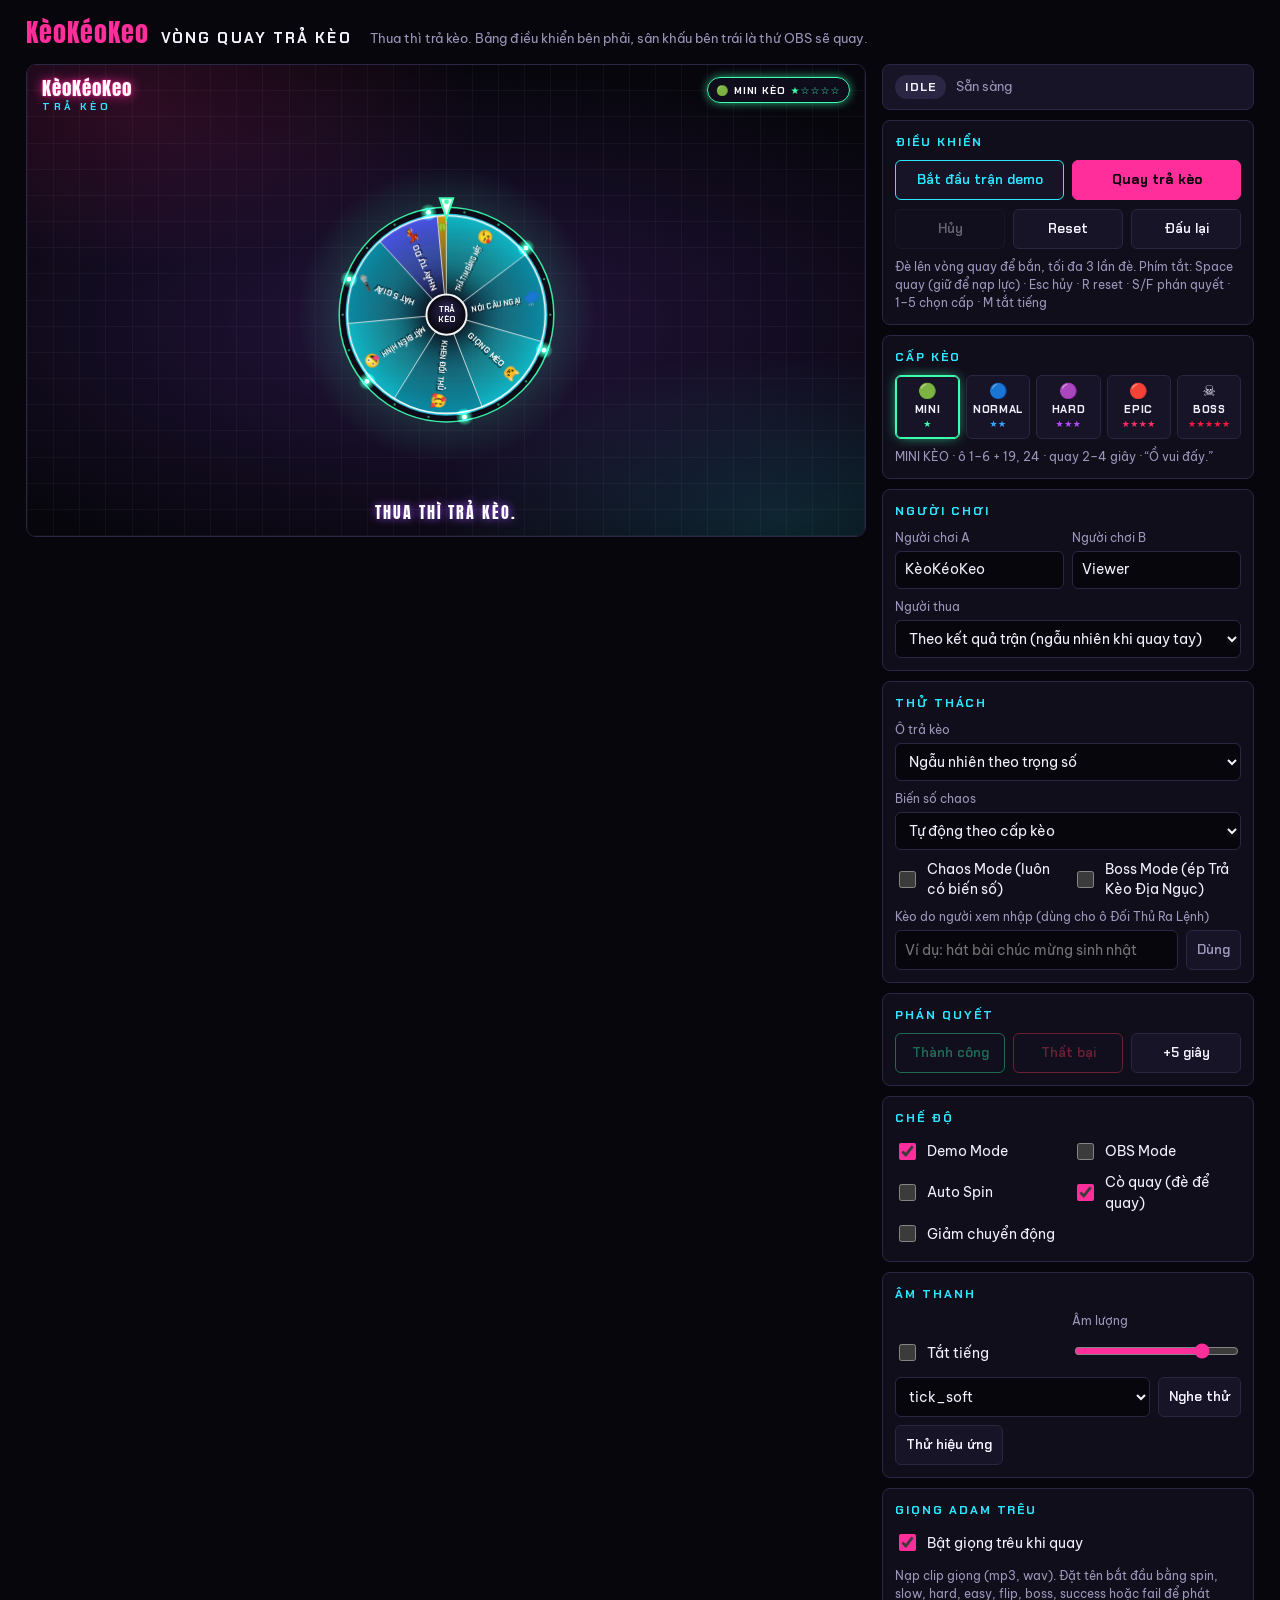
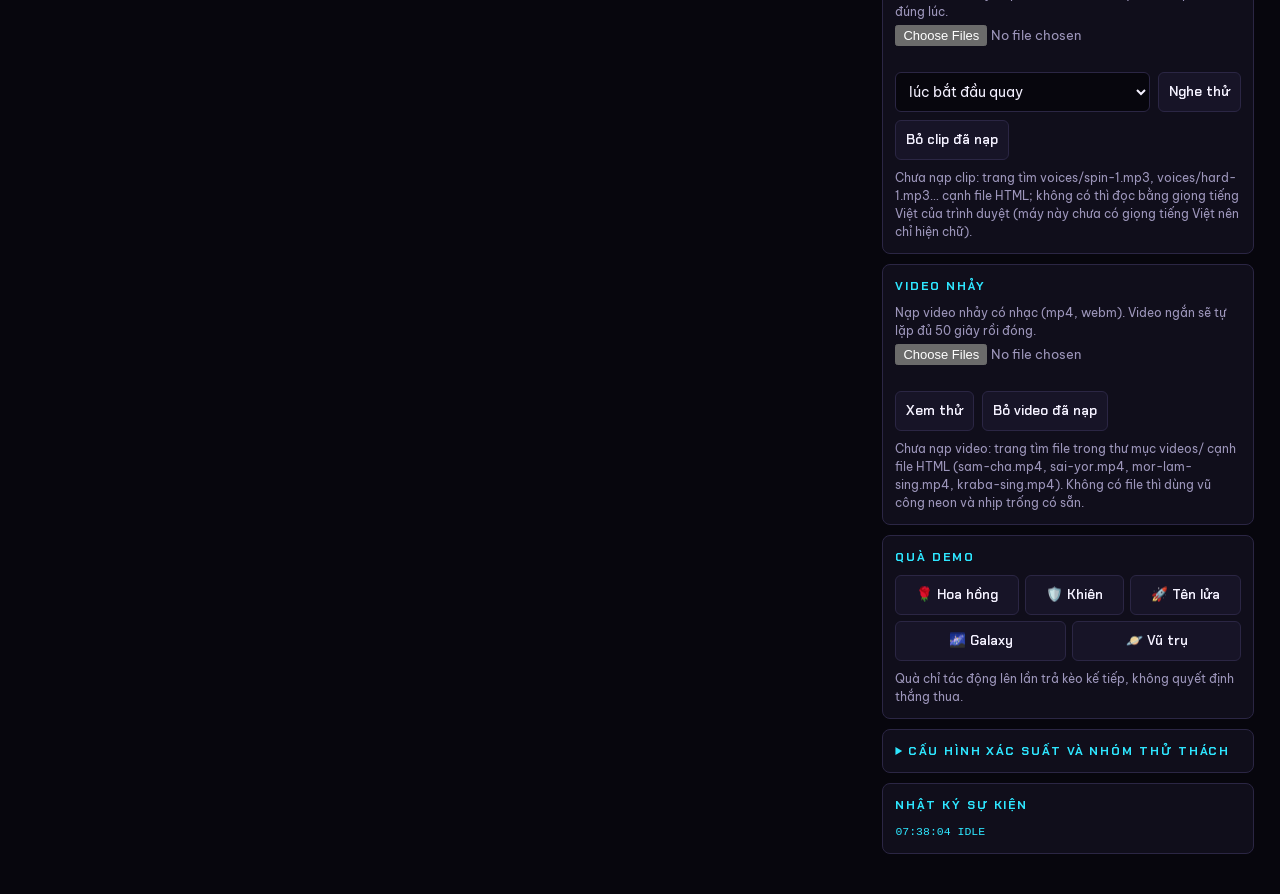
==== commit 1f806141: "KèoKéoKeo: TikTok bot mode (?bot=1) via TikFinity events Chat commands, gift-triggered penalties and" ====
--- a/keokeokeo/index.html
+++ b/keokeokeo/index.html
@@ -177,6 +177,9 @@
 .portrait .verdict { font-size: calc(var(--u) * 9.5); }
 .verdict.success { color: var(--ok); } .verdict.fail { color: var(--bad); } .verdict.timeout { color: var(--warn); } .verdict.cancel { color: var(--mute); }
 .flash { position: absolute; inset: 0; z-index: 10; background: var(--white); opacity: 0; pointer-events: none; transition: none; }
+.bot-chip { position: absolute; z-index: 11; left: calc(var(--u) * 2); bottom: calc(var(--u) * 2); padding: 4px 10px; border-radius: 99px; background: var(--glass); border: 1px solid var(--glass-line); font-family: var(--ui); font-weight: 600; font-size: max(11px, calc(var(--u) * 1.6)); color: var(--white); }
+.bot-chip.ok { border-color: var(--ok); color: var(--ok); } .bot-chip.bad { border-color: var(--warn); color: var(--warn); }
+body.obs .stage[data-state="IDLE"] > .bot-chip:not([hidden]) { opacity: 1; }
 .obs-hint { position: absolute; z-index: 11; left: 50%; bottom: 14px; transform: translateX(-50%); padding: 6px 12px; border-radius: 6px; background: var(--glass); border: 1px solid var(--glass-line); font-size: 13px; }
 
 /* ---------- control desk ---------- */
@@ -284,6 +287,7 @@
         <div class="verdict" id="verdict" hidden></div>
         <div class="tagline" id="tagline">THUA THÌ TRẢ KÈO.</div>
         <div class="flash" id="flash" aria-hidden="true"></div>
+        <div class="bot-chip" id="botChip" hidden></div>
         <div class="obs-hint" id="obsHint" hidden>Đang ở chế độ OBS. Nhấn Esc để thoát.</div>
       </div>
     </section>
@@ -1395,7 +1399,7 @@
           if (t.id >= 3) { r.shake(2 + t.id); m.audio.play('heartbeat', { volume: 0.5 + t.id * 0.1 }); }
           r.shock({ r0: r.R * 0.2, r1: r.R * 1.3, life: 0.4, w: 3 });
         }));
-        m.after(step * 3, () => m.go(m.s.trigger && !m.s.auto ? 'ARMED' : 'SPINNING'));
+        m.after(step * 3, () => m.go(m.s.crowd || (m.s.trigger && !m.s.auto) ? 'ARMED' : 'SPINNING'));
       },
       update(m) { const t = T(m); if (t.id >= 4) m.view.r.charge = 0.5 + Math.min(0.5, (m.stateT / m.run.countTotal) * 0.5); }
     },
@@ -1413,10 +1417,11 @@
           r.charge = 0; run.baseAngle = r.angle; r.gauge = { charges: run.charges, cur: 0 }; r.energyTarget = 0.3;
           if (run.fireQueued) m.fire();
         };
-        st.banner('ĐÈ ĐỂ QUAY!', 'Đè càng mạnh quay càng nhanh · tối đa 3 lần', 'lg'); m.audio.play('countdown', { pitch: 1.5, tier: 2 });
+        if (m.s.crowd) st.banner('GÕ “QUAY” ĐỂ NẠP LỰC!', 'Càng nhiều bình luận, quay càng nhanh', 'lg'); else st.banner('ĐÈ ĐỂ QUAY!', 'Đè càng mạnh quay càng nhanh · tối đa 3 lần', 'lg'); m.audio.play('countdown', { pitch: 1.5, tier: 2 });
         m.bus.emit('trigger:armed', { battleId: run.battle.id });
         if (run.outcome) ready(); else m.resolveRun('ARMED', ready);
-        m.after(15000, () => { if (!run.charges.length && !run.pressing) { run.charges.push(0.5, 0.5); m.fire(); } });
+        if (m.s.crowd) m.after(8000, () => { if (!run.charges.length) run.charges.push(0.3); m.fire(); });
+        else m.after(15000, () => { if (!run.charges.length && !run.pressing) { run.charges.push(0.5, 0.5); m.fire(); } });
       },
       update(m, dt) {
         const run = m.run, r = m.view.r; if (!r.gauge || run.baseAngle == null) return;
@@ -1577,7 +1582,7 @@
     constructor({ bus, audio, view, provider }) {
       this.bus = bus; this.audio = audio; this.view = view; this.provider = provider || MA.LocalOutcomeProvider;
       this.s = { tierId: 1, playerA: 'KèoKéoKeo', playerB: 'Viewer', loser: 'random', forceChallengeId: null, forceModifier: 'auto', chaos: false, bossMode: false,
-        auto: false, demo: true, trigger: true, voice: true, reducedMotion: false, customText: null, config: { weights: Object.assign({}, MA.DEFAULT_WEIGHTS), pools: {} } };
+        auto: false, demo: true, trigger: true, voice: true, crowd: false, reducedMotion: false, customText: null, config: { weights: Object.assign({}, MA.DEFAULT_WEIGHTS), pools: {} } };
       this.state = 'IDLE'; this.stateT = 0; this.timers = new Set(); this.run = null; this.runSeq = 0; this.queue = []; this.pendingBattle = null; this.lastBattle = null;
       this.pending = { shield: false, tierUp: 0, chaos: false, boss: false, bonus: 0 }; this.seenBattles = new Set(); this.seenGifts = new Set(); this.timeScale = 1; this.afterReset = null;
       this.states = STATES;
@@ -1680,6 +1685,15 @@
       this.bus.emit('trigger:pump', { pump: n, level: lv });
       if (n >= 3) return this.fire(), true;
       this.view.stage.banner('ĐÈ TIẾP! ' + n + '/3', 'Thả tay là bắn', 'sm'); this.after(1000, () => this.fire()); return true;
+    }
+    /* crowd trigger (bot mode): every matching comment or like tops up the same three-arc gauge */
+    crowdPump(amount) {
+      const run = this.run; if (this.state !== 'ARMED' || !run || !run.charges || run.pressing) return false;
+      let total = Math.min(3, run.charges.reduce((a, b) => a + b, 0) + Math.max(0, Math.min(1, Number(amount) || 0)));
+      const full = total >= 3; run.charges.length = 0; while (total > 0.0001 && run.charges.length < 3) { run.charges.push(Math.min(1, total)); total -= 1; }
+      this.audio.play('tick_soft', { pitch: 1 + run.charges.length * 0.25, volume: 0.7 }); this.view.r.pointerKick(0.1);
+      this.bus.emit('trigger:notch', { step: run.charges.length, level: run.charges[run.charges.length - 1] || 0 });
+      if (full) this.fire(); return true;
     }
     fire() {
       const run = this.run; if (this.state !== 'ARMED' || !run) return false;
@@ -1756,6 +1770,7 @@
         case 'triggerDown': return this.triggerDown() || this.ignored(cmd);
         case 'triggerLevel': return this.triggerLevel(cmd.level);
         case 'triggerUp': return this.triggerUp();
+        case 'crowdPump': return this.crowdPump(cmd.amount);
         case 'cancel': if (st === 'IDLE' || st === 'RESET') return this.ignored(cmd); this.bus.emit('penalty:cancel', { state: st }); this.pendingBattle = null; this.go('RESET', { reason: 'cancel' }); return true;
         case 'reset': this.queue.length = 0; this.pendingBattle = null; this.afterReset = null; this.pending.bonus = 0; if (st === 'RESET') return true; this.go('RESET', { reason: 'manual' }); return true;
         case 'rematch': {
@@ -2198,6 +2213,63 @@
   };
 })();
 
+/* ---- 08d-tiktok.js ---- */
+/* ===== TikTok bot mode: chat + gifts from TikFinity's local Events API drive the game =====
+   The page itself cannot read a TikTok LIVE. TikFinity (desktop app, same PC) exposes the live's events at
+   ws://127.0.0.1:<port>/ as {event, data}; this module maps them to engine commands. Nothing else knows TikTok exists. */
+(function () {
+  const MA = window.MA;
+  MA.GIFT_TIERS = [[1000, 5], [200, 4], [50, 3], [10, 2], [0, 1]];   /* total coins → wheel tier */
+  MA.initTikTok = function ({ engine, bus, dispatch, host, name, giftMode, port }) {
+    const chip = document.getElementById('botChip'); let ws = null, retry = 0, closed = false, chipTimer = 0, seq = 0;
+    const hostId = String(host || '').replace(/^@/, '').toLowerCase(), idol = MA.sanitizeText(name || host || engine.s.playerA, 24);
+    engine.set('auto', true); engine.set('crowd', true); engine.set('demo', false); engine.set('playerA', idol);
+    const show = (text, cls, ms) => { chip.textContent = text; chip.className = 'bot-chip ' + (cls || ''); chip.hidden = false; clearTimeout(chipTimer); if (ms) chipTimer = setTimeout(() => { chip.hidden = true; }, ms); };
+    const str = v => (v == null ? '' : String(v));
+    const who = d => ({ id: str(d.uniqueId || (d.user && d.user.uniqueId)).toLowerCase(), nick: MA.sanitizeText(d.nickname || (d.user && d.user.nickname) || d.uniqueId || 'Viewer', 24),
+      mod: !!(d.isModerator || (d.userIdentity && d.userIdentity.isModeratorOfAnchor) || (d.user && d.user.isModerator)) });
+
+    const battle = (winner, loser, level) => dispatch({ type: 'battleFinish', battle: { id: 'tt-' + Date.now().toString(36) + '-' + (seq++), playerA: idol, playerB: winner === idol ? loser : winner, winner, loser, betLevel: level } });
+    const onChat = d => {
+      const u = who(d), text = str(d.comment || d.text).trim(), low = text.toLowerCase(); if (!text) return;
+      const boss = u.mod || (hostId && u.id === hostId);
+      if (!low.startsWith('!')) { if (/(^|\s)(quay|quayyy*|spin)(\s|!|$)/.test(low) || low.includes('🔥')) dispatch({ type: 'crowdPump', amount: 0.15 }); return; }
+      if (!boss) return;
+      const [cmd, ...rest] = low.slice(1).split(/\s+/), arg = text.split(/\s+/).slice(1).join(' ');
+      if (cmd === 'quay' || cmd === 'spin') { const target = MA.sanitizeText(arg.replace(/^@/, ''), 24); if (target) battle(idol, target, engine.s.tierId); else battle('Cả phòng live', idol, engine.s.tierId); }
+      else if (cmd === 'keo' || cmd === 'kèo' || cmd === 'tier') { const n = parseInt(rest[0], 10); if (n >= 1 && n <= 5) { dispatch({ type: 'set', key: 'tierId', value: n }); show('Cấp kèo: ' + MA.tierById(n).name, 'ok', 2500); } }
+      else if (cmd === 'ok' || cmd === 'xong') dispatch({ type: 'judge', verdict: 'success' });
+      else if (cmd === 'fail' || cmd === 'thua') dispatch({ type: 'judge', verdict: 'fail' });
+      else if (cmd === 'huy' || cmd === 'hủy') dispatch({ type: 'cancel' });
+      else if (cmd === 'reset') dispatch({ type: 'reset' });
+      else if (cmd === 'them' || cmd === 'thêm') dispatch({ type: 'bonus', seconds: 5 });
+    };
+    const onGift = d => {
+      /* streakable gifts (giftType 1) report every tick; act once, when the streak ends */
+      if (Number(d.giftType) === 1 && d.repeatEnd === false) return;
+      const u = who(d), qty = Math.max(1, Number(d.repeatCount) || 1), coins = Math.max(0, Number(d.diamondCount) || 0), total = coins * qty;
+      const gift = { userId: u.id || u.nick, giftId: str(d.giftId), giftName: MA.sanitizeText(d.giftName, 40), quantity: qty, value: coins, timestamp: Number(d.createTime || d.timestamp) || Date.now() };
+      if (giftMode === 'boost') return dispatch({ type: 'gift', gift });
+      battle(u.nick, idol, (MA.GIFT_TIERS.find(t => total >= t[0]) || [0, 1])[1]);
+    };
+    const handle = msg => {
+      if (!msg || typeof msg !== 'object') return; const d = msg.data || {};
+      try { if (msg.event === 'chat') onChat(d); else if (msg.event === 'gift') onGift(d); else if (msg.event === 'like') dispatch({ type: 'crowdPump', amount: 0.05 }); } catch (e) { console.error('[tiktok]', e); }
+    };
+    const connect = () => {
+      if (closed) return;
+      try { ws = new WebSocket('ws://127.0.0.1:' + (parseInt(port, 10) || 21213) + '/'); } catch (e) { ws = null; }
+      if (!ws) { show('Chưa nối được TikFinity', 'bad'); retry = setTimeout(connect, 5000); return; }
+      ws.onopen = () => { show('Đã nối TikFinity', 'ok', 4000); bus.emit('tiktok:status', { connected: true }); };
+      ws.onmessage = e => { let m = null; try { m = JSON.parse(e.data); } catch (x) {} handle(m); };
+      ws.onclose = () => { if (closed) return; show('Chưa nối TikFinity. Mở TikFinity trên máy này.', 'bad'); bus.emit('tiktok:status', { connected: false }); clearTimeout(retry); retry = setTimeout(connect, 5000); };
+      ws.onerror = () => { try { ws.close(); } catch (e) {} };
+    };
+    connect();
+    return { handle, idol, destroy() { closed = true; clearTimeout(retry); clearTimeout(chipTimer); try { ws && ws.close(); } catch (e) {} } };
+  };
+})();
+
 /* ---- 09-main.js ---- */
 /* ===== boot: wire bus, audio, renderer, stage, engine, admin, transport; one rAF loop with cleanup ===== */
 (function () {
@@ -2211,7 +2283,8 @@
 
     /* mode: #overlay, #overlay-demo, ?obs=1 or a path ending in /overlay/wheel → clean stream output */
     const hash = (location.hash || '').replace('#', ''), qs = new URLSearchParams(location.search);
-    const overlayUrl = hash === 'overlay' || hash === 'overlay-demo' || qs.get('obs') === '1' || /\/overlay\/wheel\/?$/.test(location.pathname);
+    const botMode = qs.get('bot') === '1' || hash === 'bot';
+    const overlayUrl = botMode || hash === 'overlay' || hash === 'overlay-demo' || qs.get('obs') === '1' || /\/overlay\/wheel\/?$/.test(location.pathname);
     let remote = overlayUrl;
 
     const saved = MA.store.get('settings', null);
@@ -2240,6 +2313,7 @@
     const admin = MA.initAdmin({ engine, bus, audio, dispatch, setObs });
     engine.boot(); admin.paint();
     if (overlayUrl) { setObs(true, false); audio.unlock(); transport.send({ kind: 'hello' }); }
+    if (botMode) { remote = false; MA.tiktok = MA.initTikTok({ engine, bus, dispatch, host: qs.get('host') || '', name: qs.get('name') || '', giftMode: qs.get('gift') || 'spin', port: qs.get('port') || '21213' }); }
     if (hash === 'overlay-demo') { engine.set('auto', true); engine.set('demo', true); let n = 0;
       const loop = () => { if (engine.state === 'IDLE' && !engine.pendingBattle) { engine.set('tierId', (n++ % 5) + 1); engine.command({ type: 'startBattle' }); } };
       setInterval(loop, 1500); }
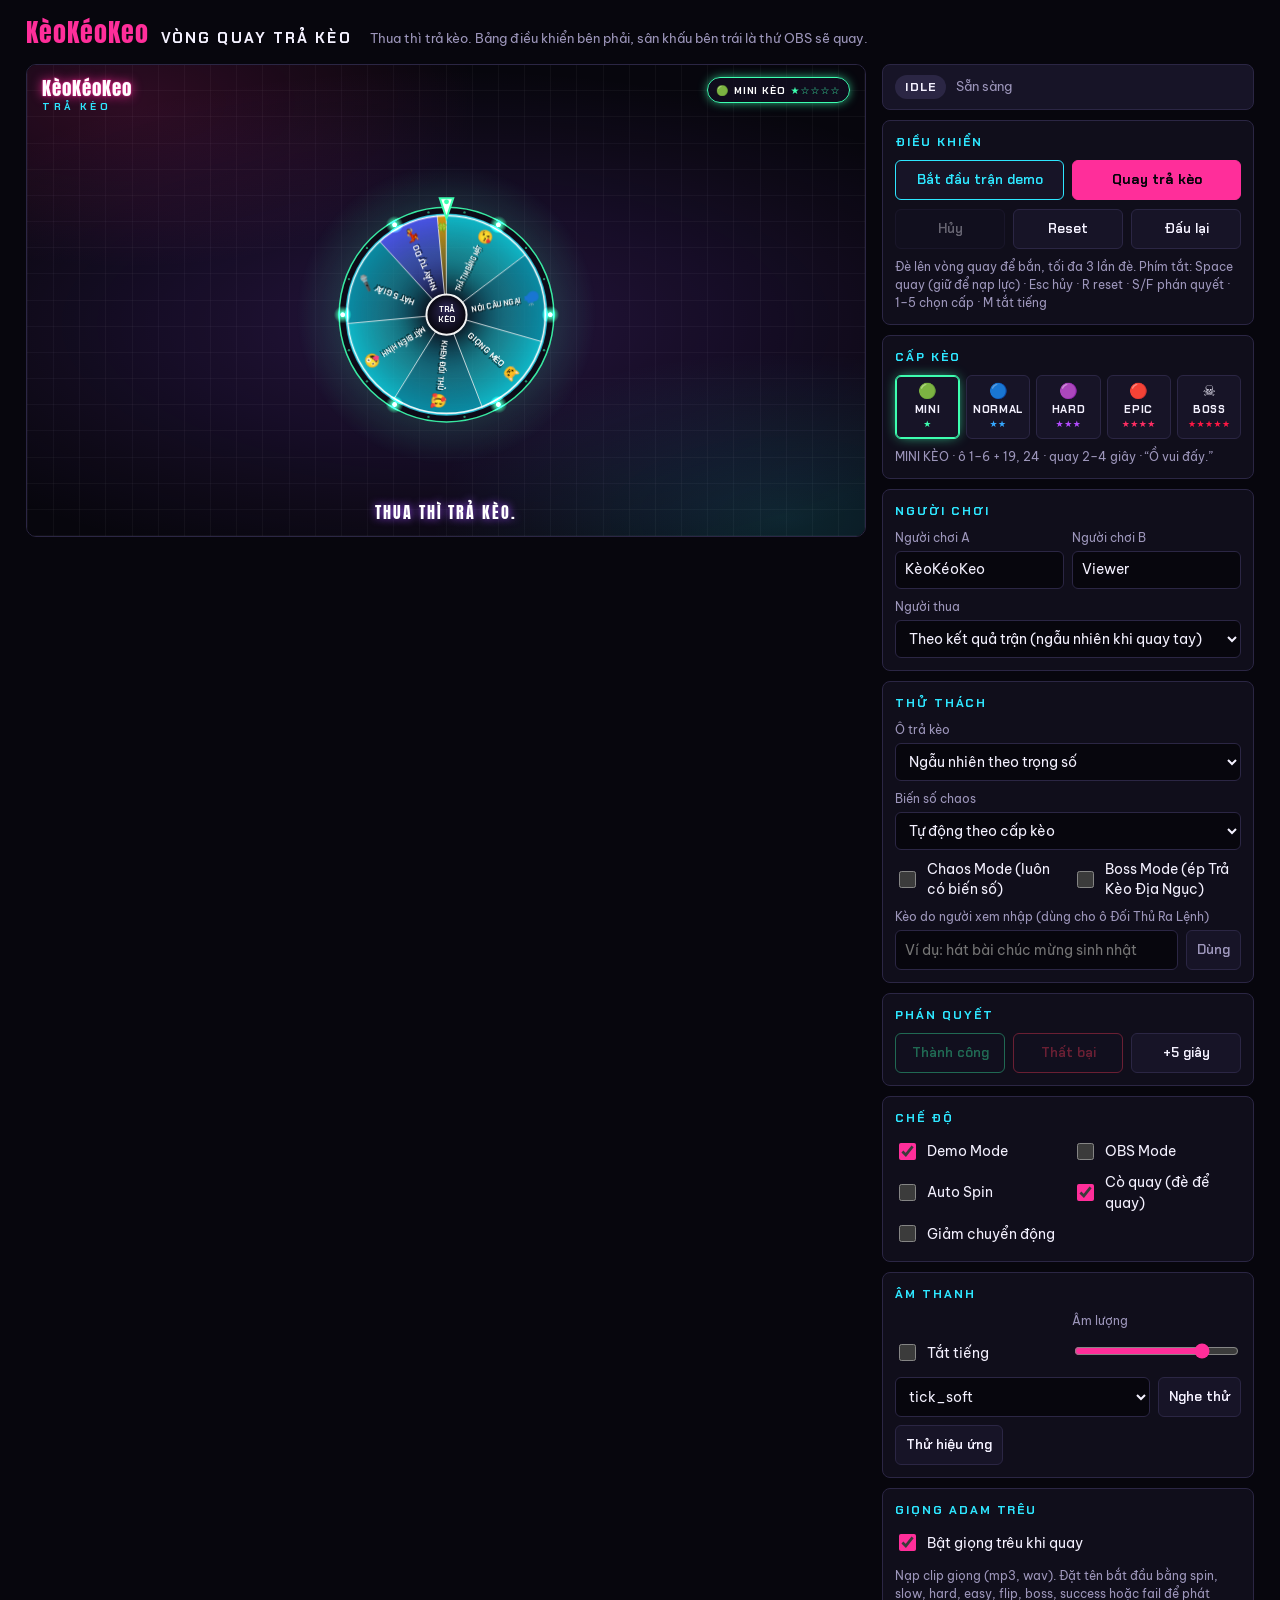
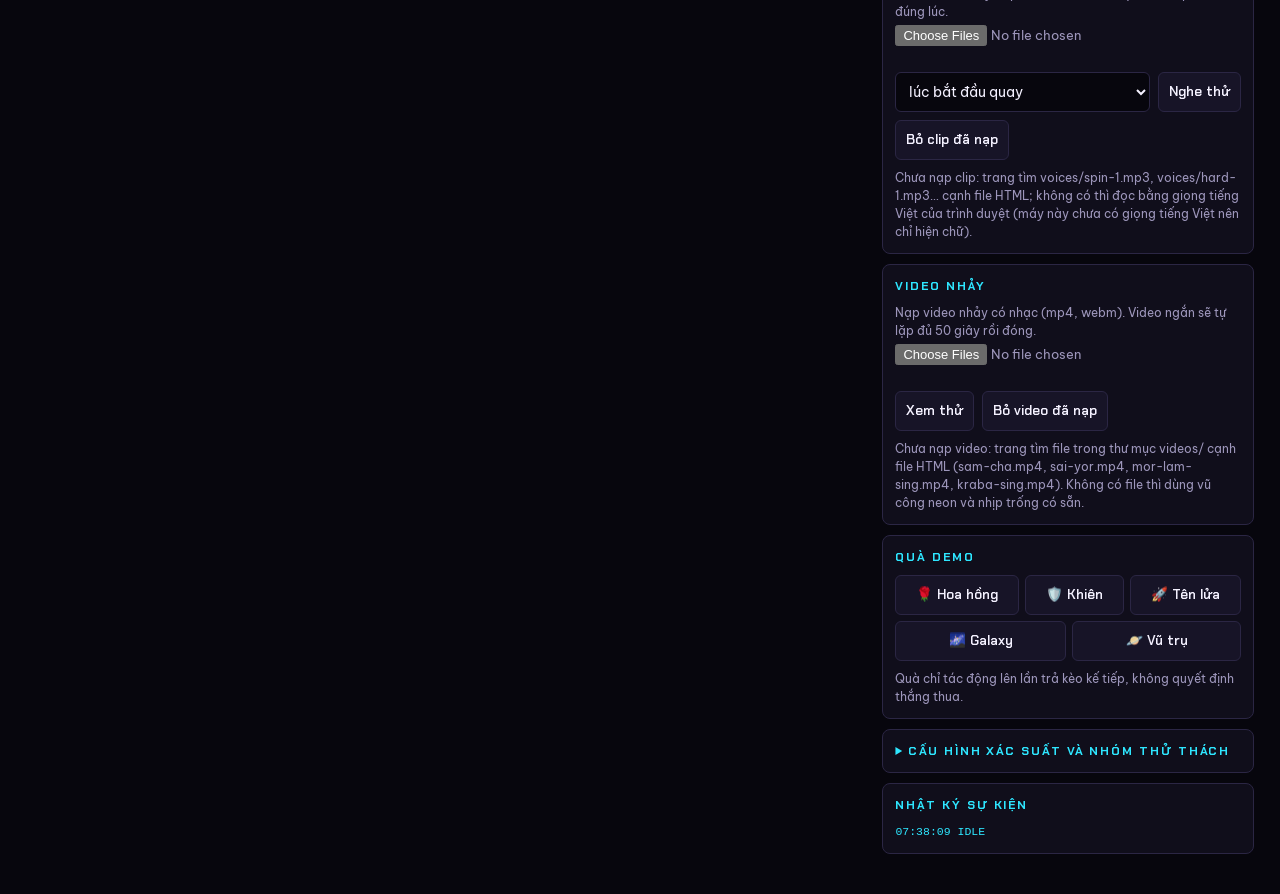
==== commit 87f6af46: "KèoKéoKeo: page title Co-Authored-By: Claude Opus 5.5 <noreply@anthropic.com> Claude-Session: https:" ====
--- a/keokeokeo/index.html
+++ b/keokeokeo/index.html
@@ -1,7 +1,7 @@
 <!doctype html>
 <html lang="vi"><head><meta charset="utf-8"><meta name="viewport" content="width=device-width,initial-scale=1,viewport-fit=cover">
 <style>*,*::before,*::after{box-sizing:border-box}body{margin:0}[hidden]{display:none!important}img{max-width:100%}</style>
-<title>Vòng Quay Trả Kèo</title>
+<title>KèoKéoKeo</title>
 <link rel="stylesheet" href="https://fonts.googleapis.com/css2?family=Anton&family=Be+Vietnam+Pro:wght@400;500;600;700&family=Chakra+Petch:wght@500;600;700&display=swap">
 <style>
 /* Layout: a 16:9 broadcast stage beside a dense control desk; the stage is the only loud thing on the page. */
